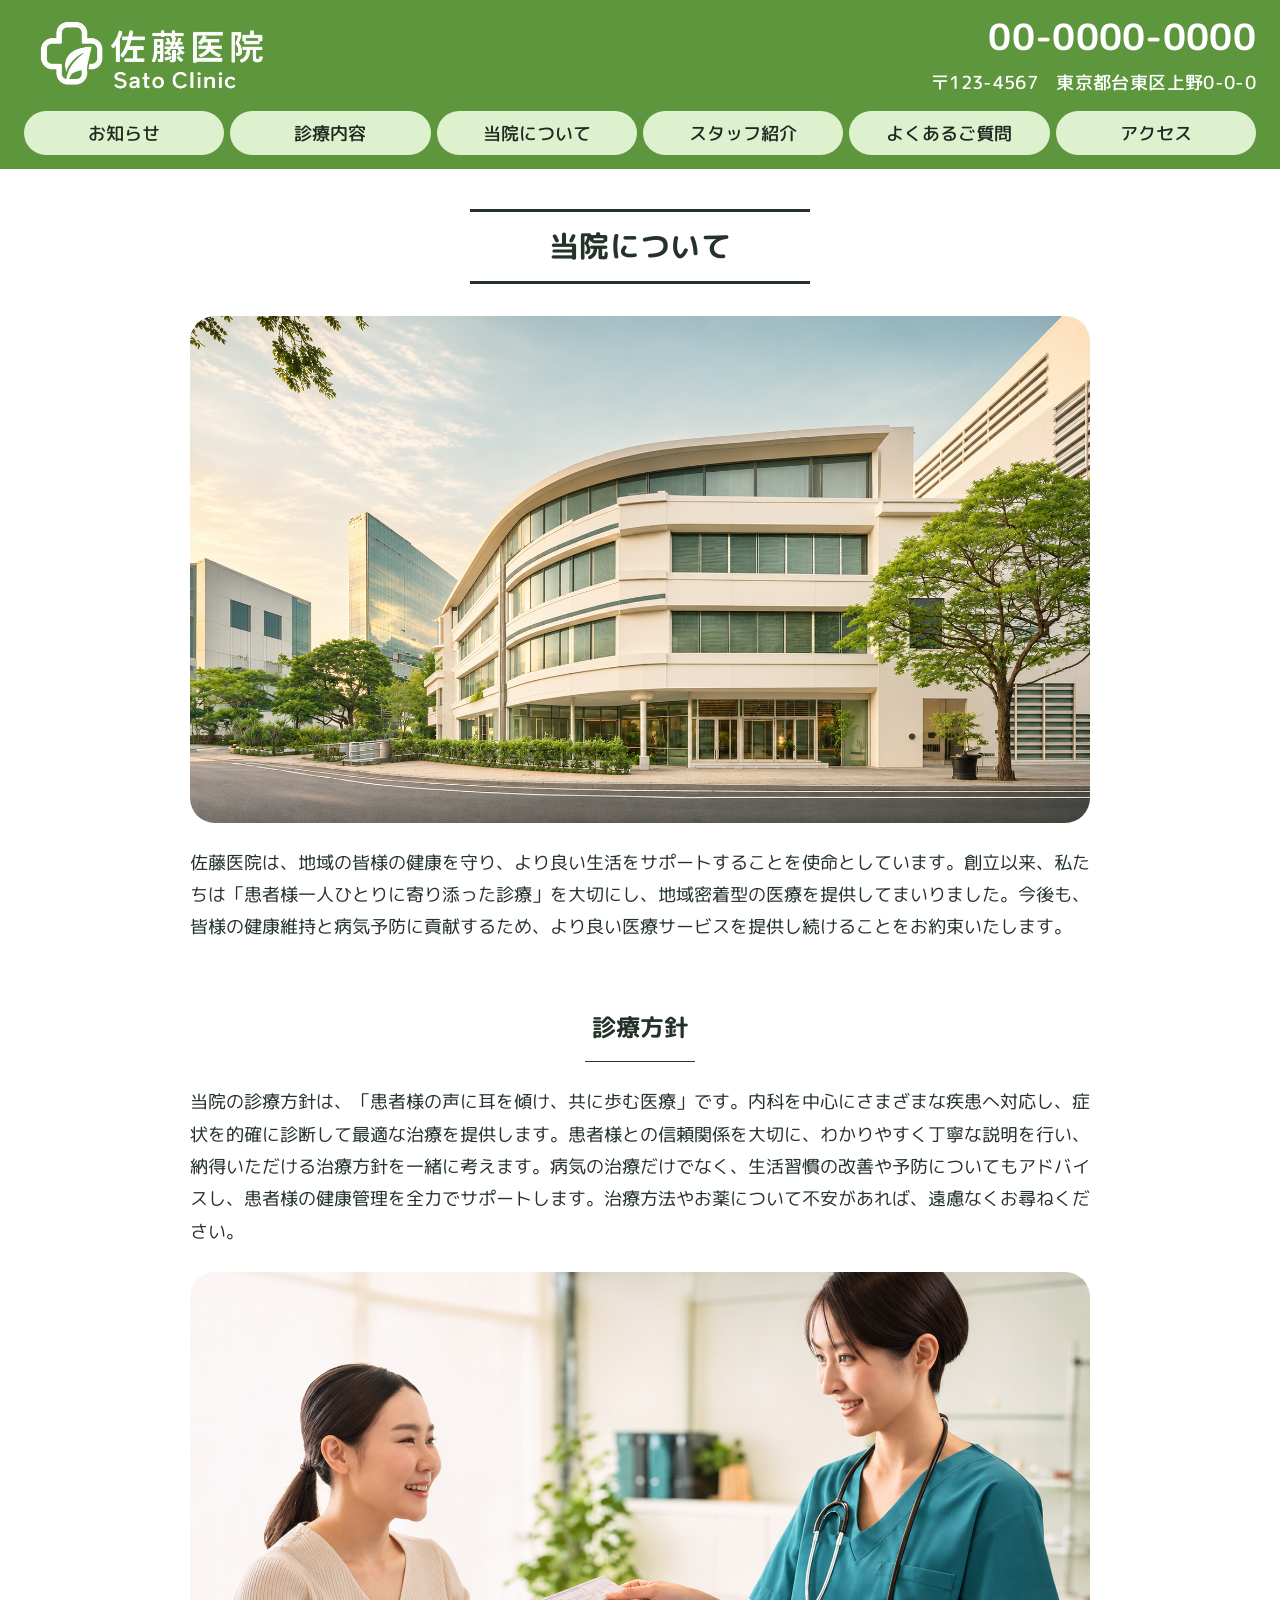
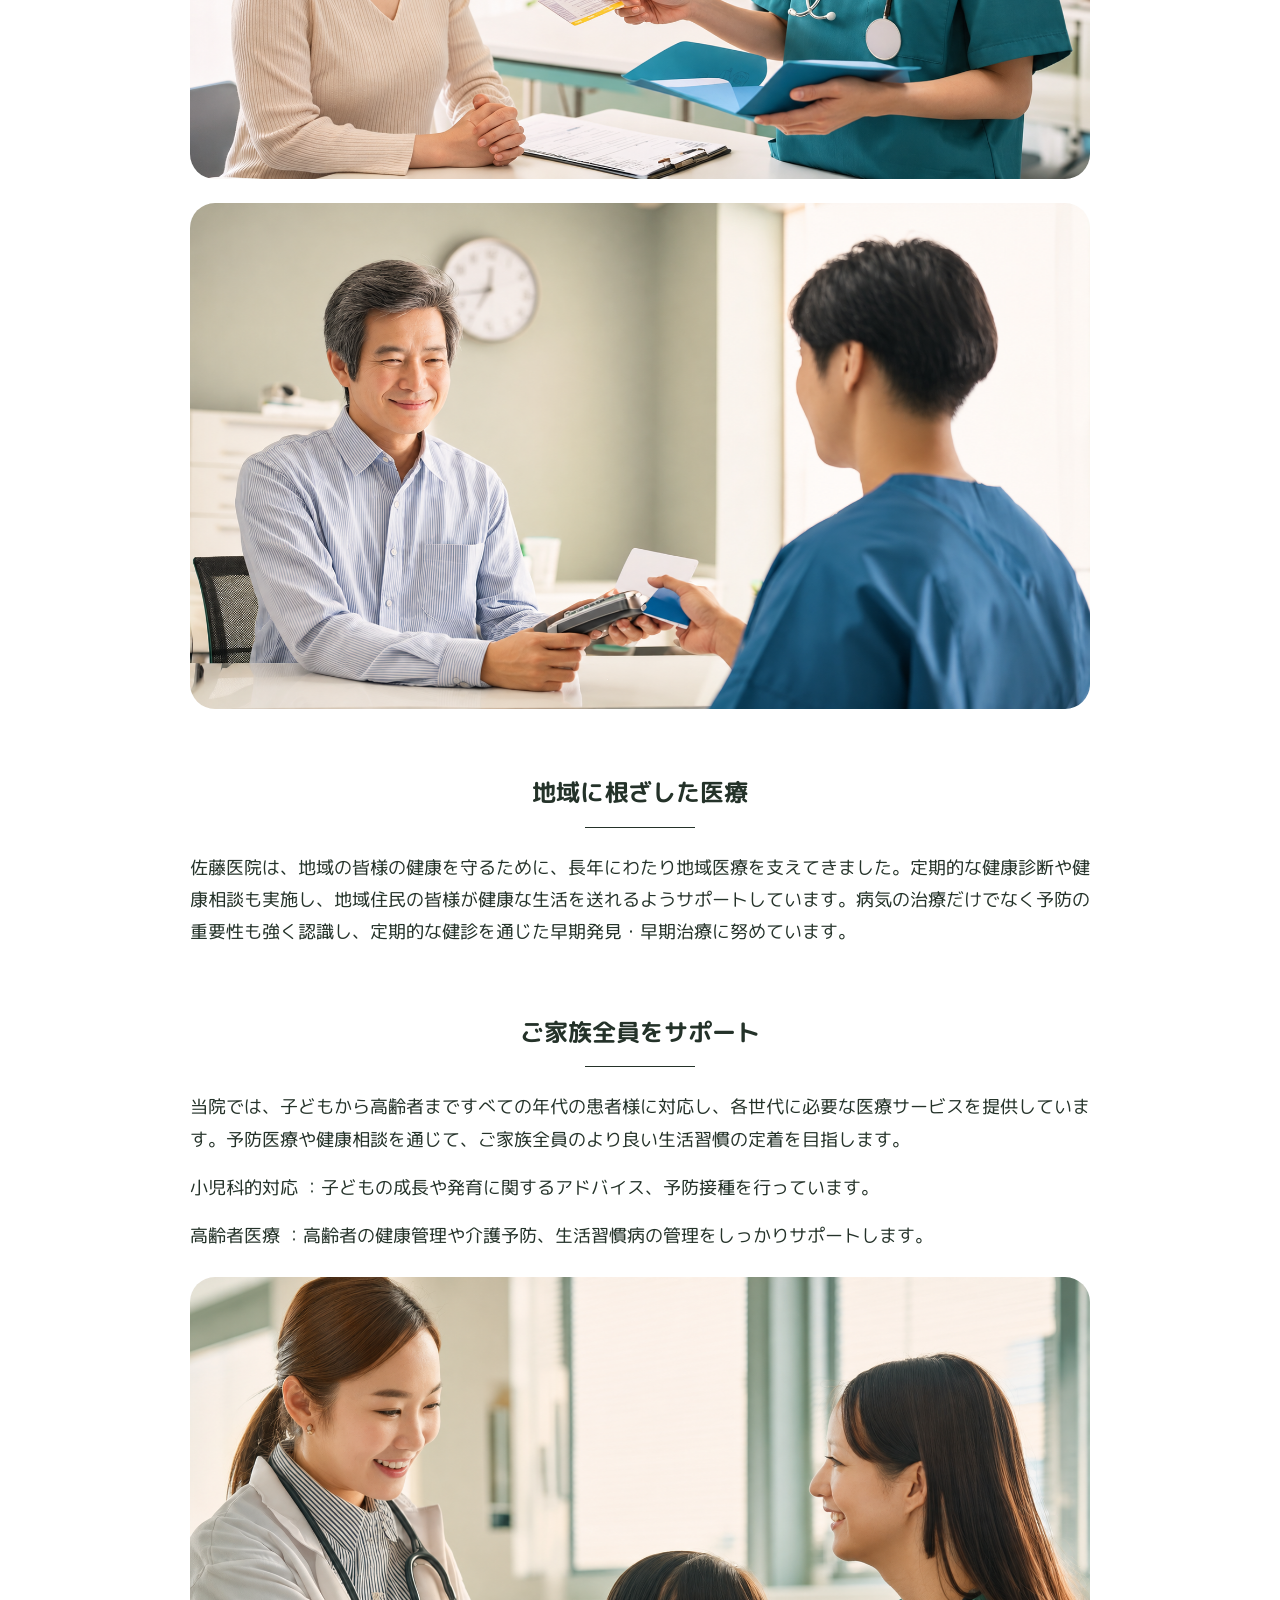
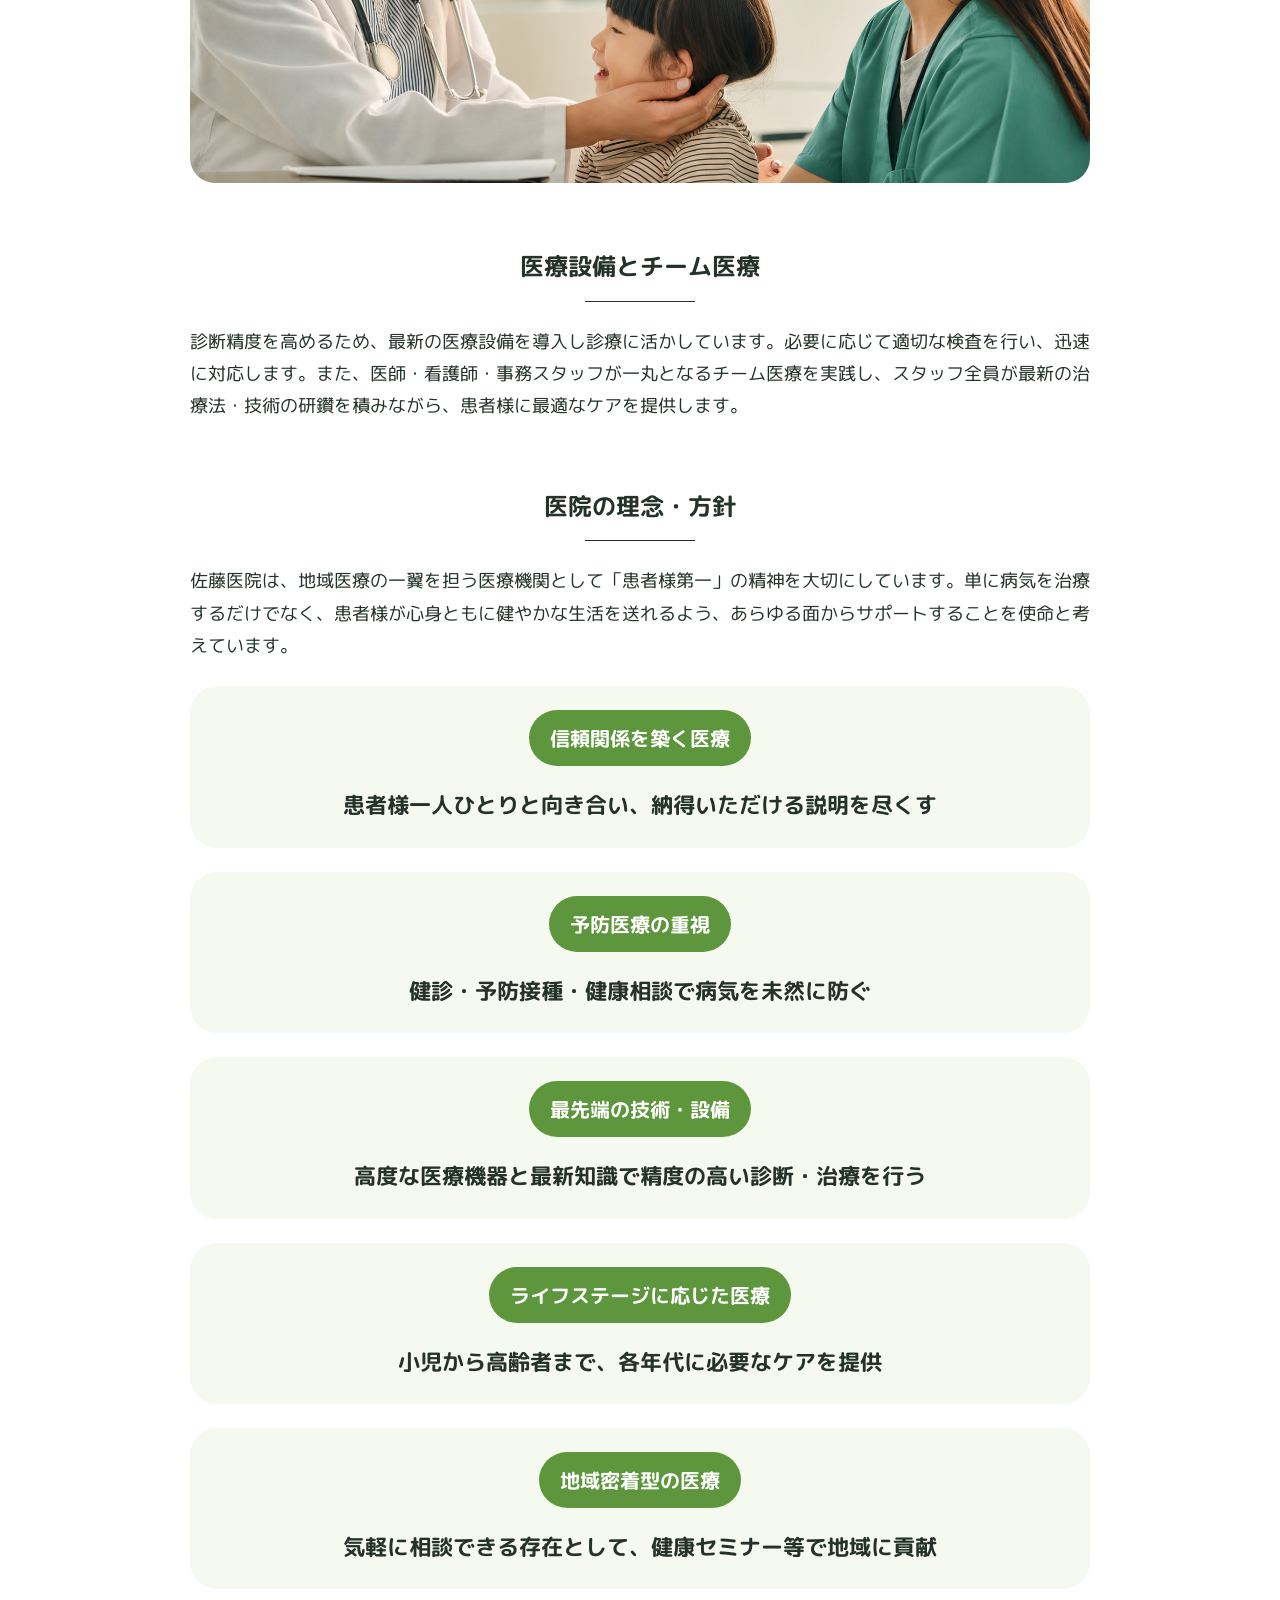
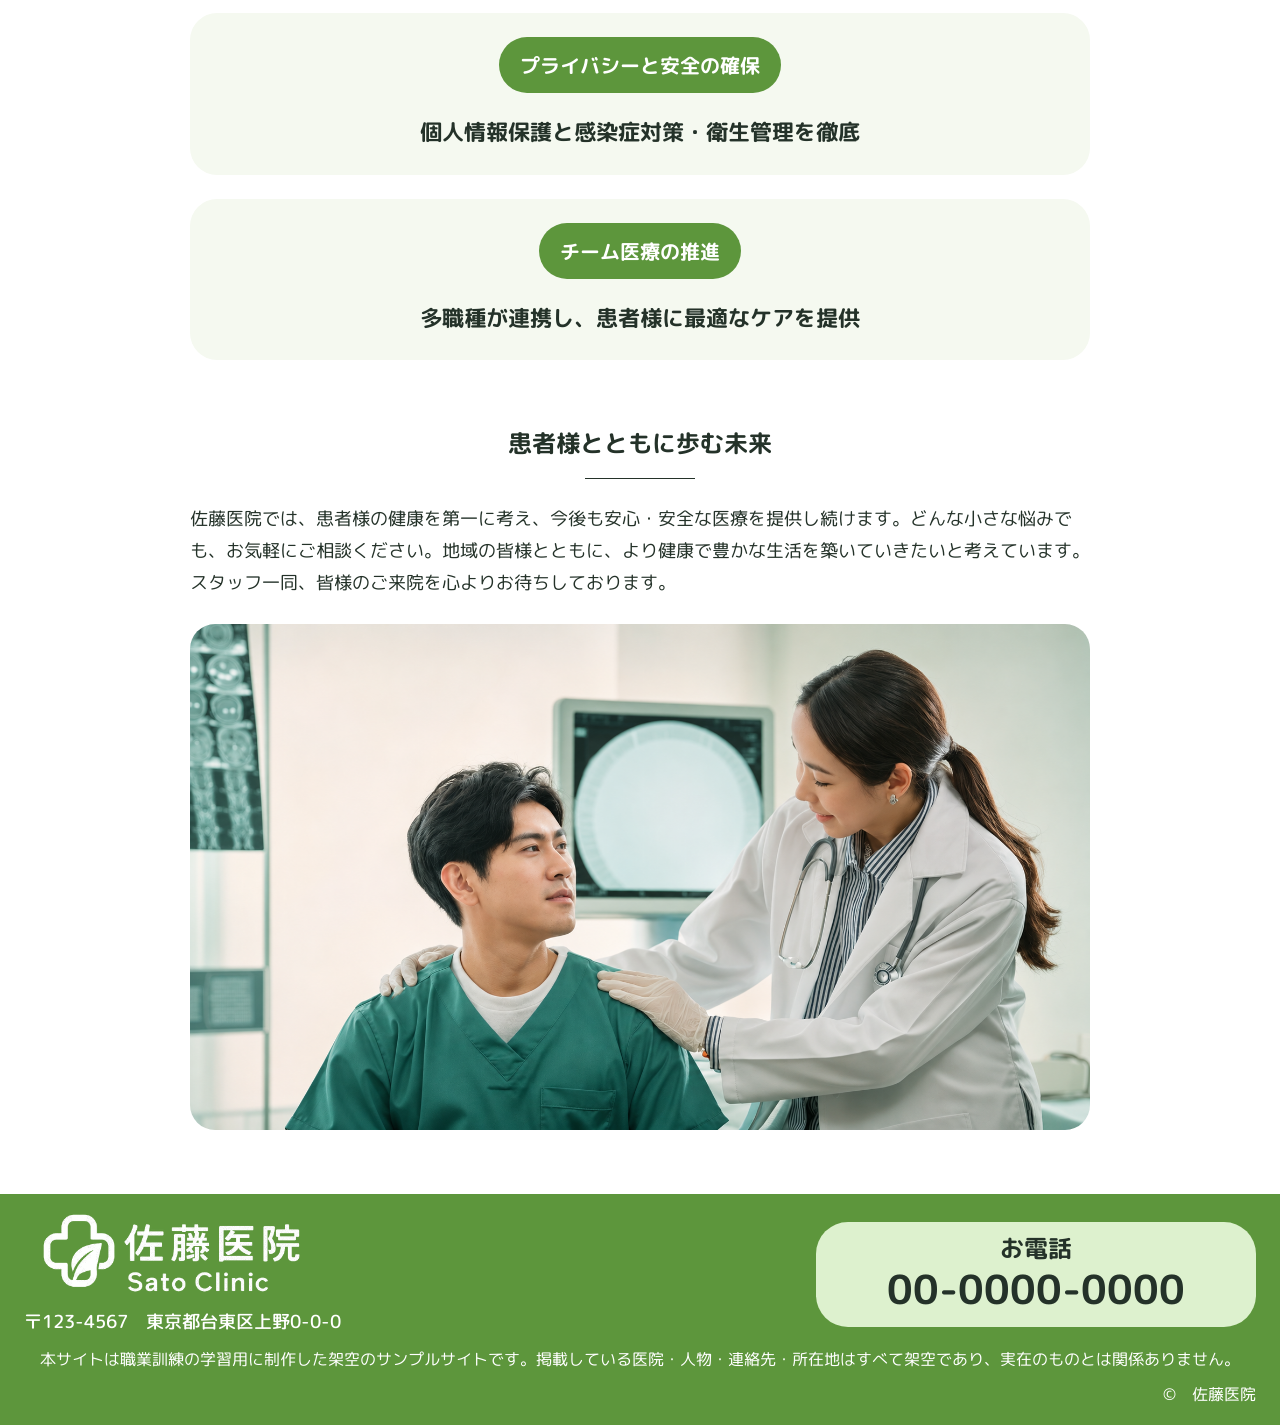
==== about.html @ 6d0575d9 "スマホ版、ヘッダーの見え方を修正。" ====
<!doctype html>
<html lang="ja">
  <head>
    <meta name="robots" content="noindex, nofollow">
    <meta charset="utf-8">
    <meta name="viewport" content="width=device-width, initial-scale=1">
    <title>当院について | 佐藤医院</title>
    <meta name="description" content="佐藤医院のご案内。地域に根ざした医療をお届けします。">
    <link rel="preconnect" href="https://fonts.googleapis.com">
    <link rel="preconnect" href="https://fonts.gstatic.com" crossorigin>
    <link
      href="https://fonts.googleapis.com/css2?family=M+PLUS+Rounded+1c:wght@400;500;700&display=swap"
      rel="stylesheet"
    >
    <link rel="stylesheet" href="./css/style.css">
    <!-- 変更: PC用レイアウトを共通装飾の後に読み込み、将来の画面幅別指定を追加しやすくする。 -->
    <link rel="stylesheet" href="./css/desktop.css">
  </head>
  <body>
    <div class="site-frame">
      <header class="site-header">
        <!-- 変更: ロゴと連絡先ブロックは常に横並び。電話番号と住所はブロック内で上下に配置する。 -->
        <div class="header-info">
          <a href="index.html" aria-label="佐藤医院 トップページ"><img src="./assets/logo.png" alt="" class="header-logo" alt="佐藤医院 Sato Clinic"></a>
          <!-- 変更: 連絡先を一塊に保ち、スマホでは電話番号・郵便番号・住所を3行にして高さを整える。 -->
          <div class="header-contact">
            <div class="header-phone">00-0000-0000</div>
            <!-- 変更: 郵便番号と住所を分け、スマホだけ改行する。PCでは従来の全角スペースで横に並べる。 -->
            <!-- 変更: スマホではこの2行の左端をそろえ、上の電話番号は右揃えを維持する。 -->
            <div class="header-address"><span class="header-postal">〒123-4567</span><span class="header-address-separator">　</span><span class="header-street">東京都台東区上野0-0-0</span></div>
          </div>
        </div>
        <!-- 変更: ナビは共通CSSで横一列の6列に配置し、スマートフォンでは読みやすい2列に切り替える。 -->
        <nav class="site-nav" aria-label="メインナビゲーション">
          <a href="news.html">お知らせ</a>
          <a href="services.html">診療内容</a>
          <a href="about.html">当院について</a>
          <a href="staff.html">スタッフ紹介</a>
          <a href="faq.html">よくあるご質問</a>
          <a href="index.html#access">アクセス</a>
        </nav>
      </header>
      <main class="page-main about-main">
        <h1 class="sr-only">佐藤医院 当院について</h1>
        <h2 class="block title-rule about-title" >当院について</h2>
        <img
          class="block cover-image about-exterior"
          src="./assets/clinic-exterior.png"
          alt="佐藤医院の外観"
        >
        </img>
        <div class="block copy about-intro" >
          <p>佐藤医院は、地域の皆様の健康を守り、より良い生活をサポートすることを使命としています。創立以来、私たちは「患者様一人ひとりに寄り添った診療」を大切にし、地域密着型の医療を提供してまいりました。今後も、皆様の健康維持と病気予防に貢献するため、より良い医療サービスを提供し続けることをお約束いたします。</p>
        </div>
        <h3 class="block sub-title about-policy-title" >診療方針</h3>
        <div class="block copy about-policy-copy" >
          <p>当院の診療方針は、「患者様の声に耳を傾け、共に歩む医療」です。内科を中心にさまざまな疾患へ対応し、症状を的確に診断して最適な治療を提供します。患者様との信頼関係を大切に、わかりやすく丁寧な説明を行い、納得いただける治療方針を一緒に考えます。病気の治療だけでなく、生活習慣の改善や予防についてもアドバイスし、患者様の健康管理を全力でサポートします。治療方法やお薬について不安があれば、遠慮なくお尋ねください。</p>
        </div>
        <img
          class="block cover-image about-consultation-photo"
          src="./assets/family-consultation.png"
          alt="患者様に寄り添うスタッフ"
        >
        </img>
        <img
          class="block cover-image about-examination-photo"
          src="./assets/consultation.png"
          alt="診察風景"
        >
        </img>
        <h3 class="block sub-title about-community-title" >地域に根ざした医療</h3>
        <div class="block copy about-community-copy" >
          <p>佐藤医院は、地域の皆様の健康を守るために、長年にわたり地域医療を支えてきました。定期的な健康診断や健康相談も実施し、地域住民の皆様が健康な生活を送れるようサポートしています。病気の治療だけでなく予防の重要性も強く認識し、定期的な健診を通じた早期発見・早期治療に努めています。</p>
        </div>
        <h3 class="block sub-title about-family-title" >ご家族全員をサポート</h3>
        <div class="block copy about-family-copy" >
          <p>当院では、子どもから高齢者まですべての年代の患者様に対応し、各世代に必要な医療サービスを提供しています。予防医療や健康相談を通じて、ご家族全員のより良い生活習慣の定着を目指します。</p>
          <p>小児科的対応 ：子どもの成長や発育に関するアドバイス、予防接種を行っています。</p>
          <p>高齢者医療 ：高齢者の健康管理や介護予防、生活習慣病の管理をしっかりサポートします。</p>
        </div>
        <img
          class="block cover-image about-family-photo"
          src="./assets/family-care.png"
          alt="親子の診察風景"
        >
        </img>
        <h3 class="block sub-title about-equipment-title" >医療設備とチーム医療</h3>
        <div class="block copy about-equipment-copy" >
          <p>診断精度を高めるため、最新の医療設備を導入し診療に活かしています。必要に応じて適切な検査を行い、迅速に対応します。また、医師・看護師・事務スタッフが一丸となるチーム医療を実践し、スタッフ全員が最新の治療法・技術の研鑽を積みながら、患者様に最適なケアを提供します。</p>
        </div>
        <h3 class="block sub-title about-philosophy-title" >医院の理念・方針</h3>
        <div class="block copy about-philosophy-copy" >
          <p>佐藤医院は、地域医療の一翼を担う医療機関として「患者様第一」の精神を大切にしています。単に病気を治療するだけでなく、患者様が心身ともに健やかな生活を送れるよう、あらゆる面からサポートすることを使命と考えています。</p>
        </div>
        <article class="block about-policy about-policy-1" >
          <strong>信頼関係を築く医療</strong>
          <p>患者様一人ひとりと向き合い、納得いただける説明を尽くす</p>
        </article>
        <article class="block about-policy about-policy-2" >
          <strong>予防医療の重視</strong>
          <p>健診・予防接種・健康相談で病気を未然に防ぐ</p>
        </article>
        <article class="block about-policy about-policy-3" >
          <strong>最先端の技術・設備</strong>
          <p>高度な医療機器と最新知識で精度の高い診断・治療を行う</p>
        </article>
        <article class="block about-policy about-policy-4" >
          <strong>ライフステージに応じた医療</strong>
          <p>小児から高齢者まで、各年代に必要なケアを提供</p>
        </article>
        <article class="block about-policy about-policy-5" >
          <strong>地域密着型の医療</strong>
          <p>気軽に相談できる存在として、健康セミナー等で地域に貢献</p>
        </article>
        <article class="block about-policy about-policy-6" >
          <strong>プライバシーと安全の確保</strong>
          <p>個人情報保護と感染症対策・衛生管理を徹底</p>
        </article>
        <article class="block about-policy about-policy-7" >
          <strong>チーム医療の推進</strong>
          <p>多職種が連携し、患者様に最適なケアを提供</p>
        </article>
        <h3 class="block sub-title about-future-title" >患者様とともに歩む未来</h3>
        <div class="block copy about-future-copy" >
          <p>佐藤医院では、患者様の健康を第一に考え、今後も安心・安全な医療を提供し続けます。どんな小さな悩みでも、お気軽にご相談ください。地域の皆様とともに、より健康で豊かな生活を築いていきたいと考えています。スタッフ一同、皆様のご来院を心よりお待ちしております。</p>
        </div>
        <img
          class="block cover-image about-team-photo"
          src="./assets/medical-team.png"
          alt="患者様とスタッフ"
        >
        </img>
      </main>
      <footer class="site-footer">
        <!-- 変更: ロゴと住所を縦にまとめた一塊と電話番号を、全画面幅で横一列に配置する。 -->
        <div class="footer-contact">
          <div class="footer-identity">
            <a href="index.html"><img src="./assets/logo.png" class="footer-logo" alt="佐藤医院 Sato Clinic"></a>
            <div class="footer-address">〒123-4567　東京都台東区上野0-0-0</div>
          </div>
          <a class="footer-tel" href="tel:0000000000" aria-label="電話番号 00-0000-0000"><span>お電話</span><strong>00-0000-0000</strong></a>
        </div>
        <p class="training-disclaimer">本サイトは職業訓練の学習用に制作した架空のサンプルサイトです。掲載している医院・人物・連絡先・所在地はすべて架空であり、実在のものとは関係ありません。</p>
        <small class="copyright">©　佐藤医院</small>
      </footer>
    </div>
    <!-- 変更: 全ページ共通で、画面内に入った表示ブロックを一度だけフェードインさせる。 -->
    <script src="./js/scroll-reveal.js"></script>
  </body>
</html>
---- css/style.css ----
/* 変更: 共通の装飾・文字・部品のスタイル。PCの座標と固定寸法はdesktop.cssに分離。
   スマートフォン版は両CSSの後にメディアクエリを追加し、通常のカスケードで上書きする。 */
/* Typography: Figma uses M PLUS Rounded 1c (Regular 400 / Medium 500)
   and a separate family, Rounded Mplus 1c Bold, for bold text.
   The local face takes precedence when the EXACT Figma font is installed.
   Google Fonts M PLUS Rounded 1c 700 remains the portable fallback.
   Font files are not distributed with this project. */
@font-face {
  font-family: "Figma Rounded Mplus Bold";
  src: local("Rounded Mplus 1c Bold"),
       local("Rounded M+ 1c bold"),
       local("RoundedMplus1c-Bold");
  font-style: normal;
  font-weight: 700;
  font-display: swap;
}

/* 変更: PC基準幅を集約。スマートフォン版ではdesktop.cssの最小幅制限も解除する。 */
:root {
  --desktop-width: 1440px;
  --content-width: 900px;
  --font-body: "M PLUS Rounded 1c", "Hiragino Maru Gothic ProN", "Yu Gothic", Meiryo, sans-serif;
  --font-bold: "Figma Rounded Mplus Bold", "M PLUS Rounded 1c", "Hiragino Maru Gothic ProN", "Yu Gothic", Meiryo, sans-serif;
}

strong, b {
  font-family: var(--font-bold);
  font-weight: 700
}

:root {
  --green: #5d963c;
  --light: #ddf1ce;
  --soft: #f5f9f0;
  --ink: #243229;
  --sub: #2b3a2f;
  --cream: #fff6dc
}

* {
  box-sizing: border-box
}

html {
  scroll-behavior: smooth
}

body {
  margin: 0;
  background: #fff;
  color: var(--ink);
  font-family: var(--font-body);
  font-weight: 400;
  font-synthesis: none;
  -webkit-font-smoothing: antialiased;
}

a {
  text-decoration: none;
  color: inherit
}

a:focus-visible {
  outline: 4px solid #d0aa43;
  outline-offset: 3px
}

.site-frame {
  margin: 0 auto;
  background: white;
  width: 100%;
  max-width: var(--desktop-width);
}

.site-header {
  /* 変更: 全ページ共通でスクロール中もヘッダーを画面上部に表示する。
     stickyで本文の配置を保ち、z-indexで本文より手前に表示する。 */
  position: sticky;
  top: 0;
  z-index: 100;
  background: var(--green);
  color: white;
}

/* 変更: ロゴと連絡先の2ブロックを常に横一列に保つ。
   画面幅が不足する場合はこの領域を横スクロールし、縦並びへの切り替えを防ぐ。 */
.header-info {
  display: flex;
  flex-wrap: nowrap;
  align-items: center;
  justify-content: space-between;
  gap: 16px;
  width: 100%;
  overflow-x: auto;
}

.header-info > * {
  flex-shrink: 0;
}

/* 変更: 電話番号と住所は一塊として上下に配置し、各テキストは改行しない。 */
.header-contact {
  display: flex;
  flex-direction: column;
  align-items: flex-end;
  /* 変更: 電話番号と住所の間隔を縮め、固定ヘッダーの高さを抑える。 */
  gap: 8px;
}

.header-contact > * {
  white-space: nowrap;
  overflow-wrap: normal;
}

.header-logo {
  display: block;
  object-fit: contain;
}

.header-phone {
  color: #fff;
  /* 変更: ロゴの縮小に合わせ、電話番号を読みやすい範囲で小さくする。 */
  font-size: 36px;
  font-weight: 700;
  font-family: var(--font-bold);
  line-height: 1;
  letter-spacing: .3px;
}

.header-address {
  font-size: 18px;
  font-weight: 500;
  letter-spacing: .35px;
  white-space: nowrap;
}

.site-nav {
  display: flex;
  gap: 14px;
}

.site-nav a {
  background: var(--light);
  color: #1e2922;
  border-radius: 100px;
  display: flex;
  align-items: center;
  justify-content: center;
  font-size: 24px;
  font-weight: 500;
  white-space: nowrap;
  transition: filter .15s;
}

.site-nav a:hover,.more-link:hover {
  filter: brightness(.95)
}

.page-main {
  position: relative;
  background: #fff;
  overflow: hidden;
  width: 100%;
}

.block {
  box-sizing: border-box;
}

.title-rule {
  border-top: 3px solid var(--ink);
  border-bottom: 3px solid var(--ink);
  display: flex;
  justify-content: center;
  align-items: center;
  text-align: center;
  font-size: 32px;
  font-weight: 700;
  font-family: var(--font-bold);
  letter-spacing: .3px;
  margin: 0;
}

.copy {
  font-size: 18px;
  line-height: 1.5;
  margin: 0;
  color: var(--ink);
  font-weight: 400;
  overflow-wrap: anywhere
}

.copy p {
  margin: 0 0 11px
}

.copy p:last-child {
  margin-bottom: 0
}

.small-copy {
  font-size: 17px;
  line-height: 1.5;
  margin: 0
}

.sub-title {
  display: flex;
  align-items: center;
  justify-content: center;
  text-align: center;
  font-size: 24px;
  font-weight: 700;
  font-family: var(--font-bold);
  margin: 0;
}

.sub-title:after {
  position: absolute;
  content: '';
  height: 1px;
  background: var(--ink);
  width: 110px;
  bottom: 0;
  left: 50%;
  transform: translateX(-50%)
}

.cover-image {
  object-fit: cover;
  display: block;
  border-radius: 25px
}

.hero-image {
  object-fit: cover;
  display: block;
  border-radius: 26px
}

.panel {
  background: var(--light);
  border-radius: 30px
}

.panel-soft {
  background: var(--soft);
  border-radius: 30px
}

.icon-tile {
  height: 100px;
  width: 100px;
  background: var(--green);
  border-radius: 25px;
  display: flex;
  align-items: center;
  justify-content: center;
  flex: 0 0 100px
}

.icon-tile img {
  width: 100%;
  height: 100%;
  object-fit: contain
}

.more-link {
  width: 246px;
  height: 58px;
  border-radius: 55px;
  background: var(--cream);
  border: 1.5px solid #71816f;
  display: flex;
  align-items: center;
  justify-content: center;
  font-size: 24px;
  font-weight: 700;
  font-family: var(--font-bold)
}

.home-tile {
  padding: 55px 40px;
  display: flex;
  align-items: center;
  gap: 30px;
  color: var(--ink)
}

.home-tile h3 {
  margin: 0;
  font-size: 24px;
  font-weight: 700;
  font-family: var(--font-bold);
  line-height: 1.5
}

.news-row {
  display: flex;
  align-items: center;
  padding: 0 40px;
  font-size: 24px;
  font-weight: 700;
  font-family: var(--font-bold);
}

.news-row:nth-of-type(even) {
  background: var(--light)
}

/* 変更: タイトルを左、更新日を右へ配置し、タイトルは折り返し可能にする。 */
.news-row {
  justify-content: space-between;
  gap: 12px 24px;
}

.news-row-title {
  min-width: 0;
  overflow-wrap: anywhere;
}

/* 変更: 更新日はタイトルより小さく、読みやすい18pxと濃い文字色を使う。 */
.news-updated {
  color: var(--sub);
  font-family: var(--font-body);
  font-size: 18px;
  font-weight: 400;
  line-height: 1.6;
  overflow-wrap: anywhere;
}

.news-row > .news-updated {
  flex-shrink: 0;
}

.news-row:nth-of-type(odd) {
  background: var(--soft)
}

.notice-card {
  background: var(--light);
  border-radius: 30px;
  padding: 30px 40px
}

/* 変更: 記事詳細だけタイトルと更新日を左右に配置し、既存の区切り線・下余白を見出し枠へ移す。 */
.notice-heading {
  display: flex;
  align-items: center;
  justify-content: space-between;
  gap: 8px 24px;
  padding-bottom: 12px;
  border-bottom: 2px solid #314035;
}

.notice-heading > .news-updated {
  flex-shrink: 0;
  text-align: right;
}

.notice-card h3 {
  /* 変更: タイトルの区切り線を親へ移し、長いタイトルも枠内で折り返す。 */
  min-width: 0;
  overflow-wrap: anywhere;
  font-size: 24px;
  font-weight: 500;
  margin: 0;
  line-height: 1.45
}

/* 変更: スマートフォンの記事詳細は上下配置にし、日付とタイトルの重なりを防ぐ。 */
@media (max-width: 768px) {
  .notice-heading {
    flex-direction: column;
    align-items: flex-start;
  }

  .notice-heading > .news-updated {
    max-width: 100%;
    text-align: left;
  }
}

.notice-card p {
  font-size: 18px;
  line-height: 27px;
  margin: 18px 0 0
}

.service-card {
  border-radius: 30px;
  background: var(--light);
  padding: 42px 50px;
}

.service-card .service-head {
  display: flex;
  align-items: center;
  gap: 50px
}

.service-card h3 {
  font-size: 28px;
  font-weight: 700;
  font-family: var(--font-bold);
  margin: 0;
  line-height: 1.35
}

.service-card p {
  font-size: 18px;
  line-height: 27px;
  margin: 36px 0 0
}

.qa-group {
  background: var(--light);
  border-radius: 27px;
  display: flex;
  align-items: center;
  padding: 26px 35px;
  gap: 42px;
}

.qa-group h3 {
  font-size: 28px;
  font-weight: 700;
  font-family: var(--font-bold);
  margin: 0;
  line-height: 1.4
}

.qa-card {
  padding: 25px 39px;
  background: var(--soft);
  border-radius: 26px
}

.qa-card .q {
  font-size: 21px;
  line-height: 1.5;
  font-weight: 500;
  border-bottom: 1px solid #536353;
  margin: 0;
  padding-bottom: 13px;
  display: flex;
  gap: 24px
}

.qa-card .a {
  font-size: 18px;
  line-height: 1.5;
  margin: 12px 0 0;
  display: flex;
  gap: 24px
}

.qa-card .mark {
  font-size: 22px;
  font-weight: 700;
  font-family: var(--font-bold);
  min-width: 30px
}

.qa-card .qa-text {
  flex: 1
}

.about-policy {
  border-radius: 27px;
  background: var(--soft);
  text-align: center;
  display: flex;
  flex-direction: column;
  align-items: center;
  justify-content: flex-start;
  padding-top: 35px;
}

.about-policy strong {
  border-radius: 60px;
  background: var(--green);
  font-size: 21px;
  color: #fff;
  padding: 10px 21px;
  min-width: 228px
}

.about-policy p {
  font-size: 24px;
  line-height: 1.4;
  font-weight: 700;
  font-family: var(--font-bold);
  margin: 25px 20px 0
}

.staff-photo {
  object-fit: cover;
  border-radius: 26px;
  display: block
}

.staff-role {
  font-size: 22px;
  font-weight: 500;
  margin: 0;
  line-height: 1.45
}

.staff-name {
  font-size: 28px;
  font-weight: 700;
  font-family: var(--font-bold);
  margin: 0;
  line-height: 1.45
}

.staff-words {
  font-size: 21px;
  line-height: 1.55;
  margin: 0
}

.staff-meta {
  font-size: 17px;
  line-height: 1.7;
  margin: 0
}

.staff-meta h4 {
  font-size: 21px;
  font-weight: 700;
  font-family: var(--font-bold);
  margin: 0 0 6px
}

.hours-table {
  border-collapse: separate;
  border-spacing: 3px 4px;
  table-layout: fixed;
  font-size: 24px;
  color: #25352b;
}

.hours-table th,.hours-table td {
  text-align: center;
  vertical-align: middle;
  padding: 0;
  height: 73px;
  background: #f1f6ea;
  font-weight: 500
}

.hours-table thead th {
  height: 64px;
  background: var(--green);
  color: white
}

.hours-table th:first-child,.hours-table td:first-child {
  width: 310px;
  text-align: center
}

.hours-table td:nth-child(2n) {
  background: var(--light)
}

.hours-table td:first-child {
  background: #f1f6ea;
  white-space: nowrap
}

.hours-table th:first-child {
  border-top-left-radius: 26px
}

.hours-table th:last-child {
  border-top-right-radius: 26px
}

.hours-table tr:last-child td:first-child {
  border-bottom-left-radius: 26px
}

.hours-table tr:last-child td:last-child {
  border-bottom-right-radius: 26px
}

.hours-notes {
  font-size: 16px;
  line-height: 1.55;
  margin: 0;
  text-align: left
}

.hours-notes .break {
  display: block;
  height: 14px
}

.access-panel {
  background: var(--light);
  border-radius: 30px;
  padding: 25px 30px
}

.access-label {
  display: inline-flex;
  align-items: center;
  justify-content: center;
  border-radius: 100px;
  padding: 0 40px;
  height: 56px;
  background: var(--green);
  color: white;
  font-size: 24px;
  font-weight: 700;
  font-family: var(--font-bold);
  min-width: 172px
}

.access-intro {
  font-size: 24px;
  line-height: 1.55;
  margin: 30px 40px 0;
  font-weight: 500
}

.access-map {
  display: block;
  /* 変更：画像からiframeに置き換えても余分な枠線が付かず、親要素の幅に収まるようにする。
     既存の角丸・余白と、desktop.cssで指定する位置・サイズは引き継ぐ。 */
  border: 0;
  max-width: 100%;
  object-fit: cover;
  border-radius: 30px;
  margin: 30px auto 0;
}

.access-caption {
  font-size: 18px;
  line-height: 27px;
  margin: 26px 40px 0
}

.access-list {
  margin: 26px 50px 0;
  padding-left: 25px;
  font-size: 25px;
  line-height: 1.7;
  font-weight: 700;
  font-family: var(--font-bold)
}

.contact-body {
  display: flex;
  align-items: center;
  gap: 16px;
  margin-top: 45px
}

.contact-body img {
  width: 300px;
  height: 168px;
  object-fit: cover;
  border-radius: 23px
}

.contact-lines {
  font-size: 24px;
  font-weight: 700;
  font-family: var(--font-bold);
  line-height: 1.6;
  display: grid;
  gap: 16px 25px;
  align-items: center;
}

.contact-lines .field {
  border-bottom: 2px solid var(--ink);
  text-align: center;
  padding-bottom: 8px
}

.site-footer {
  position: relative;
  background: var(--green);
  color: white;
}

.footer-logo {
  object-fit: contain;
}

.footer-address {
  /* 変更: 住所を23→18px・行間1.5にし、ロゴ下の高さを抑える。 */
  font-size: 18px;
  line-height: 1.5;
  font-weight: 500;
  letter-spacing: .2px;
}

.footer-tel {
  border-radius: 32px;
  background: var(--light);
  color: var(--ink);
  display: flex;
  flex-direction: column;
  align-items: center;
  justify-content: center;
}

.footer-tel span {
  /* 変更: 電話ボタンの高さ縮小に合わせ、見出しを30→24pxにする。 */
  font-size: 24px;
  font-weight: 700;
  font-family: var(--font-bold);
  line-height: 1.2
}

.footer-tel strong {
  /* 変更: 電話番号を48→40pxにし、小さくしたボタンに収める。 */
  font-size: 40px;
  line-height: 1.3;
  font-weight: 700;
  font-family: var(--font-bold)
}

.copyright {
  font-size: 16px;
}

.sr-only {
  position: absolute;
  left: -10000px;
  width: 1px;
  height: 1px;
  overflow: hidden
}

.end-faq-note {
  font-size: 18px;
  line-height: 27px;
  margin: 16px 0 0 53px
}

.location-card .access-intro {
  margin: 0;
  font-size: 24px;
  line-height: 36px;
}

.location-card .access-intro p {
  margin: 0 0 20px
}

.location-card .access-map {
  margin: 0;
  object-fit: cover;
  object-position: top;
  border-radius: 30px;
}

.location-card .access-caption {
  margin: 0;
  font-size: 18px;
  line-height: 27px;
}

/* Notice identifying the training project as fictional; limited to the footer. */

.training-disclaimer {
  margin: 0;
  font-size: 16px;
  line-height: 1.55;
  font-weight: 400;
  color: #fff;
}

/* 変更: HTML内の装飾指定を名前付きクラスに移動。画像や文章は変更していない。 */
.home-hero-title {
  font-size: 44px;
  color: var(--green);
  margin: 0;
  font-weight: 700;
  font-family: var(--font-bold);
}

.home-director-role {
  text-align: center;
  font-size: 23px;
  font-weight: 700;
  font-family: var(--font-bold);
}

.home-director-name {
  text-align: center;
  font-size: 32px;
  font-weight: 700;
  font-family: var(--font-bold);
}

.home-staff-card-body {
  padding: 23px 25px;
}

.home-staff-card-image {
  border-radius: 25px;
  object-fit: cover;
  display: block;
}

.home-staff-card-role {
  text-align: center;
  font-size: 23px;
  font-weight: 500;
  margin: 18px 0 12px;
}

.home-staff-card-name {
  text-align: center;
  font-size: 29px;
  margin: 0;
}

.home-email {
  font-size: 21px;
}

/* 変更: 全6ページ共通。JSで監視を開始したブロックを下20pxから0.6秒で表示する。
   JS無効・IntersectionObserver非対応時はクラスが付かず、通常表示を維持する。 */
.page-main .scroll-reveal {
  opacity: 0;
  transform: translateY(20px);
  transition: opacity 0.6s ease, transform 0.6s ease;
}

.page-main .scroll-reveal.is-visible {
  opacity: 1;
  transform: none;
}

/* 変更: 動きを減らす設定ではスライド・フェードとスムーズスクロールを無効化する。 */
@media (prefers-reduced-motion: reduce) {
  html {
    scroll-behavior: auto;
  }

  .page-main .scroll-reveal {
    opacity: 1;
    transform: none;
    transition: none;
  }
}
---- css/desktop.css ----
/* 1440px以上は従来のPC用寸法・配置を維持。
   ファイル末尾のメディアクエリで固定配置を解除し、768px以下をスマートフォン用に調整する。 */

/* 変更: 共通部品からPC依存の寸法・座標だけを分離。装飾はstyle.cssで管理する。 */
body {
  min-width: var(--desktop-width);
}

.site-header {
  /* 変更: 高さ300pxの固定を解除し、内容と小さめの余白で薄いヘッダーにする。 */
  height: auto;
  display: flex;
  flex-direction: column;
  gap: 16px;
  padding: 16px 30px;
}

/* 変更: 外側に余白を集約し、ロゴと連絡先の横並び領域の上下余白をなくす。 */
.header-info {
  padding: 0;
}

.header-logo {
  /* 変更: 縦横比を保ってロゴを縮め、情報行の高さを132pxから90pxに抑える。 */
  width: 300px;
  height: 90px;
}

.site-nav {
  /* 変更: ナビを通常フローに戻し、情報行の直下に44pxの高さで配置する。 */
  position: static;
  height: 44px;
  /* 変更: 6ボタンを均等幅の横一列にし、ヘッダーの幅を使って配置する。 */
  display: grid;
  grid-template-columns: repeat(6, minmax(0, 1fr));
  width: 100%;
}

.site-nav a {
  flex: 1;
  min-width: 0;
  height: 44px;
  font-size: 20px;
  /* 変更: 狭い幅で文字が折り返しても、ボタン内の中央揃えを維持する。 */
  text-align: center;
}

.site-nav a:last-child {
  min-width: 0;
}

.block {
  position: absolute;
}

.title-rule {
  height: 70px;
  width: 300px;
}

.sub-title {
  height: 40px;
}

.news-row {
  height: 70px;
}

.service-card {
  height: 310px;
  width: var(--content-width);
}

.qa-group {
  height: 158px;
}

.about-policy {
  width: var(--content-width);
  height: 187px;
}

.hours-table {
  width: var(--content-width);
}

.access-map {
  width: 820px;
  height: 690px;
}

.contact-lines {
  grid-template-columns: 200px 300px;
}

.site-footer {
  /* 変更: 高さ360pxの固定を解除し、内容に追従させる。上下20px・段間12pxで薄くする。 */
  height: auto;
  display: flex;
  flex-direction: column;
  padding: 20px 50px;
  gap: 12px;
}

/* 変更: ロゴ・住所の一塊と電話番号は、折り返さない横並びにする。 */
.footer-contact {
  /* 変更: 絶対配置を通常フローへ戻し、注意書きと重ならず高さが縮むようにする。 */
  width: 100%;
  display: flex;
  flex-wrap: nowrap;
  align-items: center;
  justify-content: space-between;
  gap: 24px;
}

.footer-identity {
  display: flex;
  flex-direction: column;
  /* 変更: ロゴの基準幅443→340pxで連絡先ブロックの高さを抑える。 */
  flex: 0 1 340px;
  min-width: 0;
}

.footer-logo {
  display: block;
  width: 100%;
  height: auto;
}

.footer-address {
  /* 変更: ロゴ下の余白11→6pxに縮め、住所は縦配置を維持する。 */
  margin: 6px 0 0 14px;
  white-space: nowrap;
}

.footer-tel {
  /* 変更: 電話ボタンを幅480→380px・高さ141→104pxに縮める。 */
  flex: 0 0 380px;
  height: 104px;
  white-space: nowrap;
}

.copyright {
  /* 変更: コピーライトも通常フローに戻し、下部の固定余白をなくす。 */
  align-self: flex-end;
}

.location-card .access-label {
  position: absolute;
  left: 30px;
  top: 25px;
}

.location-card .access-intro {
  position: absolute;
  left: 80px;
  top: 104px;
}

.location-card .access-map {
  position: absolute;
  left: 40px;
  top: 315px;
  width: 820px;
  height: 450px;
}

.location-card .access-caption {
  position: absolute;
  left: 75px;
  top: 794px;
}

.training-disclaimer {
  /* 変更: 注意書きを連絡先の直下へ配置し、文字拡大時もフッターの高さを追従させる。 */
  width: 100%;
}

/* about: PCの座標を維持。HTMLのインライン指定を撤去し、CSSから上書き可能にした。 */
.about-main {
  height: 5206px;
}

.about-title {
  left: 570px;
  top: 57px;
  width: 300px;
  height: 70px;
}

.about-exterior {
  left: 270px;
  top: 164px;
  width: var(--content-width);
  height: 507px;
}

.about-intro {
  left: 270px;
  top: 701px;
  width: var(--content-width);
  height: 144px;
}

.about-policy-title {
  left: 270px;
  top: 897px;
  width: var(--content-width);
  height: 40px;
}

.about-policy-copy {
  left: 270px;
  top: 972px;
  width: var(--content-width);
  height: 175px;
}

.about-consultation-photo {
  left: 270px;
  top: 1166px;
  width: 440px;
  height: 248px;
}

.about-examination-photo {
  left: 730px;
  top: 1166px;
  width: 440px;
  height: 248px;
}

.about-community-title {
  left: 270px;
  top: 1475px;
  width: var(--content-width);
  height: 40px;
}

.about-community-copy {
  left: 280px;
  top: 1550px;
  width: var(--content-width);
  height: 112px;
}

.about-family-title {
  left: 270px;
  top: 1694px;
  width: var(--content-width);
  height: 40px;
}

.about-family-copy {
  left: 280px;
  top: 1769px;
  width: var(--content-width);
  height: 166px;
}

.about-family-photo {
  left: 330px;
  top: 1936px;
  width: 800px;
  height: 450px;
}

.about-equipment-title {
  left: 270px;
  top: 2447px;
  width: var(--content-width);
  height: 40px;
}

.about-equipment-copy {
  left: 280px;
  top: 2522px;
  width: var(--content-width);
  height: 110px;
}

.about-philosophy-title {
  left: 270px;
  top: 2693px;
  width: var(--content-width);
  height: 40px;
}

.about-philosophy-copy {
  left: 270px;
  top: 2768px;
  width: var(--content-width);
  height: 90px;
}

.about-policy-1 {
  left: 270px;
  top: 2891px;
  width: var(--content-width);
  height: 187px;
}

.about-policy-2 {
  left: 270px;
  top: 3108px;
  width: var(--content-width);
  height: 187px;
}

.about-policy-3 {
  left: 270px;
  top: 3325px;
  width: var(--content-width);
  height: 187px;
}

.about-policy-4 {
  left: 270px;
  top: 3542px;
  width: var(--content-width);
  height: 187px;
}

.about-policy-5 {
  left: 270px;
  top: 3759px;
  width: var(--content-width);
  height: 187px;
}

.about-policy-6 {
  left: 270px;
  top: 3976px;
  width: var(--content-width);
  height: 187px;
}

.about-policy-7 {
  left: 270px;
  top: 4193px;
  width: var(--content-width);
  height: 187px;
}

.about-future-title {
  left: 270px;
  top: 4441px;
  width: var(--content-width);
  height: 40px;
}

.about-future-copy {
  left: 270px;
  top: 4516px;
  width: var(--content-width);
  height: 112px;
}

.about-team-photo {
  left: 320px;
  top: 4656px;
  width: 800px;
  height: 450px;
}

/* faq: PCの座標を維持。HTMLのインライン指定を撤去し、CSSから上書き可能にした。 */
.faq-main {
  height: 3783px;
}

.faq-title {
  left: 570px;
  top: 57px;
  width: 300px;
  height: 70px;
}

.faq-intro {
  left: 378px;
  top: 165px;
  width: 800px;
  height: 65px;
}

.faq-consultation-heading {
  left: 395px;
  top: 298px;
  width: 650px;
  height: 158px;
}

.faq-consultation-1 {
  left: 270px;
  top: 496px;
  width: var(--content-width);
  height: 215px;
}

.faq-consultation-2 {
  left: 270px;
  top: 741px;
  width: var(--content-width);
  height: 188px;
}

.faq-consultation-3 {
  left: 270px;
  top: 959px;
  width: var(--content-width);
  height: 188px;
}

.faq-vaccination-heading {
  left: 395px;
  top: 1207px;
  width: 650px;
  height: 158px;
}

.faq-vaccination-1 {
  left: 270px;
  top: 1405px;
  width: var(--content-width);
  height: 188px;
}

.faq-vaccination-2 {
  left: 270px;
  top: 1623px;
  width: var(--content-width);
  height: 215px;
}

.faq-vaccination-3 {
  left: 270px;
  top: 1868px;
  width: var(--content-width);
  height: 188px;
}

.faq-payments-heading {
  left: 395px;
  top: 2116px;
  width: 650px;
  height: 158px;
}

.faq-payments-1 {
  left: 270px;
  top: 2314px;
  width: var(--content-width);
  height: 188px;
}

.faq-payments-2 {
  left: 270px;
  top: 2532px;
  width: var(--content-width);
  height: 188px;
}

.faq-other-heading {
  left: 395px;
  top: 2780px;
  width: 650px;
  height: 158px;
}

.faq-other-1 {
  left: 270px;
  top: 2978px;
  width: var(--content-width);
  height: 188px;
}

.faq-other-2 {
  left: 270px;
  top: 3196px;
  width: var(--content-width);
  height: 215px;
}

.faq-other-3 {
  left: 270px;
  top: 3441px;
  width: var(--content-width);
  height: 242px;
}

/* 変更: トップページのセクション間に40pxずつ余白を追加。
   各セクション内の配置を保つため、後続のtopには追加分を累積する。
   8か所の余白追加（合計320px）に合わせ、mainの高さも拡張する。 */
.home-main {
  height: 9538px;
}

.home-hero {
  left: 60px;
  top: 60px;
  width: 1320px;
  height: 756px;
}

.home-hero-image {
  width: 1320px;
  height: 756px;
}

.home-hero-title {
  position: absolute;
  left: 70px;
  top: 65px;
}

.home-hours-title {
  left: 570px;
  top: 907px;
  width: 300px;
  height: 70px;
}

.home-hours-table {
  left: 270px;
  top: 1020px;
  width: var(--content-width);
  height: 226px;
}

.home-hours-notes {
  left: 440px;
  top: 1262px;
  width: 700px;
  height: 130px;
}

.home-news-title {
  left: 570px;
  top: 1499px;
  width: 300px;
  height: 70px;
}

.home-news-1 {
  left: 266px;
  top: 1612px;
  width: var(--content-width);
  height: 70px;
}

.home-news-2 {
  left: 266px;
  top: 1692px;
  width: var(--content-width);
  height: 70px;
}

.home-news-3 {
  left: 266px;
  top: 1772px;
  width: var(--content-width);
  height: 70px;
}

.home-news-4 {
  left: 266px;
  top: 1852px;
  width: var(--content-width);
  height: 70px;
}

.home-news-5 {
  left: 266px;
  top: 1932px;
  width: var(--content-width);
  height: 70px;
}

.home-news-more {
  left: 920px;
  top: 2042px;
  width: 246px;
  height: 58px;
}

/* 変更: カードをまとめる枠自体は表示せず、1440px以上の既存の2列配置と
   スマートフォンの1列表示をそのまま保つ。 */
.home-services-cards,
.home-staff-cards {
  display: contents;
}

.home-services-title {
  left: 570px;
  top: 2231px;
  width: 300px;
  height: 70px;
}

.home-services-intro {
  left: 320px;
  top: 2339px;
  width: 820px;
  height: 65px;
}

.home-service-1 {
  left: 271px;
  top: 2428px;
  width: 435px;
  height: 239px;
}

.home-service-2 {
  left: 726px;
  top: 2428px;
  width: 435px;
  height: 239px;
}

.home-service-3 {
  left: 271px;
  top: 2687px;
  width: 435px;
  height: 239px;
}

.home-service-4 {
  left: 726px;
  top: 2687px;
  width: 435px;
  height: 239px;
}

.home-services-more {
  left: 915px;
  top: 2976px;
  width: 246px;
  height: 58px;
}

.home-about-title {
  left: 570px;
  top: 3155px;
  width: 300px;
  height: 70px;
}

.home-exterior {
  left: 296px;
  top: 3268px;
  width: 848px;
  height: 477px;
}

.home-about-copy {
  left: 270px;
  top: 3783px;
  width: var(--content-width);
  height: 139px;
}

.home-about-more {
  left: 924px;
  top: 3970px;
  width: 246px;
  height: 58px;
}

.home-greeting-title {
  left: 570px;
  top: 4159px;
  width: 300px;
  height: 70px;
}

.home-director-photo {
  left: 268px;
  top: 4272px;
  width: 435px;
  height: 574px;
}

.home-director-caption {
  left: 268px;
  top: 4857px;
  width: 435px;
  height: 95px;
}

.home-greeting-copy {
  left: 753px;
  top: 4278px;
  width: 430px;
  height: 615px;
}

.home-staff-title {
  left: 570px;
  top: 5051px;
  width: 300px;
  height: 70px;
}

.home-staff-intro {
  left: 266px;
  top: 5153px;
  width: var(--content-width);
  height: 78px;
}

.home-doctor-card {
  left: 269px;
  top: 5275px;
  width: 435px;
  height: 418px;
}

.home-staff-card-image {
  width: 385px;
  height: 248px;
}

.home-nurse-card {
  left: 734px;
  top: 5275px;
  width: 435px;
  height: 418px;
}

.home-lab-card {
  left: 269px;
  top: 5724px;
  width: 435px;
  height: 418px;
}

.home-admin-card {
  left: 734px;
  top: 5724px;
  width: 435px;
  height: 418px;
}

.home-staff-more {
  left: 925px;
  top: 6192px;
  width: 246px;
  height: 58px;
}

.home-faq-title {
  left: 570px;
  top: 6381px;
  width: 300px;
  height: 70px;
}

/* 変更: まとめる要素自体は枠を作らず、既存のPC配置とスマートフォンの縦並びを保つ。 */
.home-faq-categories {
  display: contents;
}

.home-faq-consultation {
  left: 270px;
  top: 6494px;
  width: 435px;
  height: 239px;
}

.home-faq-vaccination {
  left: 735px;
  top: 6494px;
  width: 435px;
  height: 239px;
}

.home-faq-payments {
  left: 270px;
  top: 6763px;
  width: 435px;
  height: 239px;
}

.home-faq-other {
  left: 735px;
  top: 6763px;
  width: 435px;
  height: 239px;
}

.home-faq-more {
  left: 924px;
  top: 7052px;
  width: 246px;
  height: 58px;
}

.home-access-title {
  left: 570px;
  top: 7241px;
  width: 300px;
  height: 70px;
}

.home-location {
  left: 270px;
  top: 7354px;
  width: var(--content-width);
  height: 869px;
}

.home-subjects {
  left: 270px;
  top: 8253px;
  width: var(--content-width);
  height: 392px;
}

.home-contact {
  left: 270px;
  top: 8675px;
  width: var(--content-width);
  height: 355px;
}

.home-access-hours-table {
  left: 270px;
  top: 9090px;
  width: var(--content-width);
  height: 226px;
}

.home-access-hours-notes {
  left: 440px;
  top: 9332px;
  width: 700px;
  height: 130px;
}

/* staff: PCの座標を維持。HTMLのインライン指定を撤去し、CSSから上書き可能にした。 */
.staff-main {
  height: 3015px;
}

.staff-title {
  left: 570px;
  top: 57px;
  width: 300px;
  height: 70px;
}

.staff-intro {
  left: 268px;
  top: 155px;
  width: var(--content-width);
  height: 110px;
}

.staff-director-photo {
  left: 268px;
  top: 325px;
  width: var(--content-width);
  height: 507px;
}

.staff-director-name {
  left: 268px;
  top: 852px;
  width: 180px;
  height: 85px;
}

.staff-director-words {
  left: 520px;
  top: 858px;
  width: 660px;
  height: 90px;
}

.staff-director-career {
  left: 268px;
  top: 977px;
  width: var(--content-width);
  height: 50px;
}

.staff-director-specialty {
  left: 268px;
  top: 1025px;
  width: var(--content-width);
  height: 60px;
}

.staff-nurse-name {
  left: 268px;
  top: 1165px;
  width: var(--content-width);
  height: 55px;
}

.staff-nurse-photo {
  left: 268px;
  top: 1239px;
  width: 420px;
  height: 454px;
}

.staff-nurse-words {
  left: 708px;
  top: 1276px;
  width: 435px;
  height: 145px;
}

.staff-nurse-career {
  left: 708px;
  top: 1466px;
  width: 435px;
  height: 83px;
}

.staff-nurse-specialty {
  left: 708px;
  top: 1570px;
  width: 445px;
  height: 100px;
}

.staff-lab-name {
  left: 268px;
  top: 1776px;
  width: var(--content-width);
  height: 55px;
}

.staff-lab-photo {
  left: 268px;
  top: 1850px;
  width: 420px;
  height: 454px;
}

.staff-lab-words {
  left: 708px;
  top: 1887px;
  width: 435px;
  height: 145px;
}

.staff-lab-career {
  left: 708px;
  top: 2077px;
  width: 435px;
  height: 83px;
}

.staff-lab-specialty {
  left: 708px;
  top: 2181px;
  width: 445px;
  height: 100px;
}

.staff-admin-name {
  left: 268px;
  top: 2387px;
  width: var(--content-width);
  height: 55px;
}

.staff-admin-photo {
  left: 268px;
  top: 2461px;
  width: 420px;
  height: 454px;
}

.staff-admin-words {
  left: 708px;
  top: 2498px;
  width: 435px;
  height: 145px;
}

.staff-admin-career {
  left: 708px;
  top: 2688px;
  width: 435px;
  height: 83px;
}

.staff-admin-specialty {
  left: 708px;
  top: 2792px;
  width: 445px;
  height: 100px;
}

/* 変更: お知らせは通常フローの縦並びへ移行。PCの先頭位置・カード寸法・間隔を維持。
   mainの固定高さは撤去し、記事の増減に合わせてフッターも移動する。
   変更: 更新日追加分に合わせて高さを可変にし、本文のはみ出しを防ぐ。 */
.news-main {
  display: flex;
  flex-direction: column;
  align-items: center;
  gap: 30px;
  padding: 57px 0 100px;
}

.news-title {
  flex-shrink: 0;
  margin-bottom: 7px;
}

.news-main > .notice-card {
  flex-shrink: 0;
  width: var(--content-width);
  /* 変更: 元の高さを下限にし、更新日と本文の量に応じて伸ばす。 */
  min-height: 203px;
  height: auto;
}

/* 変更: 診療内容も通常フローへ移行。個別カードのtopとmainの固定高さを撤去。
   2pxの左寄せは元のPC座標（left:268px）に合わせるための補正。
   スマートフォン版ではカードのheight、left、本文の固定高さを解除する。 */
.services-main {
  display: flex;
  flex-direction: column;
  align-items: center;
  padding: 57px 0 100px;
}

.services-title {
  flex-shrink: 0;
  margin-bottom: 28px;
}

.services-intro {
  flex-shrink: 0;
  width: var(--content-width);
  height: 70px;
  margin-bottom: 53px;
}

.services-main > .service-card {
  position: relative;
  left: -2px;
  flex-shrink: 0;
  margin-bottom: 20px;
}

.services-main > .service-card:last-child {
  margin-bottom: 0;
}

/* 固定幅PC版が収まらない画面では通常フローへ移行。
   高さは内容に追従させ、文字の拡大時にも次の要素と重ならないようにする。
   overflow-x:hiddenで隠さず、各要素そのものを利用可能幅に収める。 */
@media (max-width: 1439px) {
  body {
    min-width: 0;
    font-size: 18px;
    line-height: 1.8;
  }

  .site-frame {
    max-width: 100%;
  }

  .site-header, .site-footer {
    height: auto;
    padding: 28px 24px;
    display: flex;
    flex-direction: column;
    align-items: center;
    gap: 16px;
    text-align: center;
  }

  /* 変更: フッターの余白は維持し、固定ヘッダーだけ上下の余白を半分にする。 */
  .site-header {
    padding: 14px 24px;
    gap: 12px;
  }

  /* 変更: 1439px以下のフッターは上下余白28→16px・段間16→8pxに縮める。 */
  .site-footer {
    padding: 16px 24px;
    gap: 8px;
  }

  .site-nav,
  .footer-logo, .footer-address, .footer-tel, .training-disclaimer, .copyright {
    position: static;
    width: auto;
    height: auto;
    max-width: 100%;
  }

  /* 変更: 狭い画面でも連絡先を横並びに保ち、画面幅に応じて縮める。 */
  .footer-contact {
    position: static;
    width: 100%;
    gap: clamp(8px, 2vw, 24px);
    text-align: left;
  }

  .footer-identity {
    flex: 0 0 52%;
  }

  /* 変更: 狭い画面でもロゴと連絡先を横並びにし、サイズと余白を調整する。 */
  .header-info {
    padding: 0;
  }

  .header-contact {
    gap: 6px;
  }

  .header-logo {
    width: clamp(100px, 24vw, 260px);
    height: auto;
  }

  .footer-logo {
    width: 100%;
    /* 変更: 狭い画面のロゴ上限360→300pxで高さを抑える。 */
    max-width: 300px;
  }

  .header-phone {
    font-size: clamp(20px, 3vw, 36px);
    line-height: 1.3;
  }

  .header-address {
    font-size: clamp(12px, 1.5vw, 18px);
    line-height: 1.8;
  }

  .footer-address {
    /* 変更: 住所はロゴの下で改行せず、幅に合わせて文字を縮める。 */
    margin: 6px 0 0;
    font-size: clamp(8px, 1.8vw, 18px);
    letter-spacing: 0;
    line-height: 1.8;
    white-space: nowrap;
  }

  .site-nav {
    display: grid;
    /* 変更: PC・タブレットは6列を維持し、幅制限と間隔を調整して一行に収める。 */
    grid-template-columns: repeat(6, minmax(0, 1fr));
    width: 100%;
    max-width: 100%;
    /* 変更: ナビの行間と上余白を縮め、固定領域を小さくする。 */
    gap: 6px;
    margin-top: 0;
  }

  .site-nav a, .site-nav a:last-child {
    min-width: 0;
    width: 100%;
    height: auto;
    min-height: 44px;
    padding: 6px 4px;
    font-size: 18px;
    line-height: 1.5;
    white-space: normal;
    overflow-wrap: anywhere;
  }

  .page-main {
    display: flex;
    flex-direction: column;
    align-items: stretch;
    gap: 24px;
    width: 100%;
    max-width: 964px;
    height: auto;
    margin: 0 auto;
    padding: 40px 32px 64px;
    overflow: visible;
  }

  .page-main > .block,
  /* 変更: 新しい枠の中でも、各カードに既存の画面幅に合わせた配置を適用する。 */
  .home-services-cards > .block,
  .home-staff-cards > .block,
  /* 変更: ボタンをまとめた後も、狭い画面用の位置・幅・高さの調整を各ボタンに適用する。 */
  .home-faq-categories > .block,
  .page-main > .title-rule,
  .news-main > .notice-card,
  .services-main > .services-intro,
  .services-main > .service-card {
    position: relative;
    inset: auto;
    width: 100%;
    height: auto;
    min-width: 0;
    margin: 0;
  }

  .page-main > .title-rule {
    align-self: center;
    width: min(100%, 340px);
    min-height: 64px;
    padding: 12px 8px;
    font-size: 30px;
    line-height: 1.5;
    margin: 32px 0 8px;
  }

  .page-main > .title-rule:first-of-type {
    margin-top: 0;
  }

  /* 変更: トップページのみ見出し上の余白を32pxから56pxへ拡張。
     最初の「診療時間」にも適用し、ヒーローとの区切りを明確にする。
     セクション内の要素間隔は既存のgapを維持する。 */
  .home-main > .title-rule,
  .home-main > .title-rule:first-of-type {
    margin-top: 56px;
  }

  .page-main > .sub-title {
    padding: 16px 0;
    margin-top: 24px;
    font-size: 24px;
    line-height: 1.6;
  }

  .copy, .small-copy, .notice-card p, .service-card p,
  .staff-words, .staff-meta, .hours-notes, .access-caption,
  .location-card .access-caption, .end-faq-note {
    font-size: 18px;
    line-height: 1.8;
    overflow-wrap: anywhere;
  }

  .copy p {
    margin-bottom: 16px;
  }

  .page-main img {
    max-width: 100%;
    height: auto;
  }

  .home-hero-image, .home-staff-card-image {
    width: 100%;
  }

  .home-hero-title {
    position: static;
    font-size: 32px;
    line-height: 1.6;
    margin-top: 16px;
    text-align: center;
  }

  .home-tile, .qa-group {
    padding: 24px;
    gap: 24px;
    min-height: 120px;
  }

  .home-tile h3, .qa-group h3, .service-card h3 {
    font-size: 24px;
    line-height: 1.6;
    min-width: 0;
    overflow-wrap: anywhere;
  }

  .news-row {
    min-height: 64px;
    padding: 18px 24px;
    font-size: 21px;
    line-height: 1.6;
  }

  .page-main > .more-link {
    align-self: center;
    width: min(100%, 270px);
    min-height: 56px;
    padding: 10px 16px;
    font-size: 22px;
    line-height: 1.5;
  }

  .notice-card, .service-card, .qa-card, .access-panel {
    padding: 28px;
    border-radius: 24px;
  }

  .notice-card h3 {
    font-size: 24px;
    line-height: 1.6;
  }

  .service-card .service-head {
    gap: 24px;
  }

  .service-card p {
    margin-top: 24px;
  }

  .qa-group {
    margin-top: 24px;
  }

  .qa-card .q, .qa-card .a {
    gap: 12px;
    font-size: 18px;
    line-height: 1.8;
  }

  .qa-card .q {
    font-size: 20px;
  }

  .qa-card .qa-text {
    min-width: 0;
    overflow-wrap: anywhere;
  }

  .end-faq-note {
    margin: 20px 0 0;
  }

  .about-policy {
    padding: 24px 16px;
  }

  .about-policy strong {
    min-width: 0;
    max-width: 100%;
    font-size: 20px;
  }

  .about-policy p {
    margin: 20px 0 0;
    font-size: 22px;
    line-height: 1.7;
  }

  .staff-role {
    font-size: 20px;
  }

  .staff-name {
    font-size: 28px;
  }

  .page-main > .staff-nurse-name,
  .page-main > .staff-lab-name,
  .page-main > .staff-admin-name {
    border-top: 1px solid var(--light);
    padding-top: 32px;
    margin-top: 24px;
  }

  .staff-nurse-name strong, .staff-lab-name strong, .staff-admin-name strong {
    display: inline-block;
  }

  .staff-meta p {
    margin: 0;
  }

  .page-main > .home-director-photo {
    align-self: center;
    max-width: 435px;
  }

  .page-main > .staff-nurse-photo,
  .page-main > .staff-lab-photo,
  .page-main > .staff-admin-photo {
    align-self: center;
    max-width: 420px;
  }

  .home-staff-card-body {
    padding: 24px;
    max-width: 480px;
    margin: auto;
  }

  /* テーブルの列構造・全データを維持。時間帯のみ自然に折り返す。 */
  .hours-table {
    border-spacing: 2px 4px;
    font-size: 21px;
  }

  .hours-table th:first-child, .hours-table td:first-child {
    width: 36%;
    padding: 8px 4px;
    white-space: normal;
    overflow-wrap: anywhere;
  }

  .hours-table th, .hours-table td {
    height: 72px;
  }

  .hours-table thead th {
    height: 56px;
  }

  .location-card .access-label, .location-card .access-intro,
  .location-card .access-map, .location-card .access-caption {
    position: static;
    width: 100%;
    height: auto;
    margin: 24px 0 0;
  }

  /* 変更：iframeは画像のように元画像の縦横比を持たないため、狭い画面では
     元のmap.png（921×775px）と同じ比率で高さを決め、従来の表示領域を維持する。 */
  .location-card iframe.access-map {
    aspect-ratio: 921 / 775;
  }

  .location-card .access-label {
    width: auto;
    margin-top: 0;
  }

  .access-label {
    max-width: 100%;
    min-width: 0;
    height: auto;
    min-height: 48px;
    padding: 8px 24px;
    font-size: 22px;
    line-height: 1.5;
  }

  .access-intro, .location-card .access-intro {
    font-size: 20px;
    line-height: 1.8;
  }

  .access-caption {
    margin: 24px 0 0;
  }

  .access-list {
    margin: 24px 0 0;
    padding-left: 1.4em;
    font-size: 21px;
    line-height: 1.8;
  }

  .contact-body {
    flex-direction: column;
    align-items: stretch;
    gap: 24px;
    margin-top: 24px;
  }

  .contact-body img {
    width: 100%;
  }

  .contact-lines {
    grid-template-columns: minmax(0, 1fr) minmax(0, 2fr);
    gap: 16px;
    font-size: 20px;
    overflow-wrap: anywhere;
  }

  .home-email {
    font-size: 18px;
  }

  .footer-tel {
    /* 変更: 電話番号をロゴ・住所の隣に収め、改行を防ぐ。 */
    flex: 0 1 440px;
    min-width: 0;
    /* 変更: ボタンの上下余白と最小高さを縮め、横並びの行を薄くする。 */
    padding: clamp(6px, 1vw, 12px) clamp(4px, 1vw, 12px);
    min-height: clamp(56px, 10vw, 88px);
  }

  .footer-tel span {
    font-size: clamp(12px, 2.5vw, 24px);
  }

  .footer-tel strong {
    font-size: clamp(14px, 3.7vw, 40px);
  }

  .training-disclaimer {
    /* 変更: 注意書きの上下余白をなくし、行間1.8→1.6で縦幅を抑える。 */
    margin: 0;
    font-size: 16px;
    line-height: 1.6;
    text-align: left;
  }

  [id] {
    scroll-margin-top: 24px;
  }
}

/* 変更: PCで縦並びになっていた幅でも、診療内容・スタッフをそれぞれ2列にする。
   768px以下には適用せず、既存のスマートフォン表示を維持する。 */
@media (min-width: 769px) and (max-width: 1439px) {
  .home-services-cards,
  .home-staff-cards {
    display: grid;
    grid-template-columns: repeat(2, minmax(0, 1fr));
    gap: 24px;
    align-items: stretch;
  }

  /* 変更: 高さは内容に合わせて伸ばし、同じ行は高い方にそろえて文字や画像の切れを防ぐ。 */
  .home-services-cards > .home-tile {
    min-height: 200px;
  }
}

/* 変更: 769〜1439pxでもFAQボタンを2列にする。1440px以上の既存の2列配置と、
   768px以下の1列表示は維持し、他のセクションには適用しない。 */
@media (min-width: 769px) and (max-width: 1439px) {
  .home-faq-categories {
    display: grid;
    grid-template-columns: repeat(2, minmax(0, 1fr));
    grid-auto-rows: 1fr;
    gap: 24px;
  }

  /* 変更: 固定位置とサイズを解除して均等な列幅に収め、高さは全ボタンでそろえる。
     長い見出しは既存の文字サイズのまま折り返せるようにする。 */
  .home-faq-categories > .home-tile {
    position: relative;
    inset: auto;
    width: 100%;
    height: auto;
    min-width: 0;
    min-height: 200px;
    margin: 0;
  }
}

/* スマートフォン：375 / 390 / 430pxを含む768px以下。 */
@media (max-width: 768px) {
  .site-header, .site-footer {
    padding: 24px 16px;
    gap: 12px;
  }

  /* 変更: スマートフォンではヘッダーの上下余白と行間をさらに縮める。 */
  .site-header {
    padding: 10px 16px;
    gap: 8px;
  }

  /* 変更: スマホだけロゴと連絡先の間に12〜20pxの余白を取り、窮屈さを減らす。 */
  .header-info {
    gap: clamp(12px, 3vw, 20px);
  }

  /* 変更: ロゴは幅200px（高さ約60px）を基準にし、3行の連絡先と高さをそろえる。
     狭い画面ではロゴ側だけ縮め、連絡先との重なりを防ぐ。 */
  .header-info > a {
    flex: 0 1 200px;
    /* 変更: ロゴが基準幅より小さくなれるようにし、連絡先との重なりを防ぐ。 */
    min-width: 0;
  }

  .header-info .header-logo {
    /* 変更: 画像の縦横比を保ち、リンクの幅に合わせてロゴだけ表示サイズを調整する。 */
    width: 100%;
    height: auto;
  }

  /* 変更: 連絡先の各段を同じ幅にそろえ、電話番号と郵便番号の間を2pxから6pxに広げる。
     文字サイズとロゴの基準幅は維持し、高さの厳密な一致より読みやすさを優先する。 */
  .header-contact {
    flex: 0 0 auto;
    align-items: stretch;
    gap: 6px;
  }

  .header-phone {
    line-height: 1.1;
    /* 変更: 段の幅をそろえても、電話番号は右端にそろえる。 */
    text-align: right;
  }

  .header-address {
    /* 変更: 郵便番号と住所の左端をそろえ、行間を広げて読みやすくする。 */
    text-align: left;
    line-height: 1.5;
  }

  /* 変更: スマホだけ郵便番号を2行目、住所を3行目にし、情報ブロックの横幅を抑える。 */
  .header-postal,
  .header-street {
    display: block;
  }

  .header-address-separator {
    display: none;
  }

  /* 変更: スマートフォンのフッターは上下余白24→12px・段間12→8pxに縮める。 */
  .site-footer {
    padding: 12px 16px;
    gap: 8px;
  }

  /* 変更: フッターは上記の可変サイズを使い、スマートフォンも横並びを維持する。 */

  .site-nav {
    /* 変更: スマートフォンでは文字サイズを保ち、読みやすさのため2列に切り替える。 */
    grid-template-columns: repeat(2, minmax(0, 1fr));
    gap: 6px;
  }

  .site-nav a, .site-nav a:last-child {
    font-size: 18px;
    min-height: 44px;
  }

  .page-main {
    padding: 32px 16px 48px;
    gap: 20px;
  }

  .page-main > .title-rule {
    max-width: 300px;
    font-size: 26px;
    min-height: 60px;
  }

  .home-hero-title {
    font-size: 26px;
  }

  .home-tile, .qa-group {
    gap: 16px;
    padding: 20px 16px;
  }

  .icon-tile {
    width: 64px;
    height: 64px;
    flex-basis: 64px;
    border-radius: 18px;
  }

  .home-tile h3, .qa-group h3, .service-card h3 {
    font-size: 22px;
  }

  .notice-card, .service-card, .qa-card, .access-panel {
    padding: 24px 16px;
    border-radius: 20px;
  }

  .notice-card h3 {
    font-size: 22px;
  }

  .service-card .service-head {
    gap: 16px;
  }

  .news-row {
    padding: 16px;
    font-size: 20px;
    border-radius: 20px;
    /* 変更: スマートフォンは日付を次の行へ置き、タイトルとの重なりを防ぐ。 */
    flex-direction: column;
    align-items: flex-start;
    gap: 8px;
  }

  /* 変更: 文字拡大や狭い画面でも日付を枠内で折り返せるようにする。 */
  .news-row > .news-updated {
    max-width: 100%;
  }

  .hours-table {
    font-size: 16px;
    line-height: 1.7;
    border-spacing: 1px 3px;
  }

  .hours-table th:first-child, .hours-table td:first-child {
    padding: 10px 2px;
  }

  .hours-table th:first-child {
    border-top-left-radius: 16px;
  }

  .hours-table th:last-child {
    border-top-right-radius: 16px;
  }

  .hours-table tr:last-child td:first-child {
    border-bottom-left-radius: 16px;
  }

  .hours-table tr:last-child td:last-child {
    border-bottom-right-radius: 16px;
  }

  .contact-lines {
    grid-template-columns: minmax(0, 1fr);
    gap: 8px;
    font-size: 20px;
  }

  .contact-lines .field {
    margin-top: 12px;
    text-align: left;
  }

  .home-email {
    font-size: 18px;
  }
}
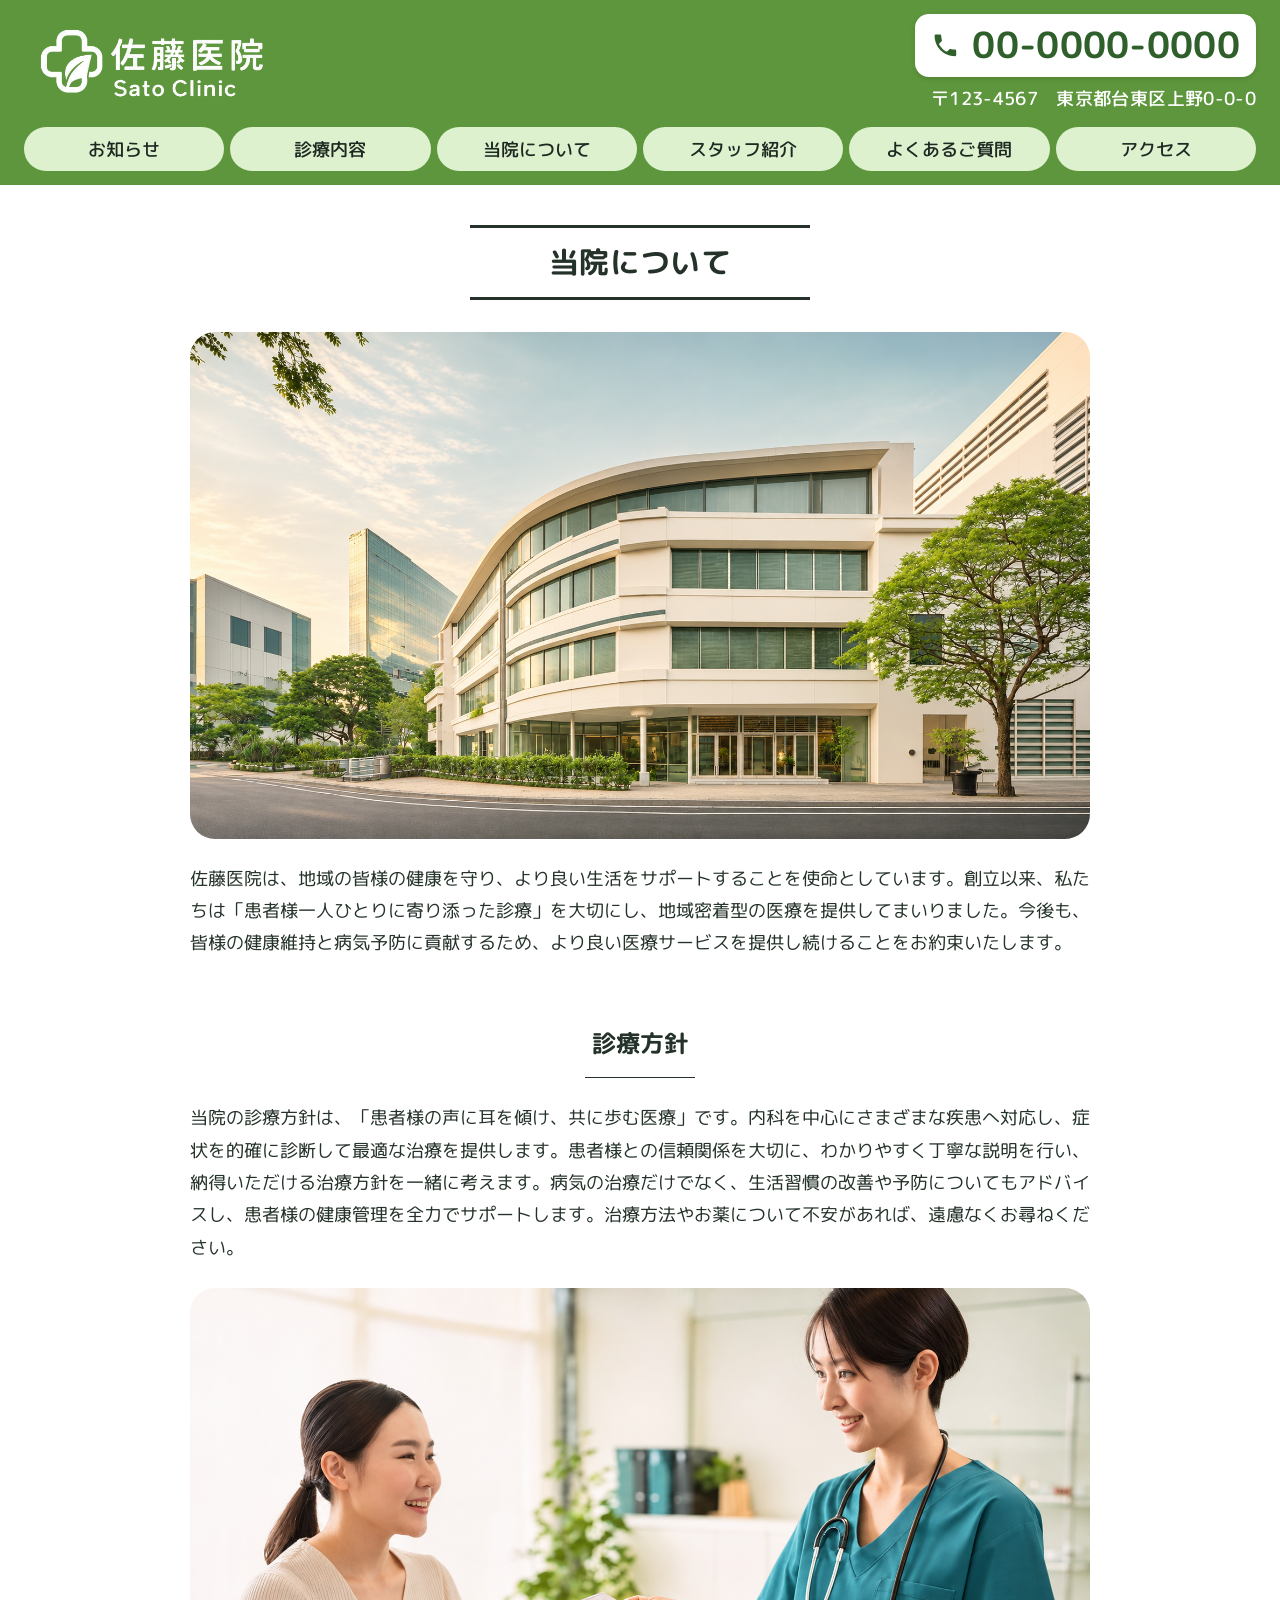
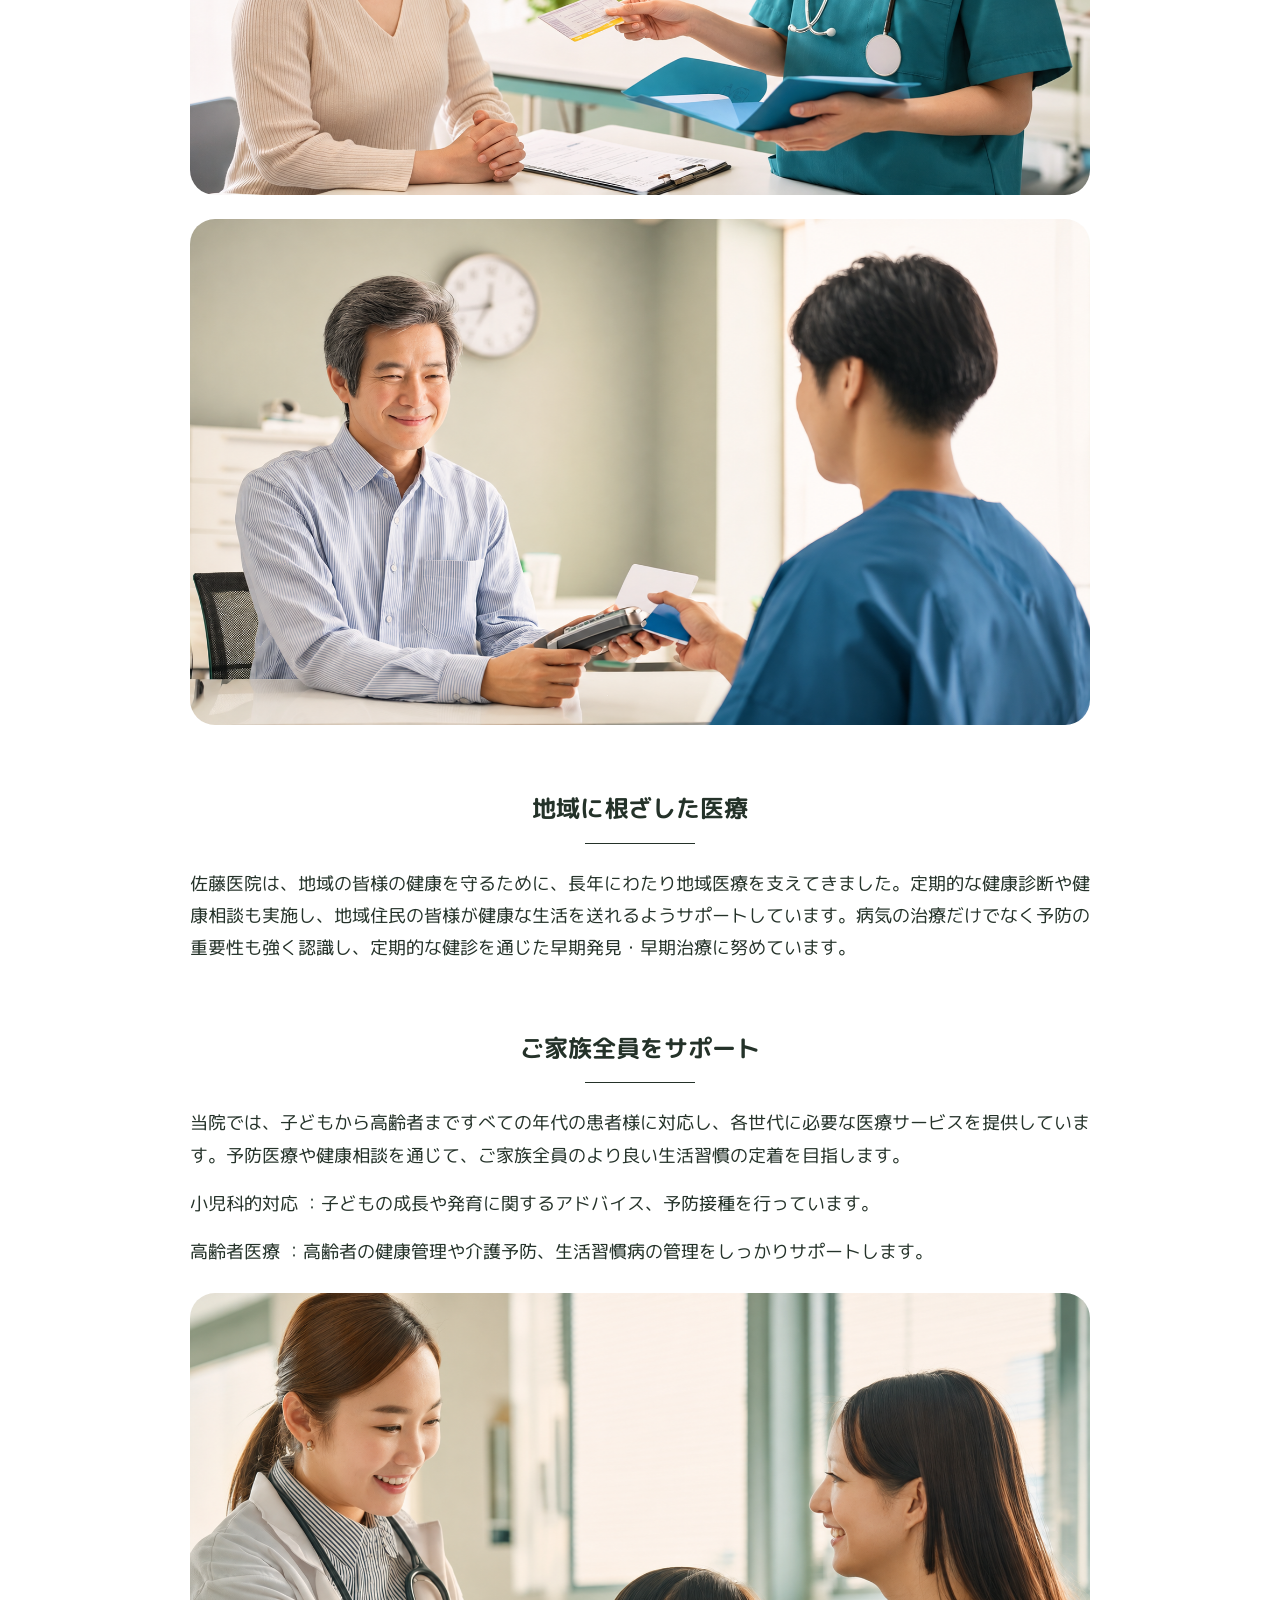
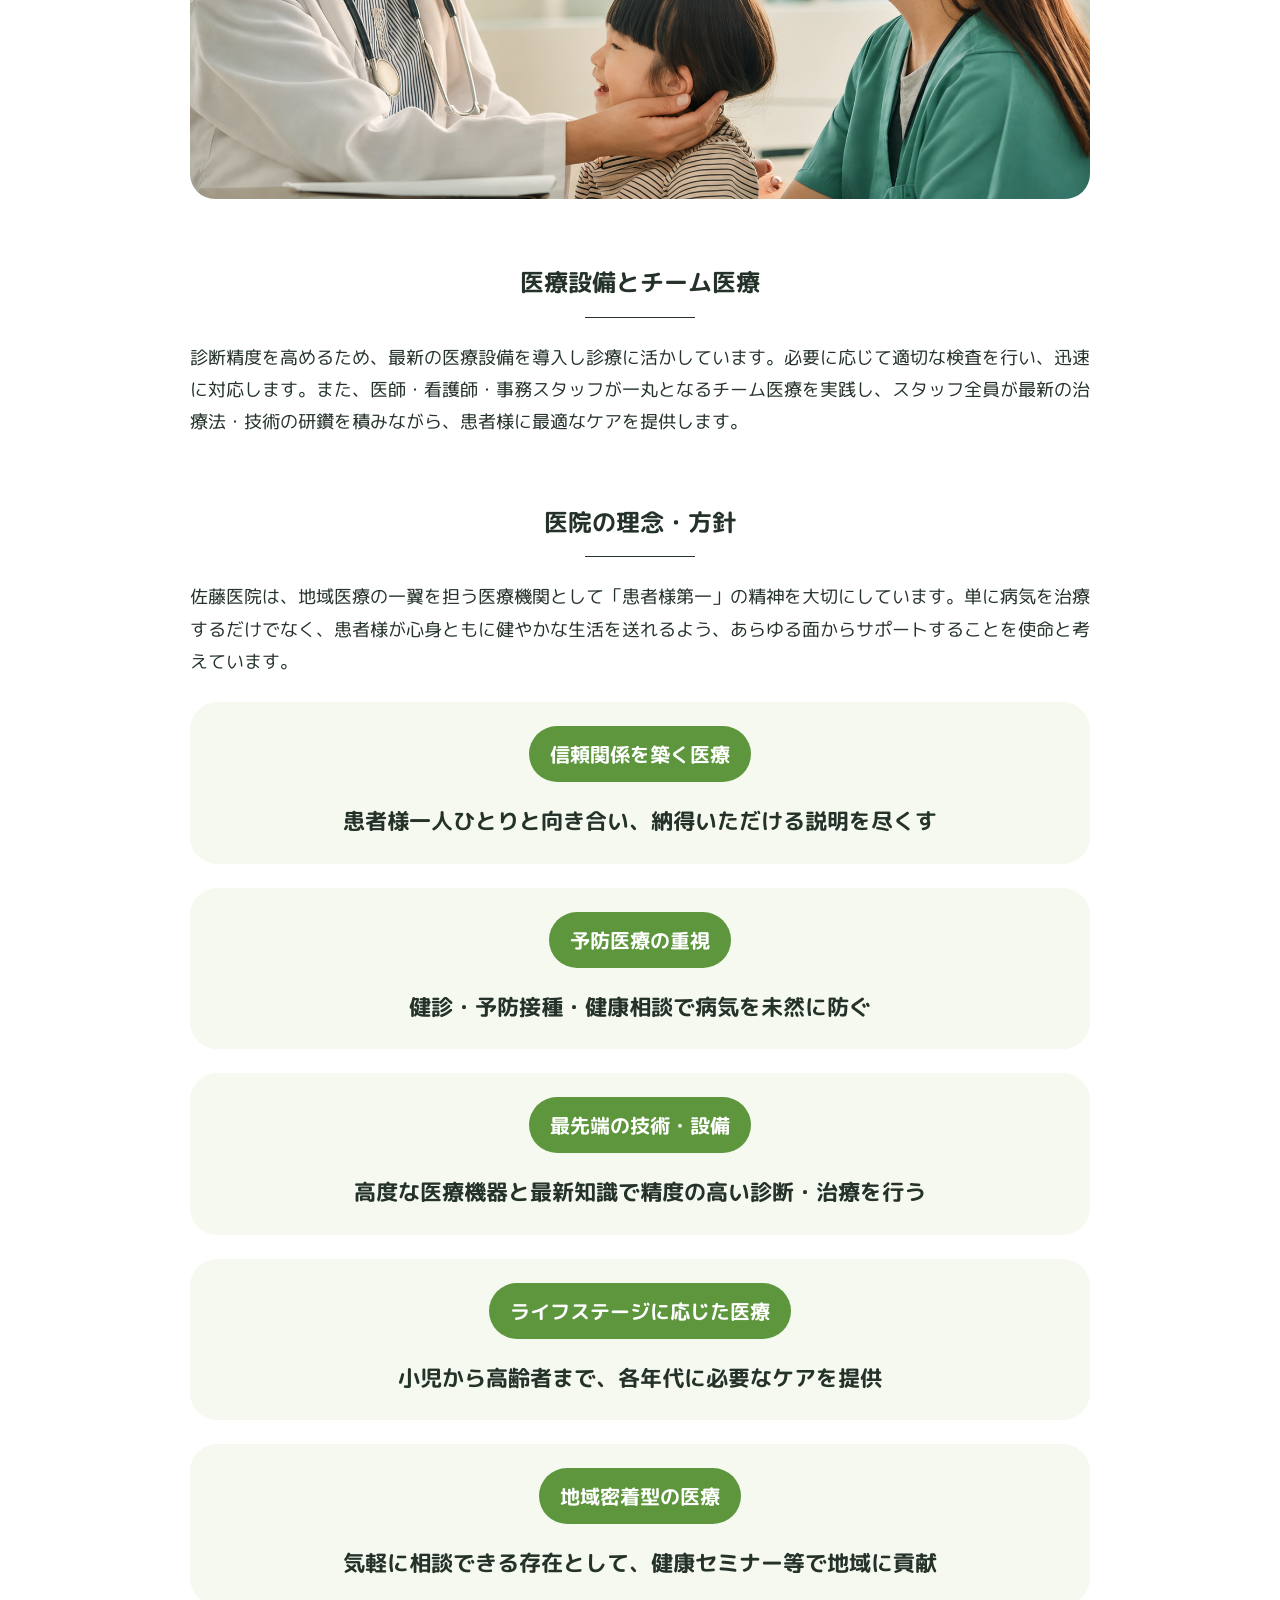
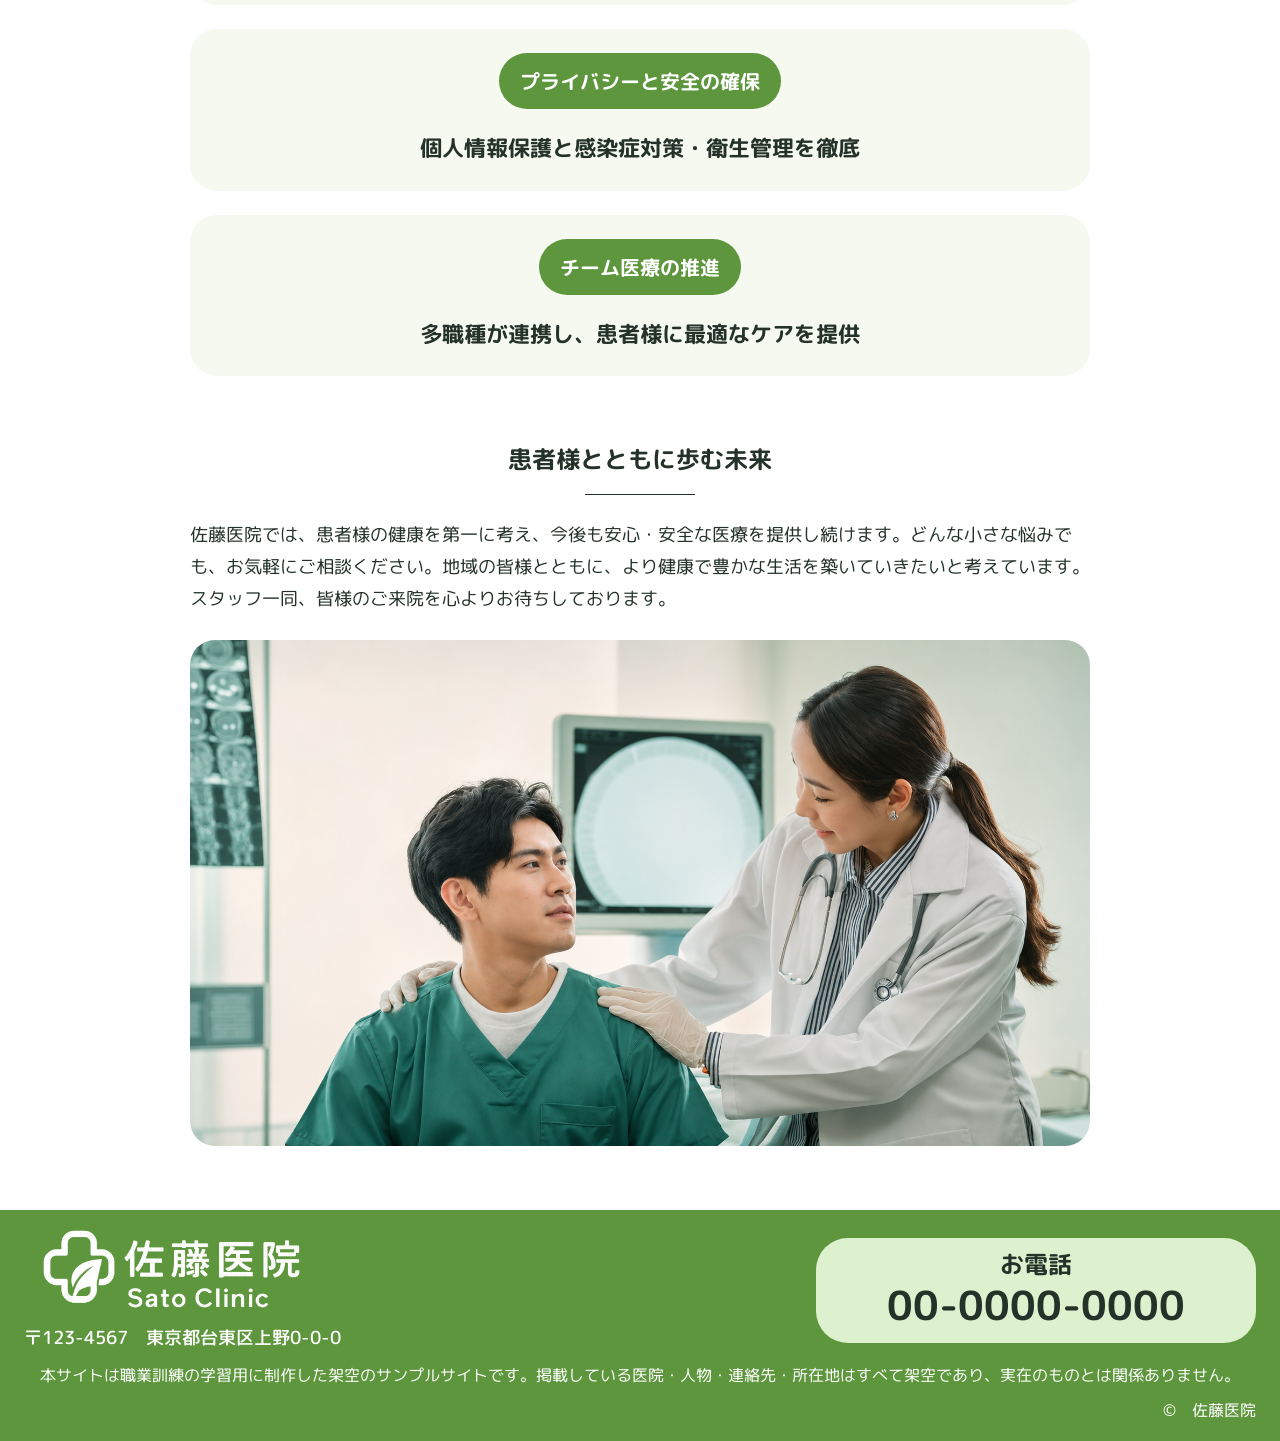
==== commit 9c143268: "ヘッダー、電話番号のデザインを変更。" ====
--- a/about.html
+++ b/about.html
@@ -19,18 +19,24 @@
   <body>
     <div class="site-frame">
       <header class="site-header">
-        <!-- 変更: ロゴと連絡先ブロックは常に横並び。電話番号と住所はブロック内で上下に配置する。 -->
+        <!-- 変更: ロゴと連絡先は横並びを基本に、収まらない幅では折り返して重なりを防ぐ。 -->
         <div class="header-info">
           <a href="index.html" aria-label="佐藤医院 トップページ"><img src="./assets/logo.png" alt="" class="header-logo" alt="佐藤医院 Sato Clinic"></a>
           <!-- 変更: 連絡先を一塊に保ち、スマホでは電話番号・郵便番号・住所を3行にして高さを整える。 -->
           <div class="header-contact">
-            <div class="header-phone">00-0000-0000</div>
+            <!-- 変更: 白い角丸の電話ボタン全体から電話をかけられるようにする。 -->
+            <a class="header-phone" href="tel:0000000000" aria-label="電話をかける 00-0000-0000">
+              <svg class="header-phone-icon" xmlns="http://www.w3.org/2000/svg" viewBox="0 0 24 24" fill="currentColor" aria-hidden="true" focusable="false">
+                <path d="M6.62 10.79a15.05 15.05 0 0 0 6.59 6.59l2.2-2.2a1 1 0 0 1 1.02-.24c1.12.37 2.33.57 3.57.57a1 1 0 0 1 1 1V20a1 1 0 0 1-1 1C10.61 21 3 13.39 3 4a1 1 0 0 1 1-1h3.5a1 1 0 0 1 1 1c0 1.25.2 2.45.57 3.57a1 1 0 0 1-.25 1.02l-2.2 2.2Z"/>
+              </svg>
+              <span>00-0000-0000</span>
+            </a>
             <!-- 変更: 郵便番号と住所を分け、スマホだけ改行する。PCでは従来の全角スペースで横に並べる。 -->
             <!-- 変更: スマホではこの2行の左端をそろえ、上の電話番号は右揃えを維持する。 -->
             <div class="header-address"><span class="header-postal">〒123-4567</span><span class="header-address-separator">　</span><span class="header-street">東京都台東区上野0-0-0</span></div>
           </div>
         </div>
-        <!-- 変更: ナビは共通CSSで横一列の6列に配置し、スマートフォンでは読みやすい2列に切り替える。 -->
+        <!-- 変更: ナビはPCで6列、1100px以下で2列、360px未満で1列にし、文字サイズを維持する。 -->
         <nav class="site-nav" aria-label="メインナビゲーション">
           <a href="news.html">お知らせ</a>
           <a href="services.html">診療内容</a>
--- a/css/style.css
+++ b/css/style.css
@@ -82,34 +82,36 @@
   color: white;
 }
 
-/* 変更: ロゴと連絡先の2ブロックを常に横一列に保つ。
-   画面幅が不足する場合はこの領域を横スクロールし、縦並びへの切り替えを防ぐ。 */
+/* 変更: ロゴと連絡先は横並びを基本にし、収まらない場合は折り返す。
+   横スクロールに頼らず、文字の拡大時にも情報を画面内に表示する。 */
 .header-info {
   display: flex;
-  flex-wrap: nowrap;
+  flex-wrap: wrap;
   align-items: center;
   justify-content: space-between;
   gap: 16px;
   width: 100%;
-  overflow-x: auto;
 }
 
 .header-info > * {
   flex-shrink: 0;
 }
 
-/* 変更: 電話番号と住所は一塊として上下に配置し、各テキストは改行しない。 */
+/* 変更: 電話番号と住所は一塊として上下に配置し、幅不足時だけ枠内で改行する。 */
 .header-contact {
   display: flex;
   flex-direction: column;
   align-items: flex-end;
   /* 変更: 電話番号と住所の間隔を縮め、固定ヘッダーの高さを抑える。 */
   gap: 8px;
+  /* 変更: 狭い画面では住所を枠内で改行できるよう、連絡先の幅に上限を設ける。 */
+  max-width: 100%;
+  min-width: 0;
 }
 
 .header-contact > * {
-  white-space: nowrap;
-  overflow-wrap: normal;
+  white-space: normal;
+  overflow-wrap: anywhere;
 }
 
 .header-logo {
@@ -117,9 +119,20 @@
   object-fit: contain;
 }
 
+/* 変更: 白地と濃い緑の電話ボタン。番号の折り返しを防ぎ、既存の可変文字サイズに追従する。 */
 .header-phone {
-  color: #fff;
-  /* 変更: ロゴの縮小に合わせ、電話番号を読みやすい範囲で小さくする。 */
+  display: inline-flex;
+  align-items: center;
+  justify-content: center;
+  gap: .35em;
+  min-height: 44px;
+  padding: 8px 16px;
+  border-radius: 14px;
+  background: #fff;
+  color: #2f602b;
+  box-shadow: 0 2px 5px rgb(0 0 0 / 12%);
+  white-space: nowrap;
+  overflow-wrap: normal;
   font-size: 36px;
   font-weight: 700;
   font-family: var(--font-bold);
@@ -127,11 +140,23 @@
   letter-spacing: .3px;
 }
 
+/* 変更: 受話器は番号と同じ色で、文字サイズに合わせて伸縮する。 */
+.header-phone-icon {
+  width: .8em;
+  height: .8em;
+  flex-shrink: 0;
+}
+
+.header-phone:focus-visible {
+  outline-color: #2f602b;
+}
+
 .header-address {
   font-size: 18px;
   font-weight: 500;
   letter-spacing: .35px;
-  white-space: nowrap;
+  /* 変更: 住所が長い場合は文字を縮めず、自然な改行で重なりを防ぐ。 */
+  white-space: normal;
 }
 
 .site-nav {
@@ -321,6 +346,12 @@
 
 /* 変更: 更新日はタイトルより小さく、読みやすい18pxと濃い文字色を使う。 */
 .news-updated {
+  /* 変更: 日付全体が1行で収まる幅を基本にし、カードの内側の幅を上限にする。
+     幅が足りない場合だけ既存の折り返しを使い、文字サイズやカードの見た目を保つ。 */
+  width: max-content;
+  max-width: 100%;
+  min-width: 0;
+  white-space: normal;
   color: var(--sub);
   font-family: var(--font-body);
   font-size: 18px;
--- a/css/desktop.css
+++ b/css/desktop.css
@@ -582,8 +582,8 @@
   height: 58px;
 }
 
-/* 変更: カードをまとめる枠自体は表示せず、1440px以上の既存の2列配置と
-   スマートフォンの1列表示をそのまま保つ。 */
+/* 変更: 1440px以上は枠を作らず既存の2列配置を維持する。
+   それ未満の幅では末尾のGrid設定で列数と間隔を管理する。 */
 .home-services-cards,
 .home-staff-cards {
   display: contents;
@@ -1150,7 +1150,7 @@
 
   .site-nav {
     display: grid;
-    /* 変更: PC・タブレットは6列を維持し、幅制限と間隔を調整して一行に収める。 */
+    /* 変更: PCは6列を維持。1100px以下の列数は末尾の専用ルールで切り替える。 */
     grid-template-columns: repeat(6, minmax(0, 1fr));
     width: 100%;
     max-width: 100%;
@@ -1506,43 +1506,43 @@
   }
 }
 
-/* 変更: PCで縦並びになっていた幅でも、診療内容・スタッフをそれぞれ2列にする。
-   768px以下には適用せず、既存のスマートフォン表示を維持する。 */
-@media (min-width: 769px) and (max-width: 1439px) {
+/* 変更: トップページの対象3セクションだけをGridで管理する。
+   狭い画面も枠とgapを持たせ、1列時にカード同士がくっつくのを防ぐ。
+   1440px以上は既存のPC用2列配置をそのまま使う。 */
+@media (max-width: 1439px) {
   .home-services-cards,
-  .home-staff-cards {
-    display: grid;
-    grid-template-columns: repeat(2, minmax(0, 1fr));
-    gap: 24px;
-    align-items: stretch;
-  }
-
-  /* 変更: 高さは内容に合わせて伸ばし、同じ行は高い方にそろえて文字や画像の切れを防ぐ。 */
-  .home-services-cards > .home-tile {
-    min-height: 200px;
-  }
-}
-
-/* 変更: 769〜1439pxでもFAQボタンを2列にする。1440px以上の既存の2列配置と、
-   768px以下の1列表示は維持し、他のセクションには適用しない。 */
-@media (min-width: 769px) and (max-width: 1439px) {
+  .home-staff-cards,
   .home-faq-categories {
     display: grid;
+    grid-template-columns: minmax(0, 1fr);
+    gap: clamp(20px, 2.5vw, 24px);
+    align-items: stretch;
+  }
+}
+
+/* 変更: 700px以上なら文字とアイコンの幅を確保できるため2列にする。
+   minmax(0, 1fr)で均等幅にし、長い文章は改行して同じ行の高さをそろえる。 */
+@media (min-width: 700px) and (max-width: 1439px) {
+  .home-services-cards,
+  .home-staff-cards,
+  .home-faq-categories {
     grid-template-columns: repeat(2, minmax(0, 1fr));
-    grid-auto-rows: 1fr;
-    gap: 24px;
-  }
-
-  /* 変更: 固定位置とサイズを解除して均等な列幅に収め、高さは全ボタンでそろえる。
-     長い見出しは既存の文字サイズのまま折り返せるようにする。 */
+  }
+
+  /* 変更: 余白と間隔だけを縮めて文章の幅を確保し、高さは内容に応じて伸ばす。 */
+  .home-services-cards > .home-tile,
   .home-faq-categories > .home-tile {
-    position: relative;
-    inset: auto;
-    width: 100%;
-    height: auto;
-    min-width: 0;
+    padding: 24px 16px;
+    gap: 16px;
     min-height: 200px;
-    margin: 0;
+  }
+}
+
+/* 変更: 6列ではボタンが窮屈になる中間幅は2列×3行にする。
+   文字サイズは既存の18pxを維持し、幅・余白だけを調整する。 */
+@media (max-width: 1100px) {
+  .site-nav {
+    grid-template-columns: repeat(2, minmax(0, 1fr));
   }
 }
 
@@ -1588,8 +1588,10 @@
 
   .header-phone {
     line-height: 1.1;
-    /* 変更: 段の幅をそろえても、電話番号は右端にそろえる。 */
-    text-align: right;
+    /* 変更: スマホでは余白と角丸を縮め、番号1行とタップ領域を確保する。 */
+    padding: 6px 10px;
+    border-radius: 10px;
+    align-self: flex-end;
   }
 
   .header-address {
@@ -1616,16 +1618,8 @@
 
   /* 変更: フッターは上記の可変サイズを使い、スマートフォンも横並びを維持する。 */
 
-  .site-nav {
-    /* 変更: スマートフォンでは文字サイズを保ち、読みやすさのため2列に切り替える。 */
-    grid-template-columns: repeat(2, minmax(0, 1fr));
-    gap: 6px;
-  }
-
-  .site-nav a, .site-nav a:last-child {
-    font-size: 18px;
-    min-height: 44px;
-  }
+  /* 変更: ナビの文字・高さ・中央揃え・改行は1439px以下の共通指定を使う。
+     2列になり幅が確保できるため、スマートフォン専用の重複指定は不要。 */
 
   .page-main {
     padding: 32px 16px 48px;
@@ -1727,3 +1721,15 @@
     font-size: 18px;
   }
 }
+
+/* 変更: 360px未満では長いボタン名も読みやすいよう1列にする。
+   高くなるヘッダーは通常スクロールに戻し、本文の閲覧領域を確保する。 */
+@media (max-width: 359px) {
+  .site-nav {
+    grid-template-columns: minmax(0, 1fr);
+  }
+
+  .site-header {
+    position: relative;
+  }
+}
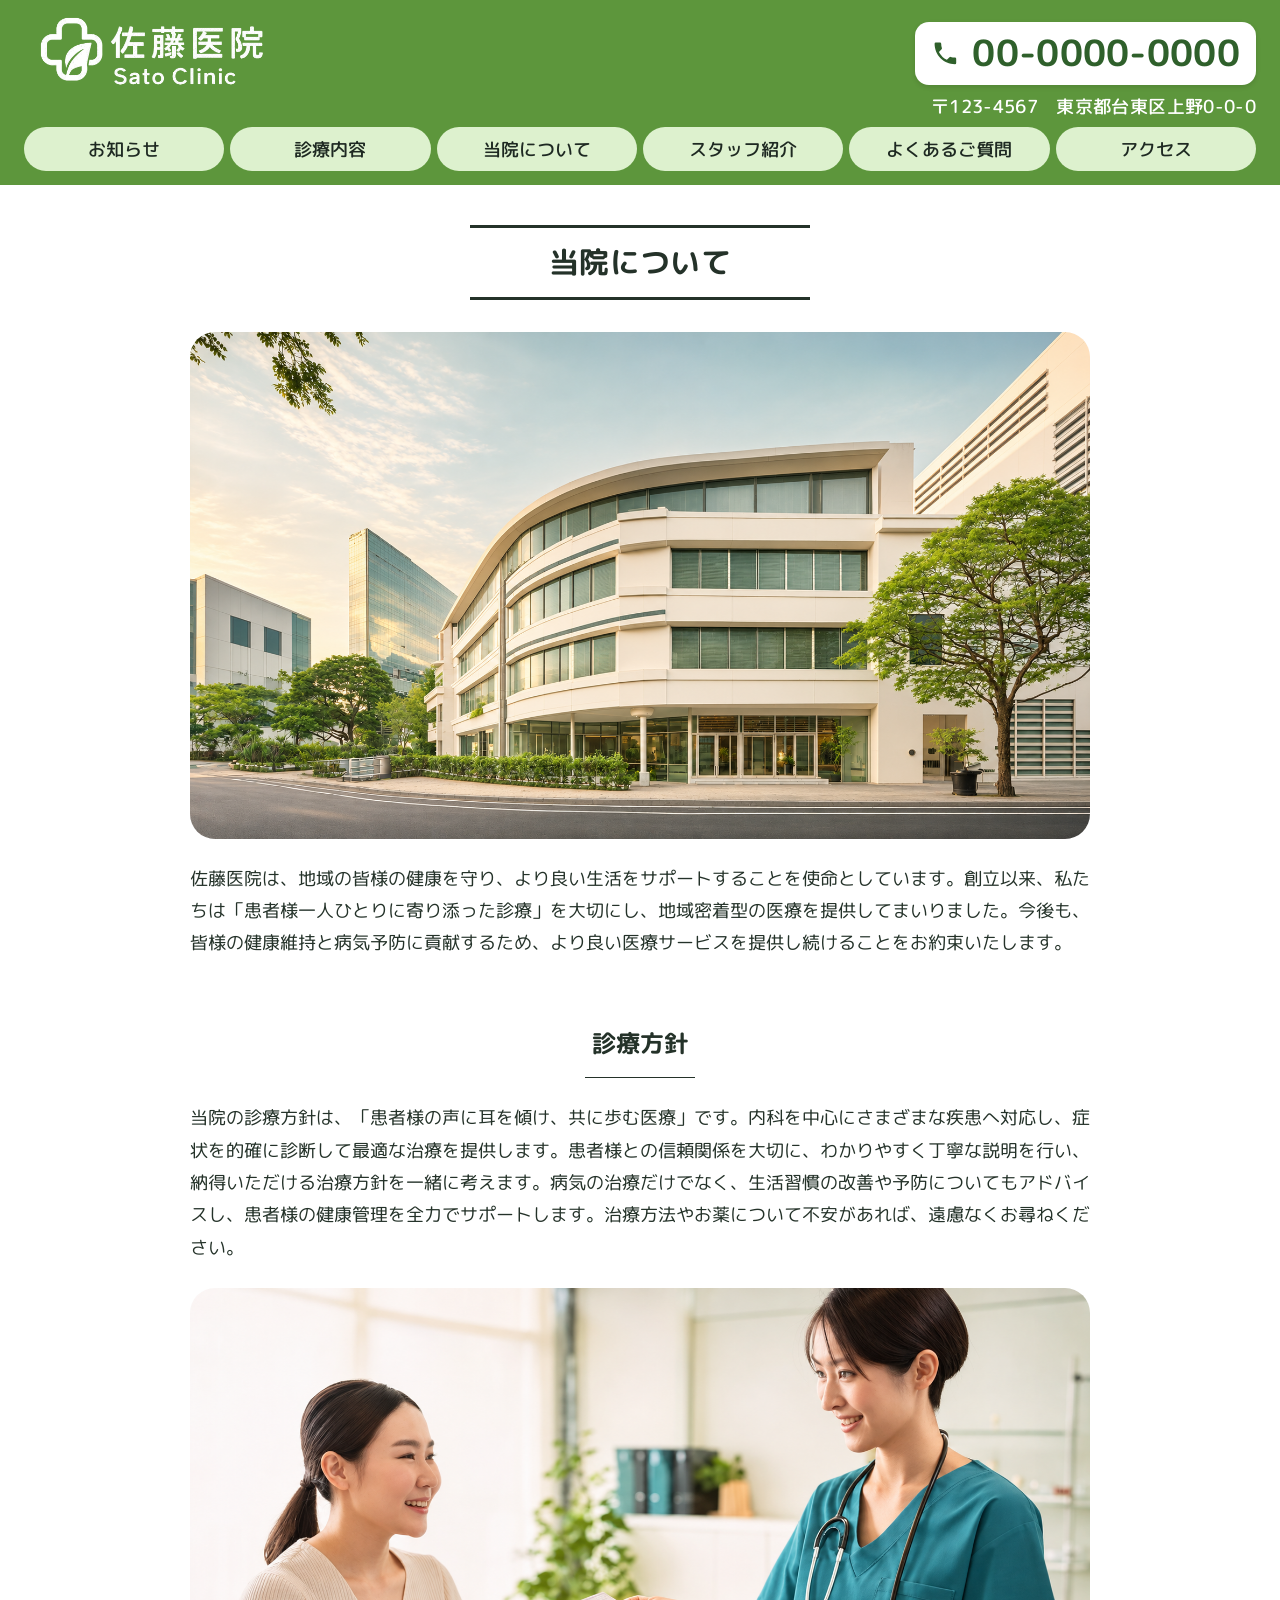
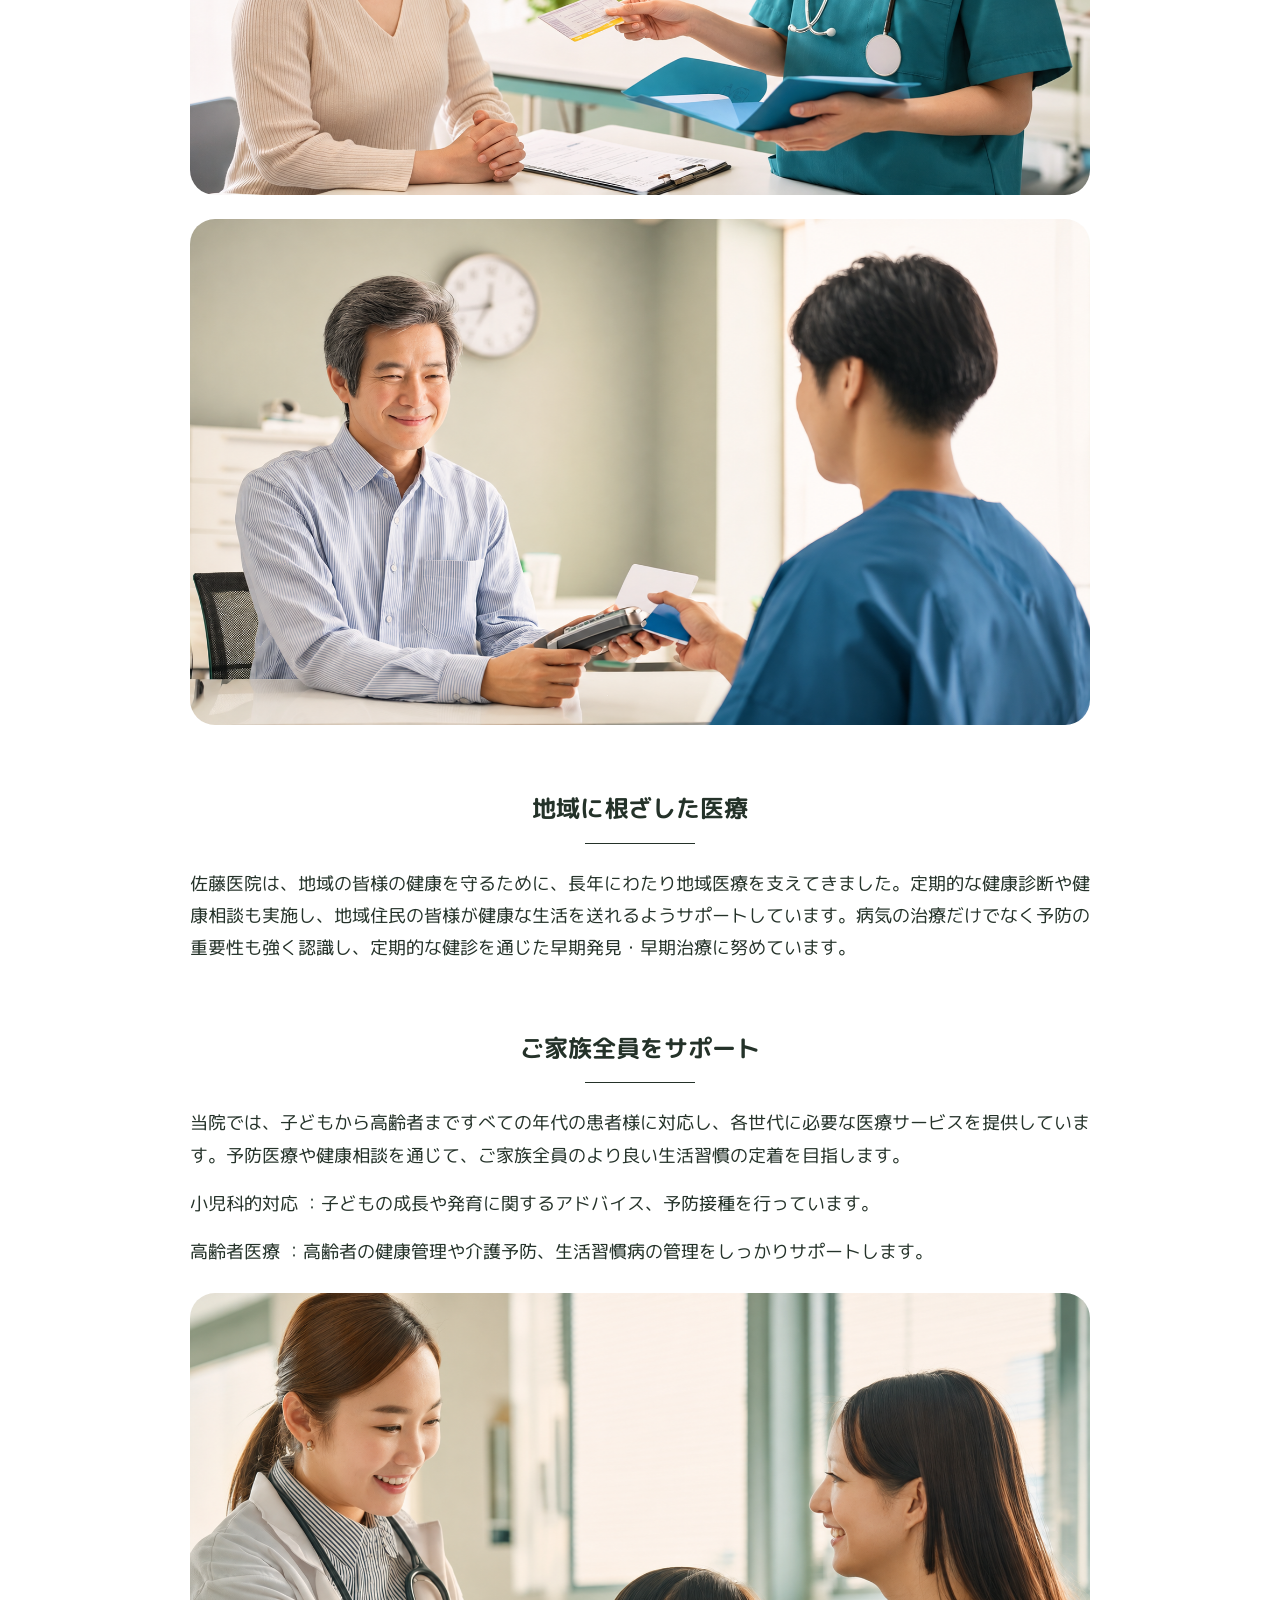
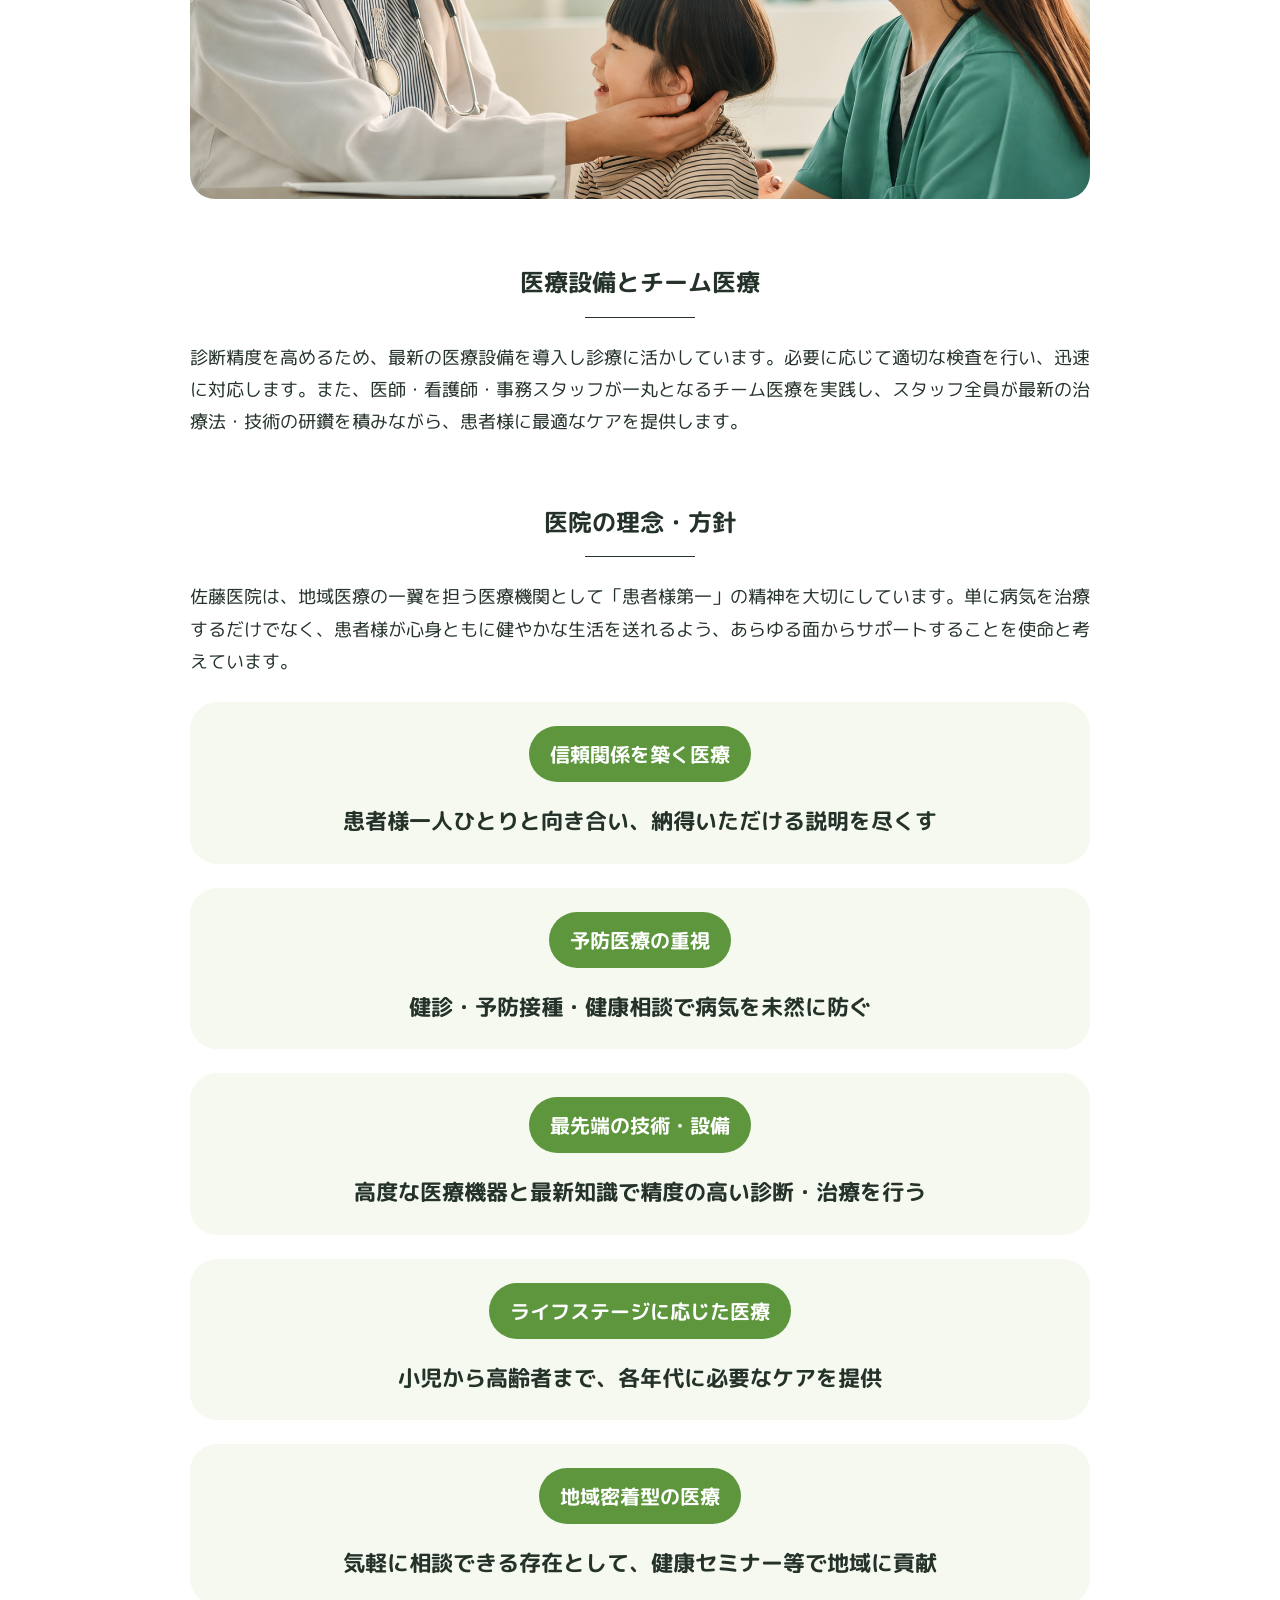
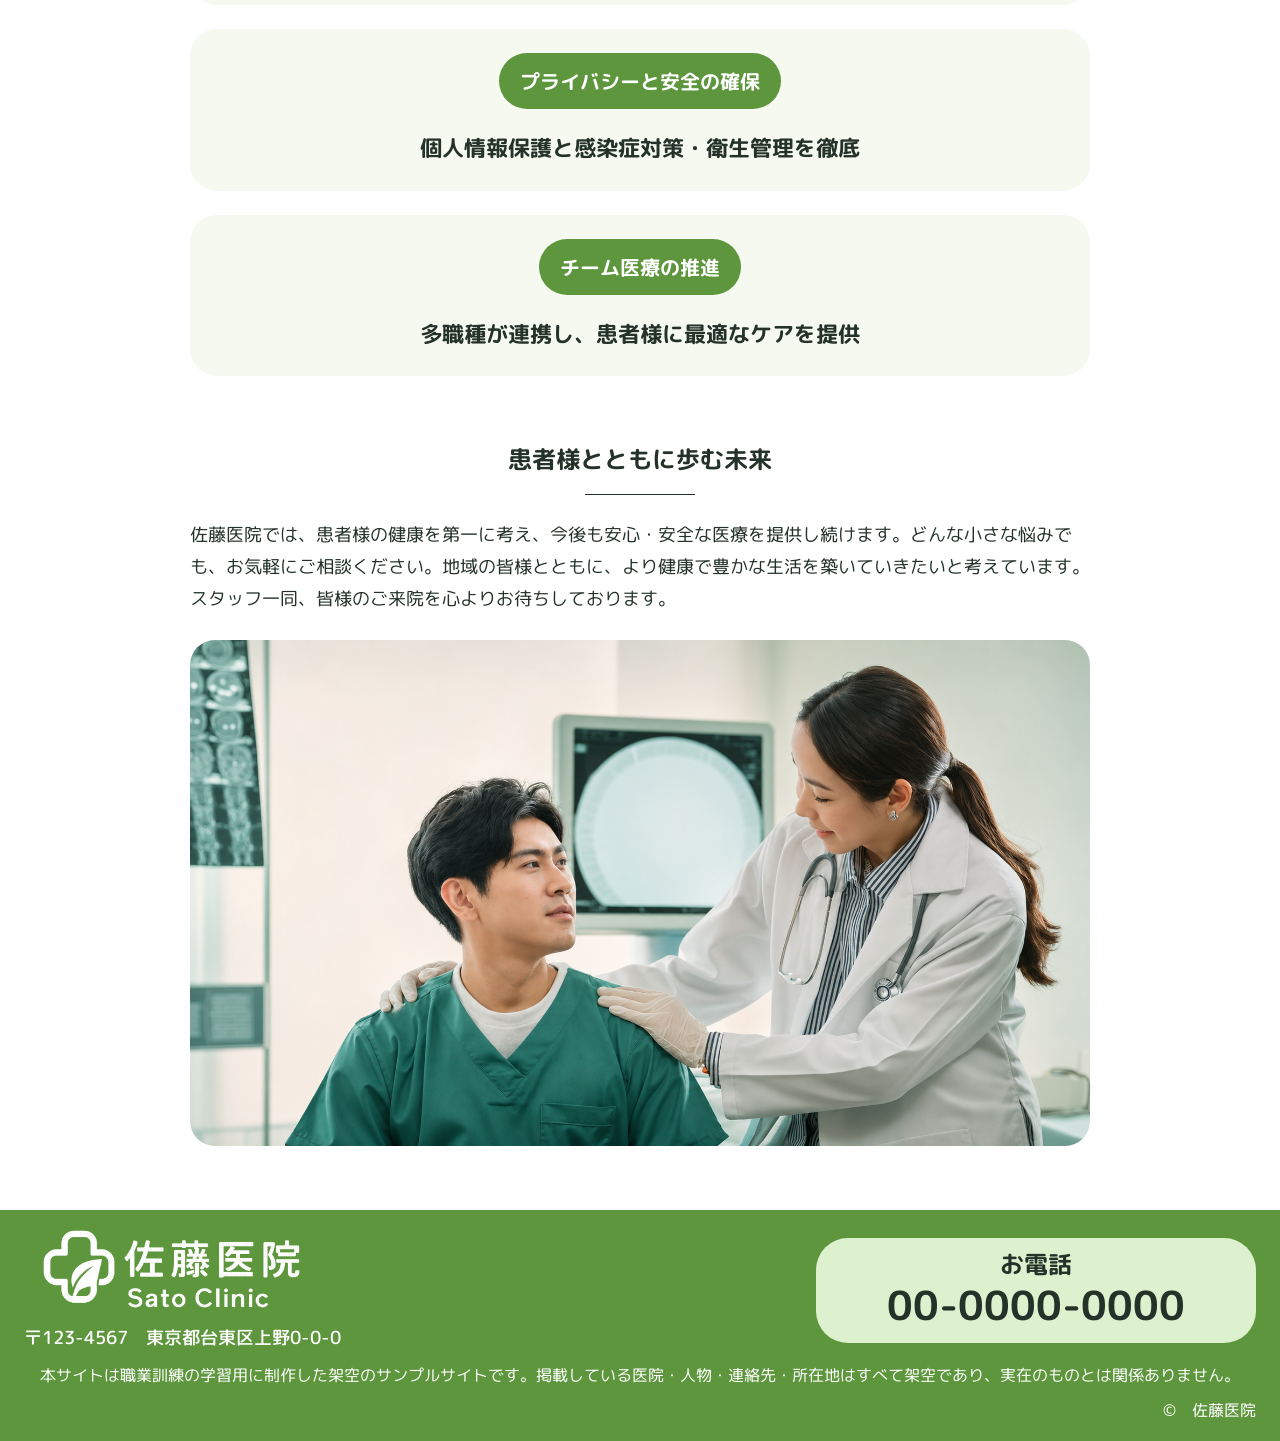
==== commit 5c4a57c4: "ヘッダー電話番号、ポップアップ作成。" ====
--- a/about.html
+++ b/about.html
@@ -152,5 +152,7 @@
     </div>
     <!-- 変更: 全ページ共通で、画面内に入った表示ブロックを一度だけフェードインさせる。 -->
     <script src="./js/scroll-reveal.js"></script>
+    <!-- 変更: 電話ボタンの見た目を保ち、ヘッダーとフッター共通の電話ポップアップを追加する。 -->
+    <script src="./js/phone-dialog.js"></script>
   </body>
 </html>
--- a/css/style.css
+++ b/css/style.css
@@ -87,7 +87,8 @@
 .header-info {
   display: flex;
   flex-wrap: wrap;
-  align-items: center;
+  /* 変更: ロゴと連絡先を上辺でそろえる。電話番号・郵便番号・住所の段間隔とヘッダー上部の余白は維持する。 */
+  align-items: flex-start;
   justify-content: space-between;
   gap: 16px;
   width: 100%;
@@ -102,6 +103,8 @@
   display: flex;
   flex-direction: column;
   align-items: flex-end;
+  /* 変更: ロゴ・ナビの配置と段間隔を保ち、電話ボタンと住所をまとめて8px下げる。 */
+  transform: translateY(8px);
   /* 変更: 電話番号と住所の間隔を縮め、固定ヘッダーの高さを抑える。 */
   gap: 8px;
   /* 変更: 狭い画面では住所を枠内で改行できるよう、連絡先の幅に上限を設ける。 */
@@ -859,6 +862,160 @@
   font-size: 21px;
 }
 
+/* 変更: 電話ポップアップ表示中だけ背景のスクロールを止める。
+   スクロールバー分の余白はJSで計算し、閉じたら元の表示に戻す。 */
+html.phone-dialog-open,
+.phone-dialog-open body {
+  overflow: hidden;
+}
+
+.phone-dialog-open body {
+  padding-right: var(--phone-scrollbar-width, 0px);
+}
+
+/* 変更: dialogは通常のページ配置から独立するため、既存ヘッダー・本文・フッターを動かさない。
+   幅は画面の左右16pxを除いた範囲、高さは画面内に収め、低い画面では内部をスクロールする。 */
+.phone-dialog {
+  width: min(440px, calc(100% - 32px));
+  max-width: calc(100% - 32px);
+  max-height: calc(100vh - 32px);
+  max-height: calc(100dvh - 32px);
+  margin: auto;
+  padding: 0;
+  border: 0;
+  border-radius: 20px;
+  background: #fff;
+  color: var(--ink);
+  box-shadow: 0 12px 40px rgb(0 0 0 / 25%);
+  font-family: var(--font-body);
+  font-size: 16px;
+  line-height: 1.6;
+  overflow: auto;
+  overscroll-behavior: contain;
+}
+
+.phone-dialog::backdrop {
+  background: rgb(0 0 0 / 50%);
+}
+
+.phone-dialog-content {
+  position: relative;
+  padding: 64px 28px 24px;
+  text-align: center;
+}
+
+.phone-dialog-close {
+  position: absolute;
+  top: 10px;
+  right: 10px;
+  display: grid;
+  place-items: center;
+  width: 44px;
+  height: 44px;
+  padding: 0;
+  border: 0;
+  border-radius: 50%;
+  background: var(--soft);
+  color: #2f602b;
+  font: inherit;
+  font-size: 30px;
+  line-height: 1;
+  cursor: pointer;
+}
+
+.phone-dialog h2 {
+  margin: 0;
+  font-family: var(--font-bold);
+  font-size: clamp(16px, 4.5vw, 22px);
+  font-weight: 700;
+  overflow-wrap: anywhere;
+}
+
+.phone-dialog-number {
+  margin: 20px 0 24px;
+  color: #2f602b;
+  font-family: var(--font-bold);
+  font-size: clamp(22px, 7vw, 36px);
+  font-weight: 700;
+  line-height: 1.3;
+  white-space: nowrap;
+  user-select: text;
+}
+
+.phone-dialog-actions {
+  display: flex;
+  flex-direction: column;
+  gap: 16px;
+}
+
+.phone-dialog-action {
+  display: flex;
+  align-items: center;
+  justify-content: center;
+  gap: 10px;
+  min-height: 52px;
+  padding: 12px;
+  border: 2px solid #2f602b;
+  border-radius: 12px;
+  font: inherit;
+  font-weight: 700;
+  line-height: 1.5;
+  cursor: pointer;
+}
+
+.phone-dialog-call {
+  background: #2f602b;
+  color: #fff;
+}
+
+.phone-dialog-copy {
+  background: #fff;
+  color: #2f602b;
+}
+
+.phone-dialog-action svg {
+  flex-shrink: 0;
+  width: 22px;
+  height: 22px;
+}
+
+.phone-dialog :focus-visible {
+  outline: 3px solid #2f602b;
+  outline-offset: 3px;
+}
+
+.phone-dialog-copy:disabled {
+  opacity: .65;
+  cursor: wait;
+}
+
+.phone-dialog-status {
+  min-height: 1.6em;
+  margin: 16px 0 0;
+  font-size: 16px;
+  overflow-wrap: anywhere;
+}
+
+/* 変更: 代替コピー用の入力欄は見えない位置に固定し、表示やスクロールを動かさない。 */
+.phone-dialog-copy-field {
+  position: fixed;
+  top: 0;
+  left: 0;
+  width: 1px;
+  height: 1px;
+  padding: 0;
+  opacity: 0;
+  font-size: 16px;
+  pointer-events: none;
+}
+
+/* 変更: スマホでは内側の余白だけ縮め、16px以上の文字と52px以上の操作ボタンを維持する。 */
+@media (max-width: 480px) {
+  .phone-dialog-content {
+    padding: 60px 16px 20px;
+  }
+}
+
 /* 変更: 全6ページ共通。JSで監視を開始したブロックを下20pxから0.6秒で表示する。
    JS無効・IntersectionObserver非対応時はクラスが付かず、通常表示を維持する。 */
 .page-main .scroll-reveal {
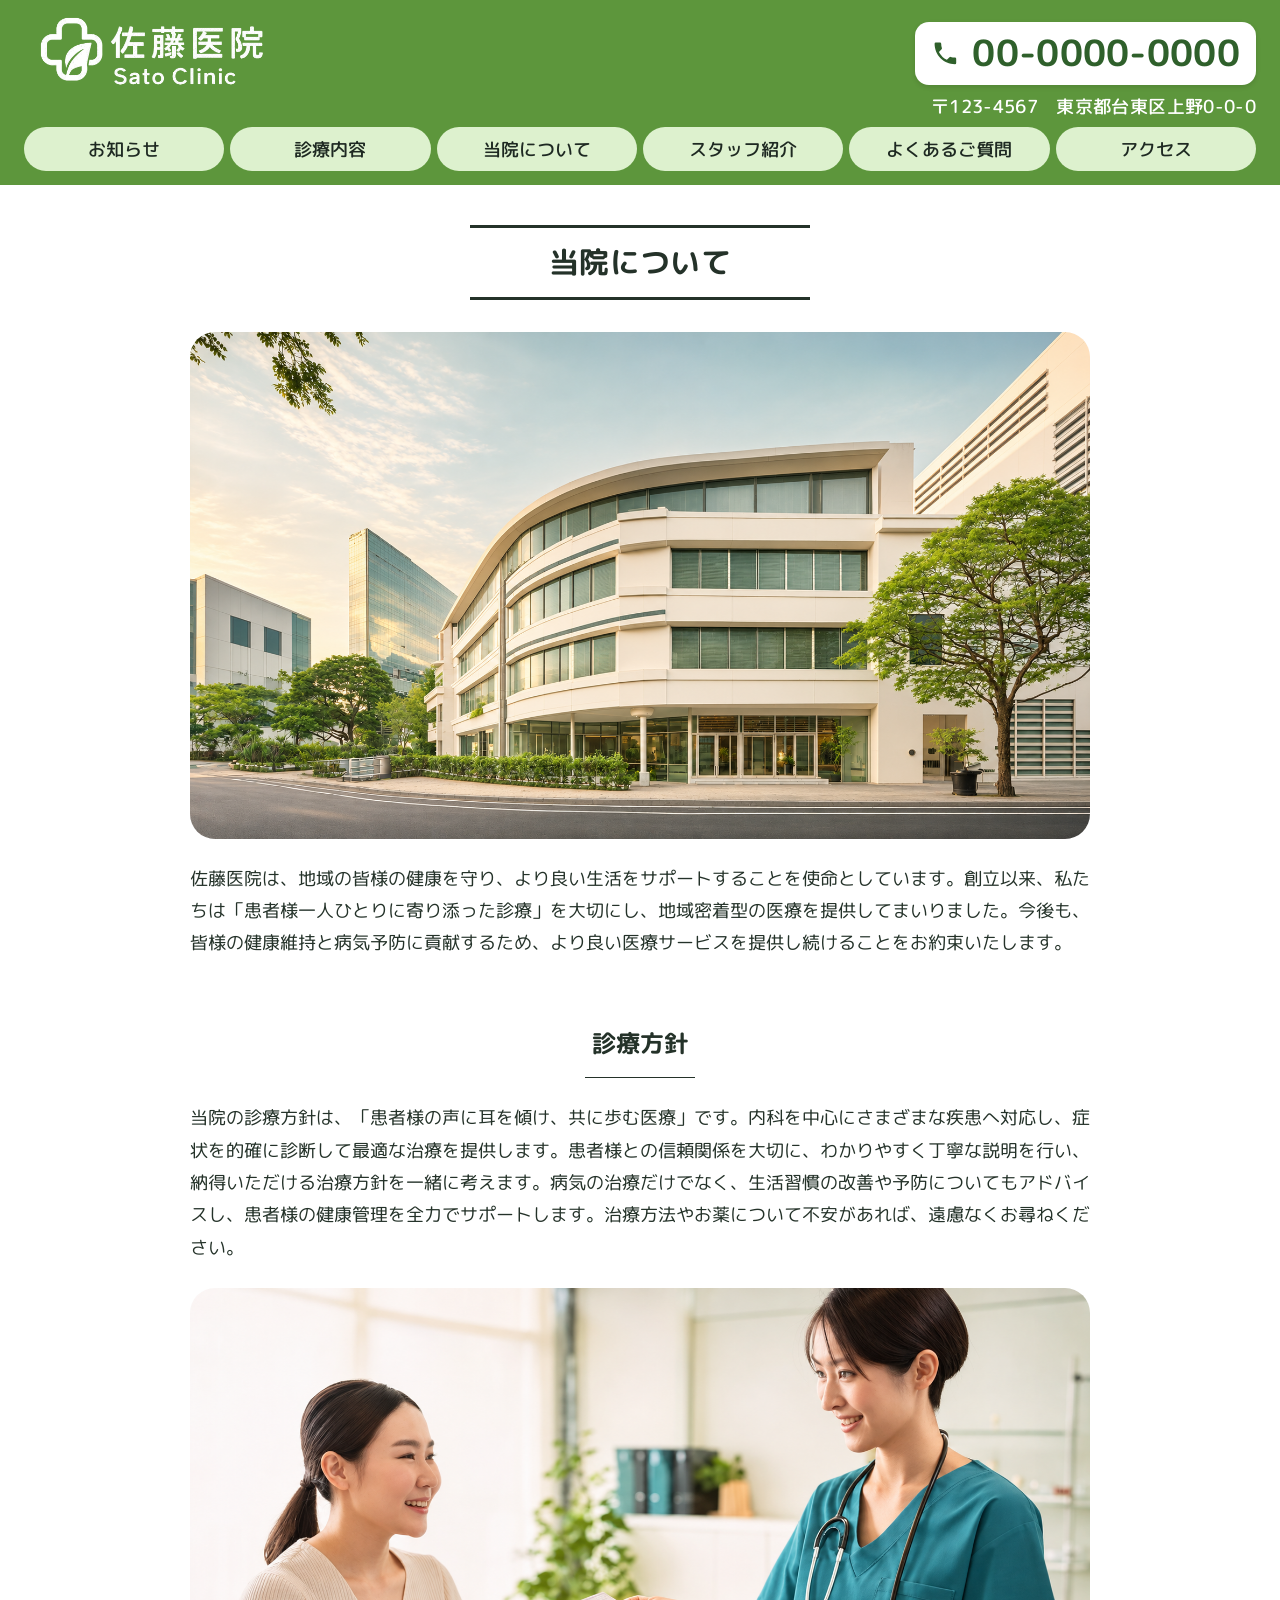
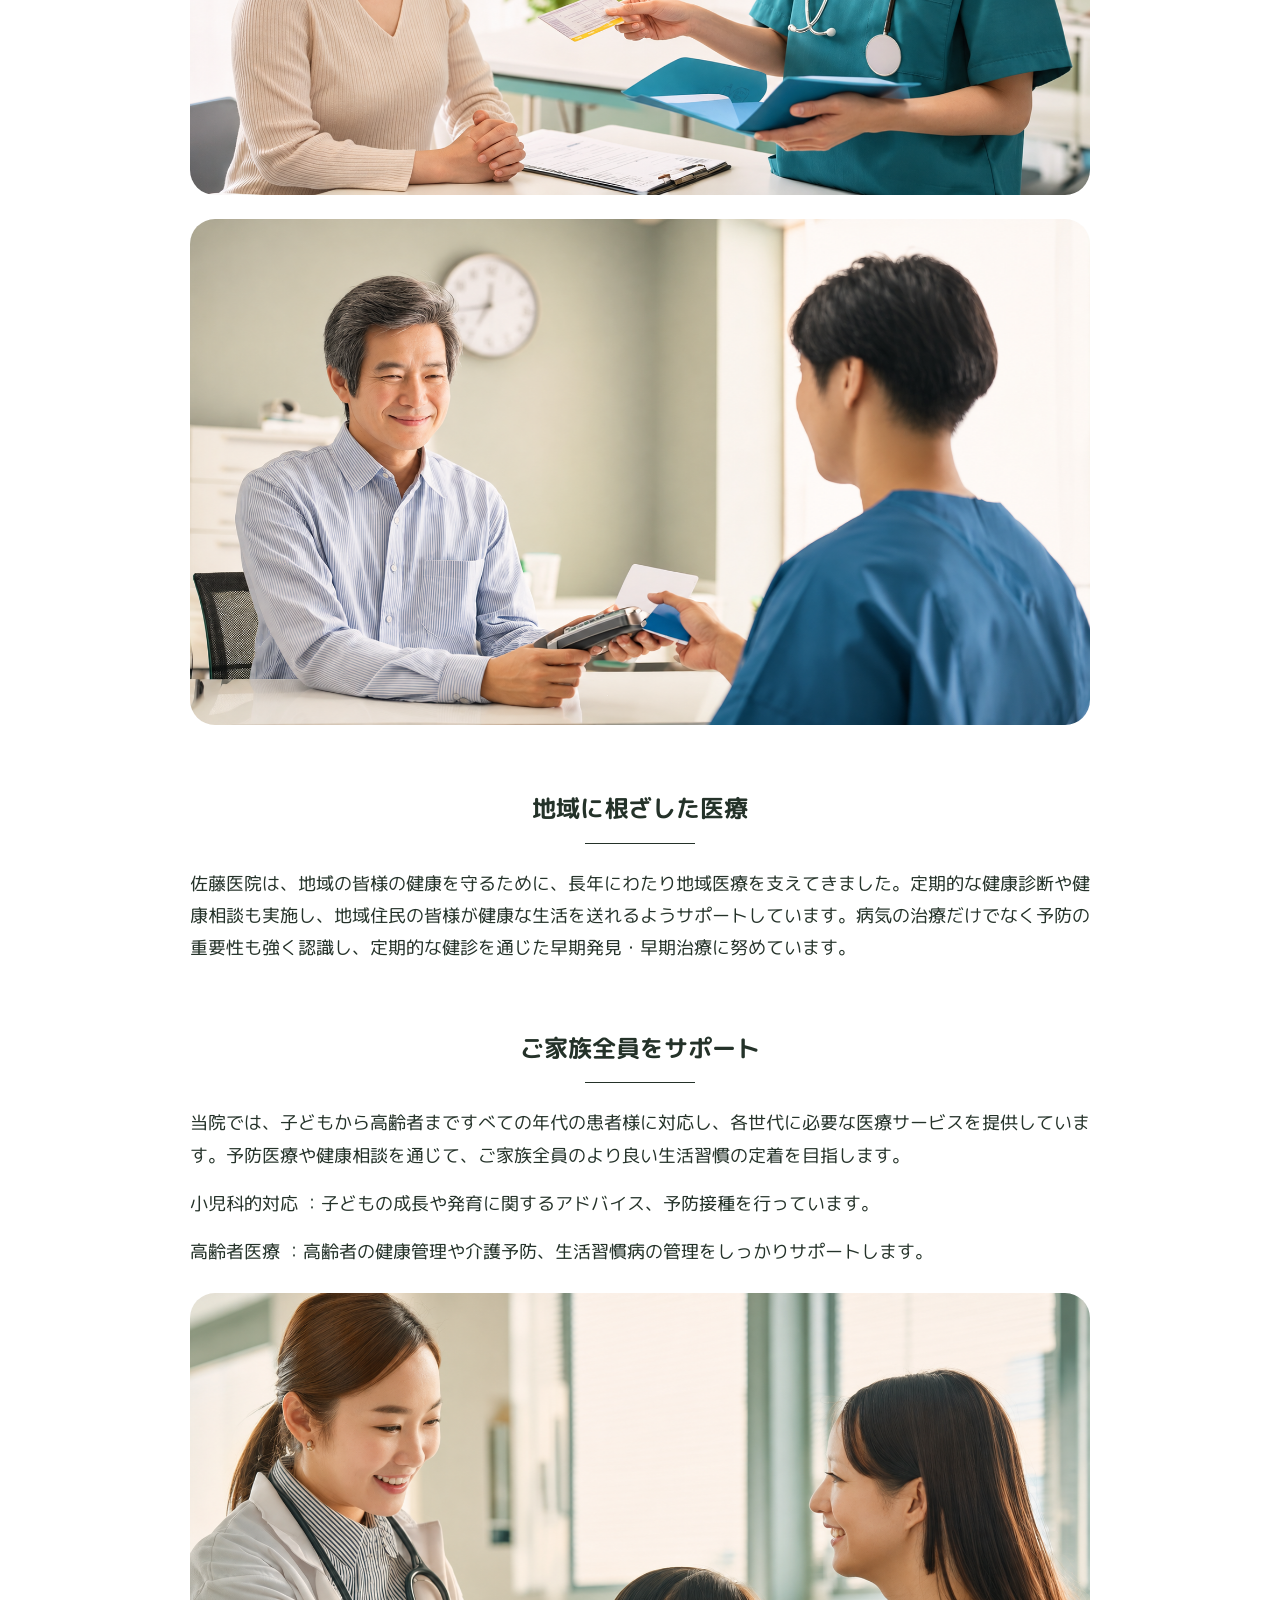
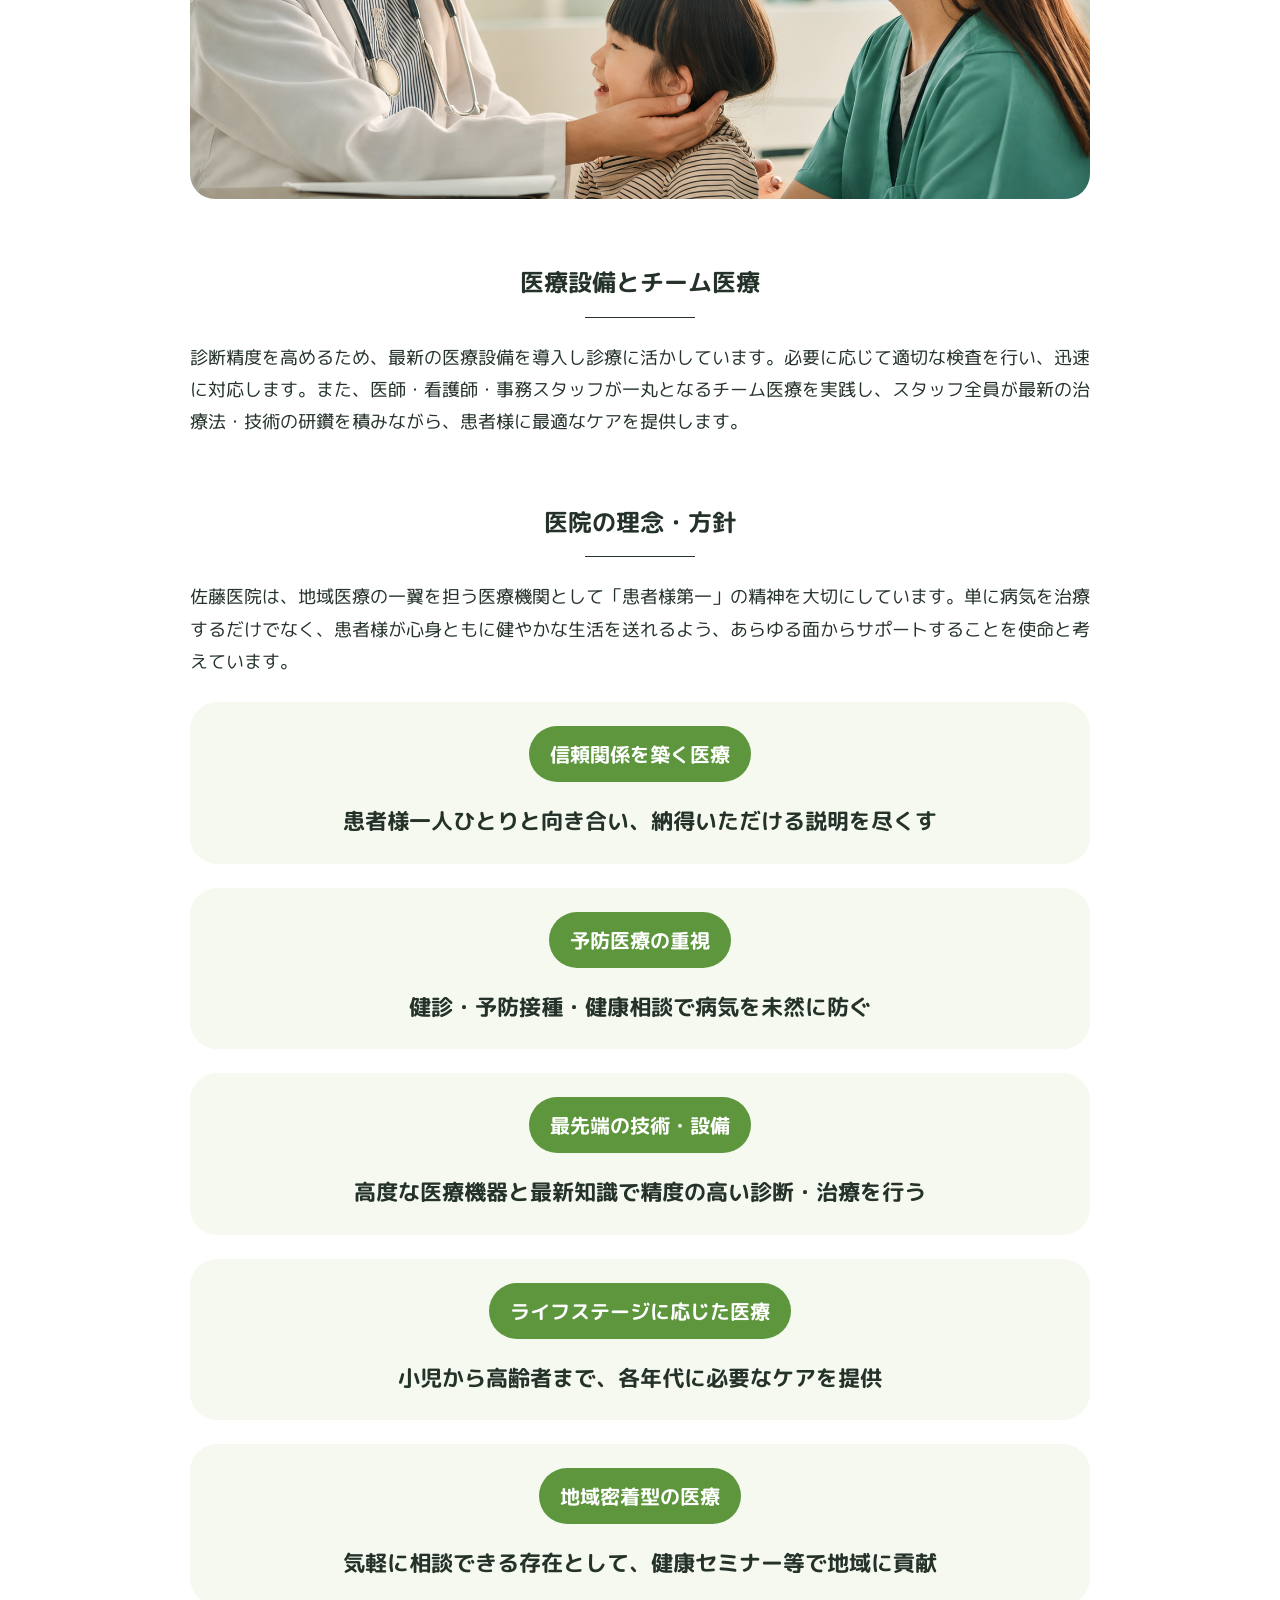
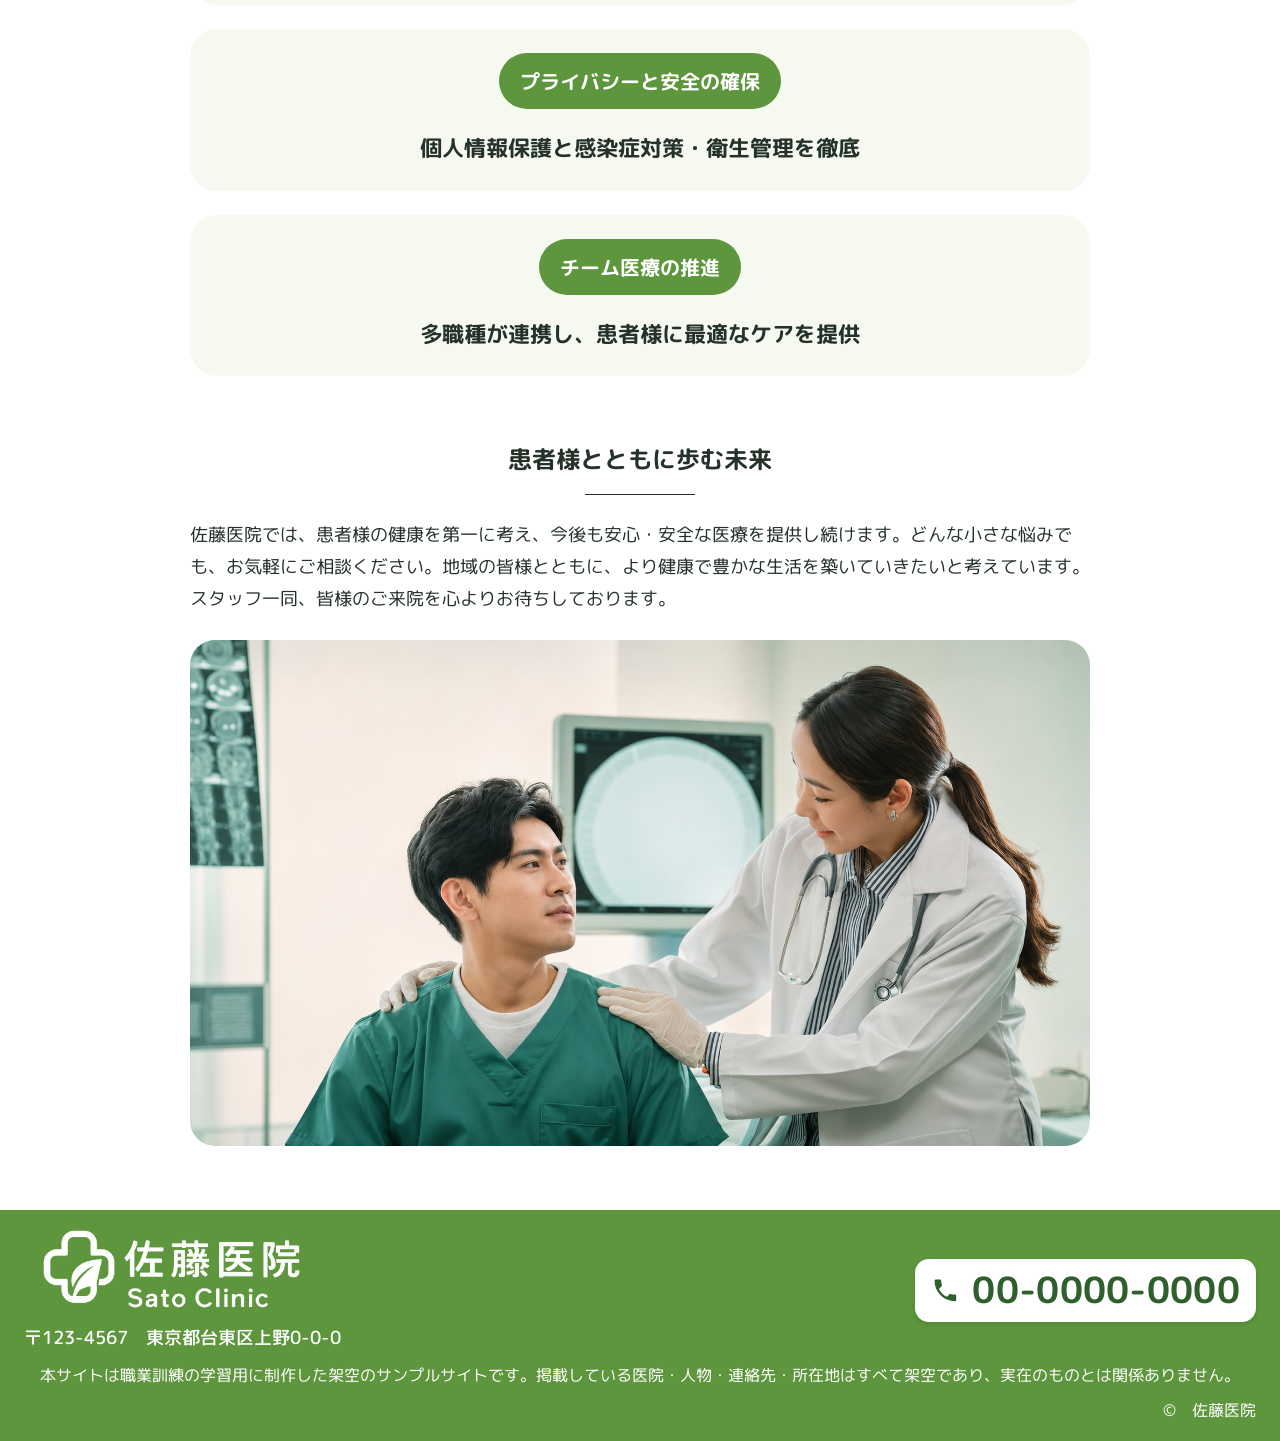
==== commit 87181d5e: "フッターのデザインも変更。" ====
--- a/about.html
+++ b/about.html
@@ -144,7 +144,13 @@
             <a href="index.html"><img src="./assets/logo.png" class="footer-logo" alt="佐藤医院 Sato Clinic"></a>
             <div class="footer-address">〒123-4567　東京都台東区上野0-0-0</div>
           </div>
-          <a class="footer-tel" href="tel:0000000000" aria-label="電話番号 00-0000-0000"><span>お電話</span><strong>00-0000-0000</strong></a>
+          <!-- 変更: 「お電話」を受話器アイコンに変更。既存のクラスとリンクを残し、共通ポップアップを引き続き使う。 -->
+          <a class="footer-tel" href="tel:0000000000" aria-label="電話番号 00-0000-0000">
+            <svg class="footer-phone-icon" xmlns="http://www.w3.org/2000/svg" viewBox="0 0 24 24" fill="currentColor" aria-hidden="true" focusable="false">
+              <path d="M6.62 10.79a15.05 15.05 0 0 0 6.59 6.59l2.2-2.2a1 1 0 0 1 1.02-.24c1.12.37 2.33.57 3.57.57a1 1 0 0 1 1 1V20a1 1 0 0 1-1 1C10.61 21 3 13.39 3 4a1 1 0 0 1 1-1h3.5a1 1 0 0 1 1 1c0 1.25.2 2.45.57 3.57a1 1 0 0 1-.25 1.02l-2.2 2.2Z"/>
+            </svg>
+            <strong>00-0000-0000</strong>
+          </a>
         </div>
         <p class="training-disclaimer">本サイトは職業訓練の学習用に制作した架空のサンプルサイトです。掲載している医院・人物・連絡先・所在地はすべて架空であり、実在のものとは関係ありません。</p>
         <small class="copyright">©　佐藤医院</small>
--- a/css/style.css
+++ b/css/style.css
@@ -122,8 +122,9 @@
   object-fit: contain;
 }
 
-/* 変更: 白地と濃い緑の電話ボタン。番号の折り返しを防ぎ、既存の可変文字サイズに追従する。 */
-.header-phone {
+/* 変更: ヘッダーの見た目はそのまま、フッターでも同じ白地・緑・角丸・影・フォントを共用する。 */
+.header-phone,
+.footer-tel {
   display: inline-flex;
   align-items: center;
   justify-content: center;
@@ -144,13 +145,15 @@
 }
 
 /* 変更: 受話器は番号と同じ色で、文字サイズに合わせて伸縮する。 */
-.header-phone-icon {
+.header-phone-icon,
+.footer-phone-icon {
   width: .8em;
   height: .8em;
   flex-shrink: 0;
 }
 
-.header-phone:focus-visible {
+.header-phone:focus-visible,
+.footer-tel:focus-visible {
   outline-color: #2f602b;
 }
 
@@ -735,30 +738,9 @@
   letter-spacing: .2px;
 }
 
-.footer-tel {
-  border-radius: 32px;
-  background: var(--light);
-  color: var(--ink);
-  display: flex;
-  flex-direction: column;
-  align-items: center;
-  justify-content: center;
-}
-
-.footer-tel span {
-  /* 変更: 電話ボタンの高さ縮小に合わせ、見出しを30→24pxにする。 */
-  font-size: 24px;
-  font-weight: 700;
-  font-family: var(--font-bold);
-  line-height: 1.2
-}
-
 .footer-tel strong {
-  /* 変更: 電話番号を48→40pxにし、小さくしたボタンに収める。 */
-  font-size: 40px;
-  line-height: 1.3;
-  font-weight: 700;
-  font-family: var(--font-bold)
+  /* 変更: 番号も親ボタンの可変文字サイズ・太字フォントにそろえる。 */
+  font: inherit;
 }
 
 .copyright {
--- a/css/desktop.css
+++ b/css/desktop.css
@@ -102,12 +102,13 @@
   gap: 12px;
 }
 
-/* 変更: ロゴ・住所の一塊と電話番号は、折り返さない横並びにする。 */
+/* 変更: ロゴ・住所と電話番号は横並び。収まらない幅ではボタンだけ次の行へ送り、
+   ロゴの大きさと、ヘッダーと共通のボタンサイズを両方維持する。 */
 .footer-contact {
   /* 変更: 絶対配置を通常フローへ戻し、注意書きと重ならず高さが縮むようにする。 */
   width: 100%;
   display: flex;
-  flex-wrap: nowrap;
+  flex-wrap: wrap;
   align-items: center;
   justify-content: space-between;
   gap: 24px;
@@ -134,10 +135,11 @@
 }
 
 .footer-tel {
-  /* 変更: 電話ボタンを幅480→380px・高さ141→104pxに縮める。 */
-  flex: 0 0 380px;
-  height: 104px;
-  white-space: nowrap;
+  /* 変更: 専用の固定幅・高さをなくし、ヘッダーと同じ内容幅で表示する。
+     自動余白で、折り返した場合もフッターの右側にそろえる。 */
+  flex: 0 0 auto;
+  height: auto;
+  margin-inline-start: auto;
 }
 
 .copyright {
@@ -1129,7 +1131,9 @@
     max-width: 300px;
   }
 
-  .header-phone {
+  /* 変更: 画面幅に応じた文字サイズ・行高も、ヘッダーとフッターで共用する。 */
+  .header-phone,
+  .footer-tel {
     font-size: clamp(20px, 3vw, 36px);
     line-height: 1.3;
   }
@@ -1476,23 +1480,6 @@
     font-size: 18px;
   }
 
-  .footer-tel {
-    /* 変更: 電話番号をロゴ・住所の隣に収め、改行を防ぐ。 */
-    flex: 0 1 440px;
-    min-width: 0;
-    /* 変更: ボタンの上下余白と最小高さを縮め、横並びの行を薄くする。 */
-    padding: clamp(6px, 1vw, 12px) clamp(4px, 1vw, 12px);
-    min-height: clamp(56px, 10vw, 88px);
-  }
-
-  .footer-tel span {
-    font-size: clamp(12px, 2.5vw, 24px);
-  }
-
-  .footer-tel strong {
-    font-size: clamp(14px, 3.7vw, 40px);
-  }
-
   .training-disclaimer {
     /* 変更: 注意書きの上下余白をなくし、行間1.8→1.6で縦幅を抑える。 */
     margin: 0;
@@ -1586,11 +1573,16 @@
     gap: 6px;
   }
 
-  .header-phone {
+  /* 変更: スマホの余白・行高・角丸もヘッダーの値をそのまま共用する。 */
+  .header-phone,
+  .footer-tel {
     line-height: 1.1;
     /* 変更: スマホでは余白と角丸を縮め、番号1行とタップ領域を確保する。 */
     padding: 6px 10px;
     border-radius: 10px;
+  }
+
+  .header-phone {
     align-self: flex-end;
   }
 
@@ -1616,7 +1608,7 @@
     gap: 8px;
   }
 
-  /* 変更: フッターは上記の可変サイズを使い、スマートフォンも横並びを維持する。 */
+  /* 変更: フッターのボタンはヘッダーと同じサイズを保ち、収まらない画面幅だけ次の行へ折り返す。 */
 
   /* 変更: ナビの文字・高さ・中央揃え・改行は1439px以下の共通指定を使う。
      2列になり幅が確保できるため、スマートフォン専用の重複指定は不要。 */
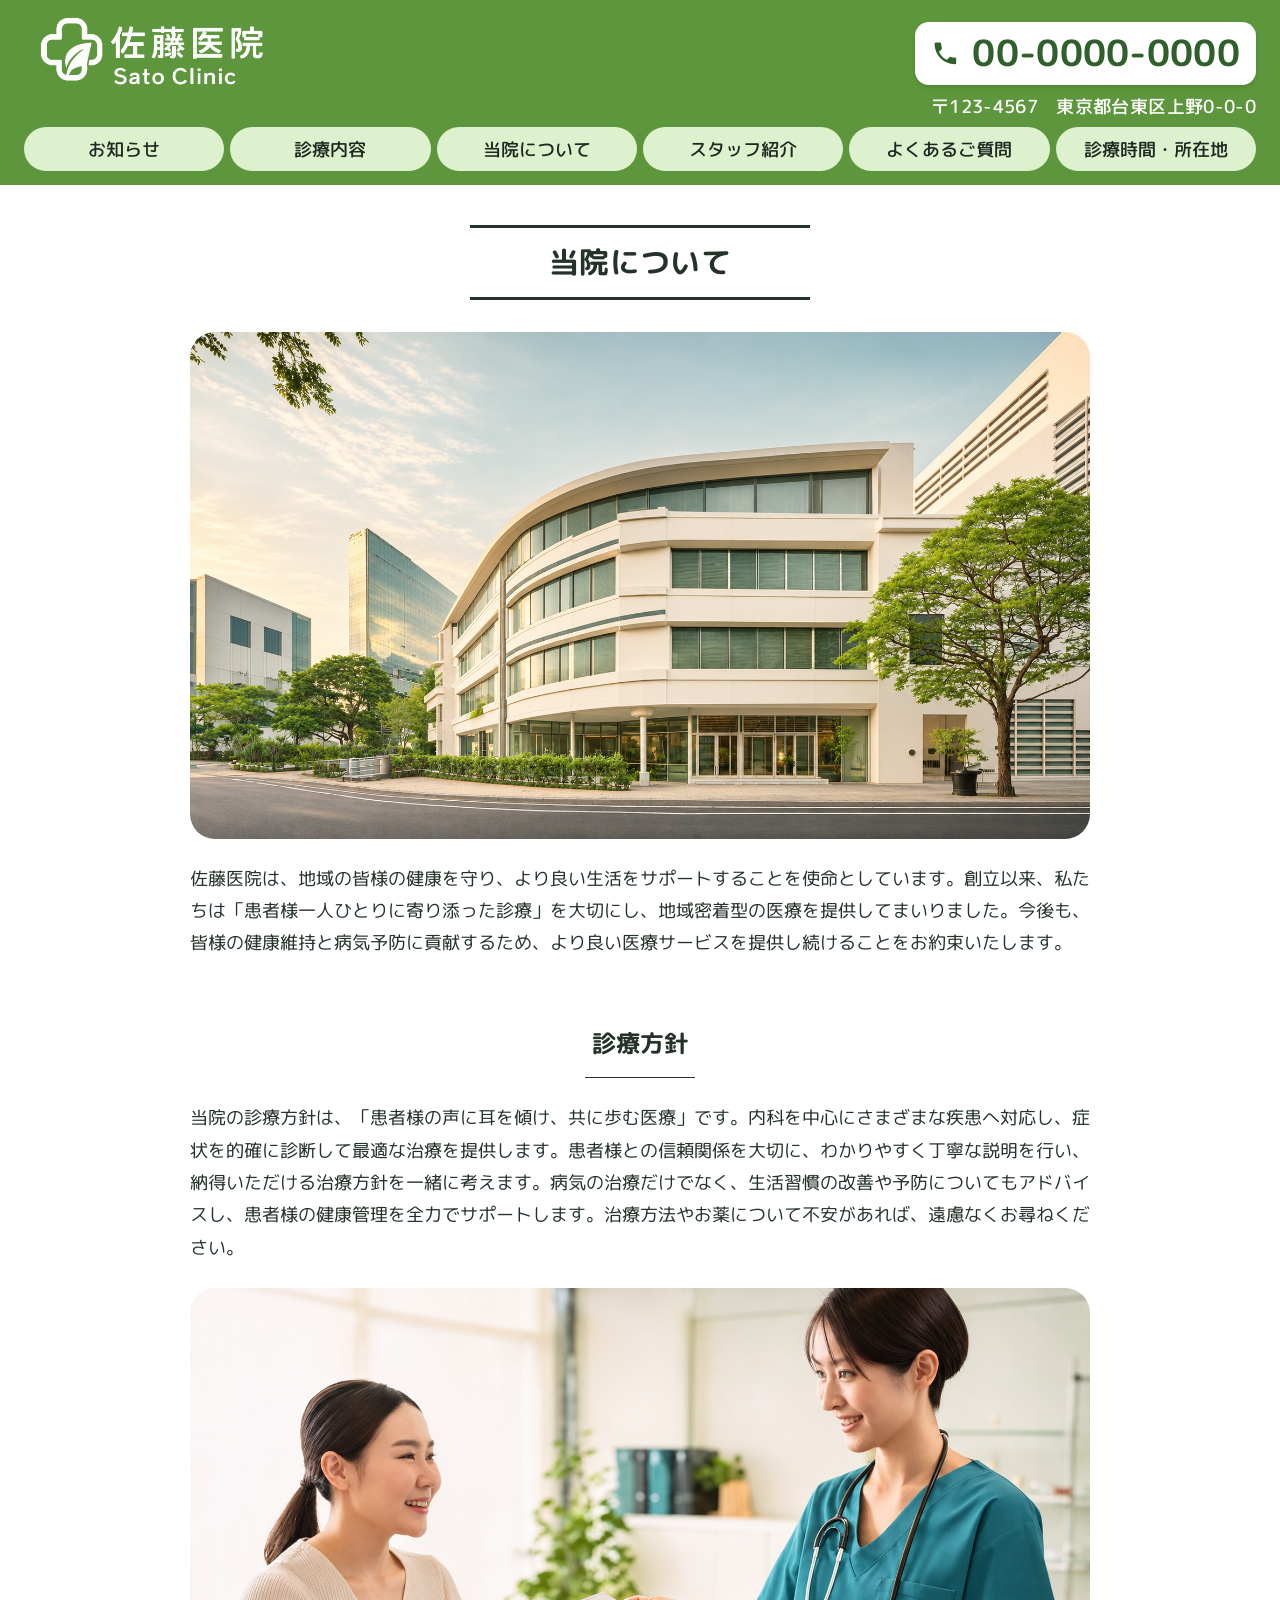
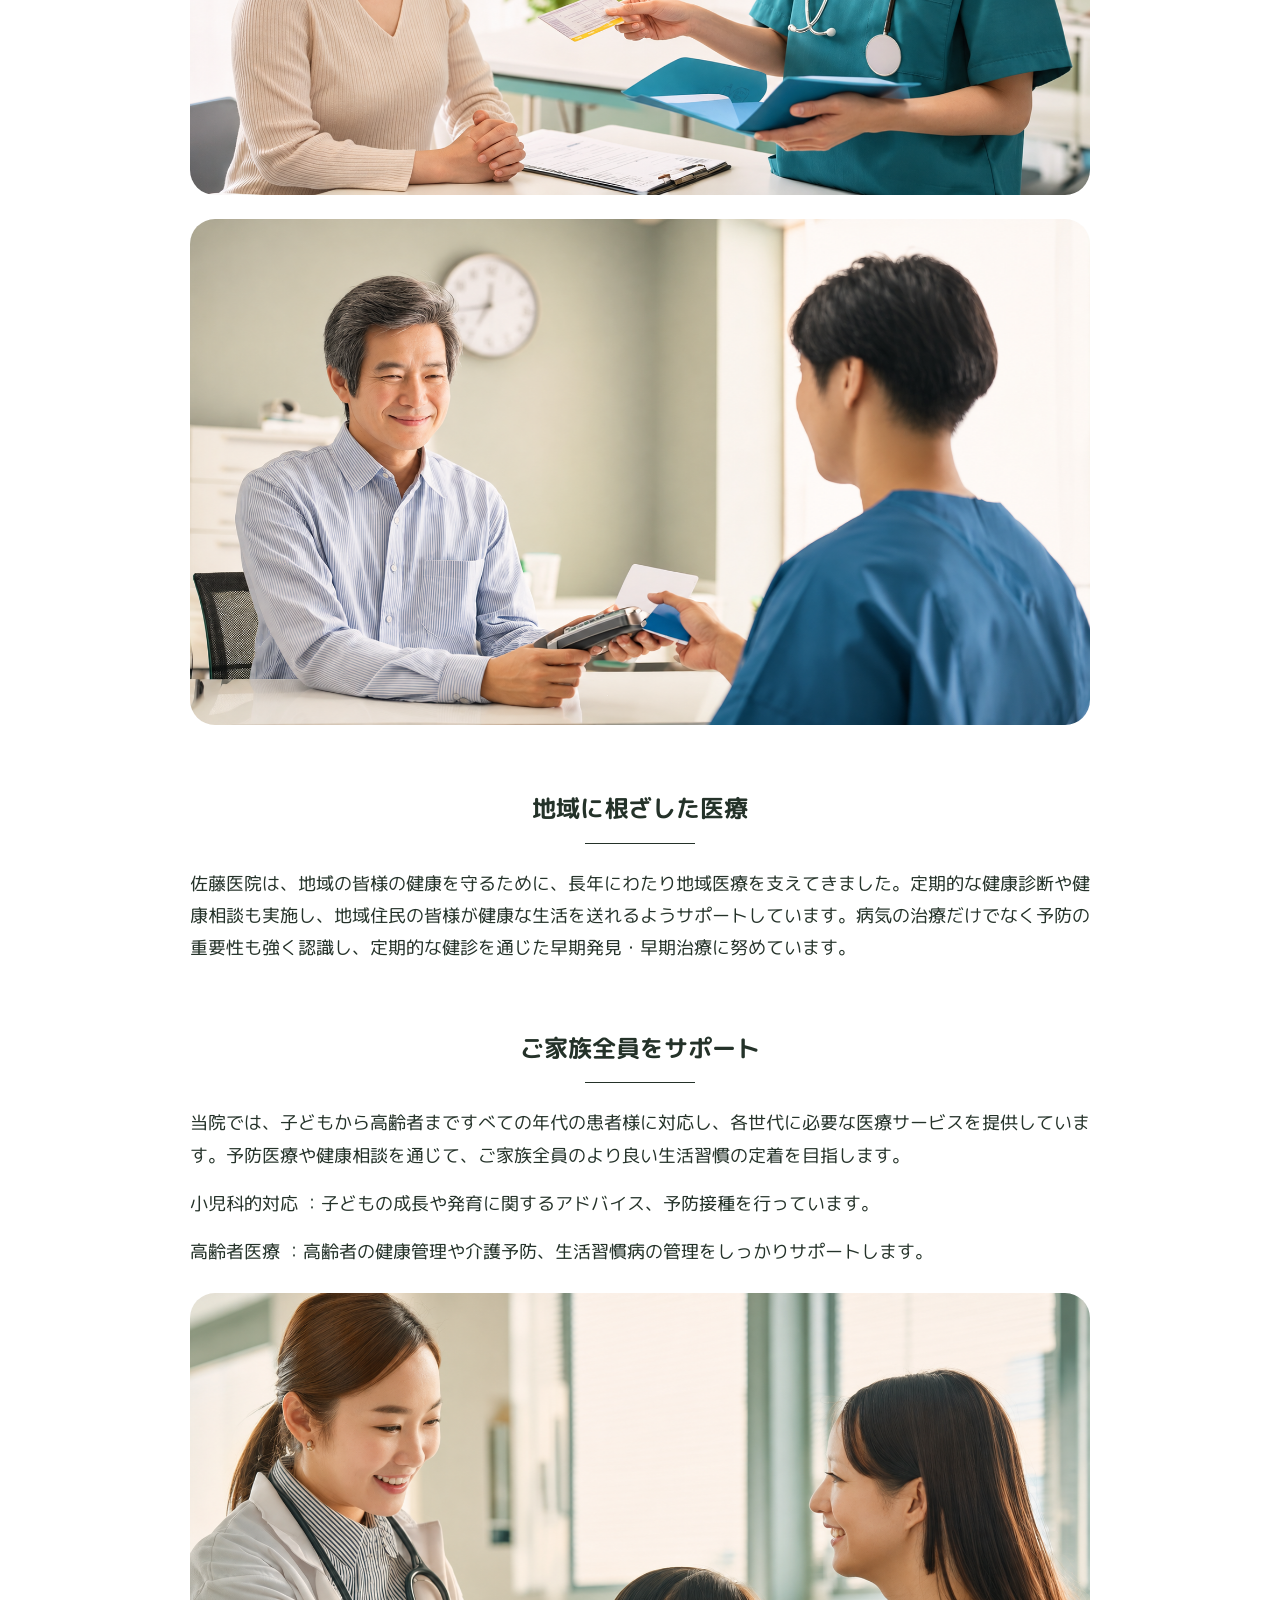
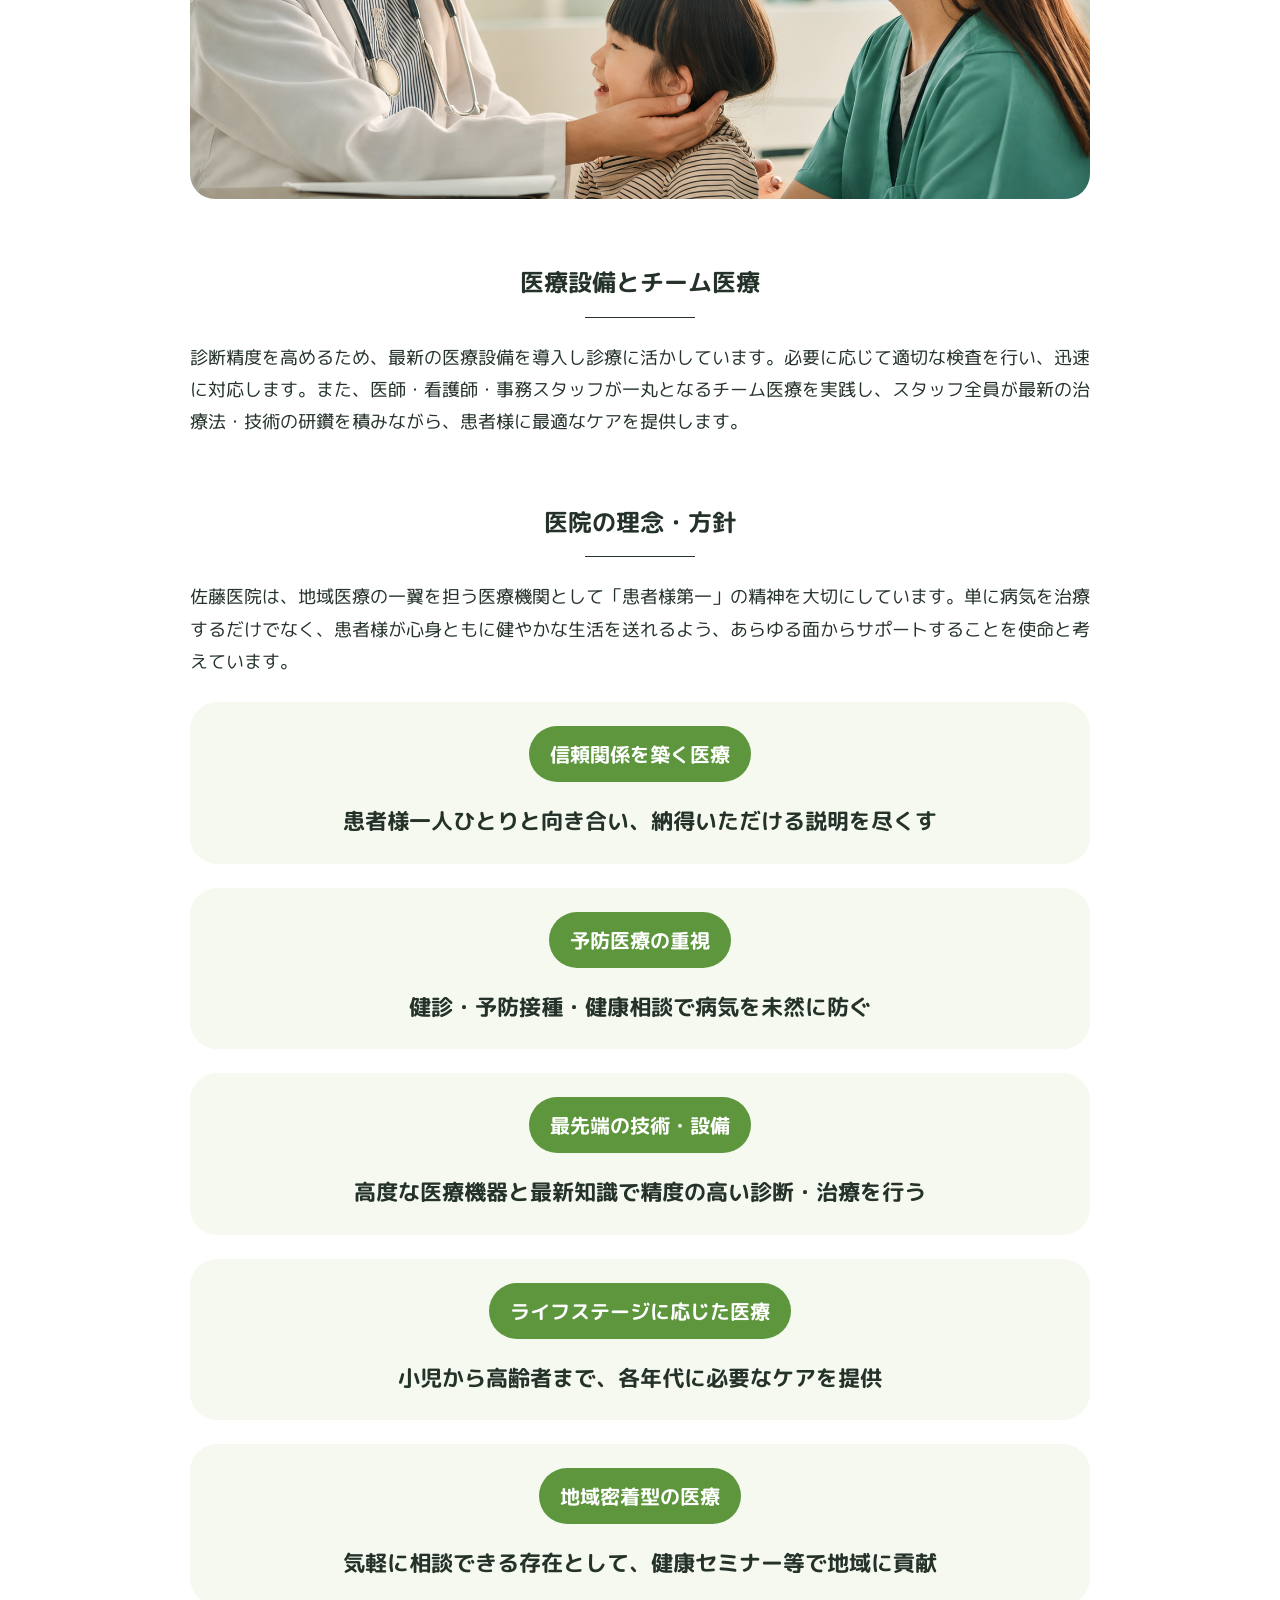
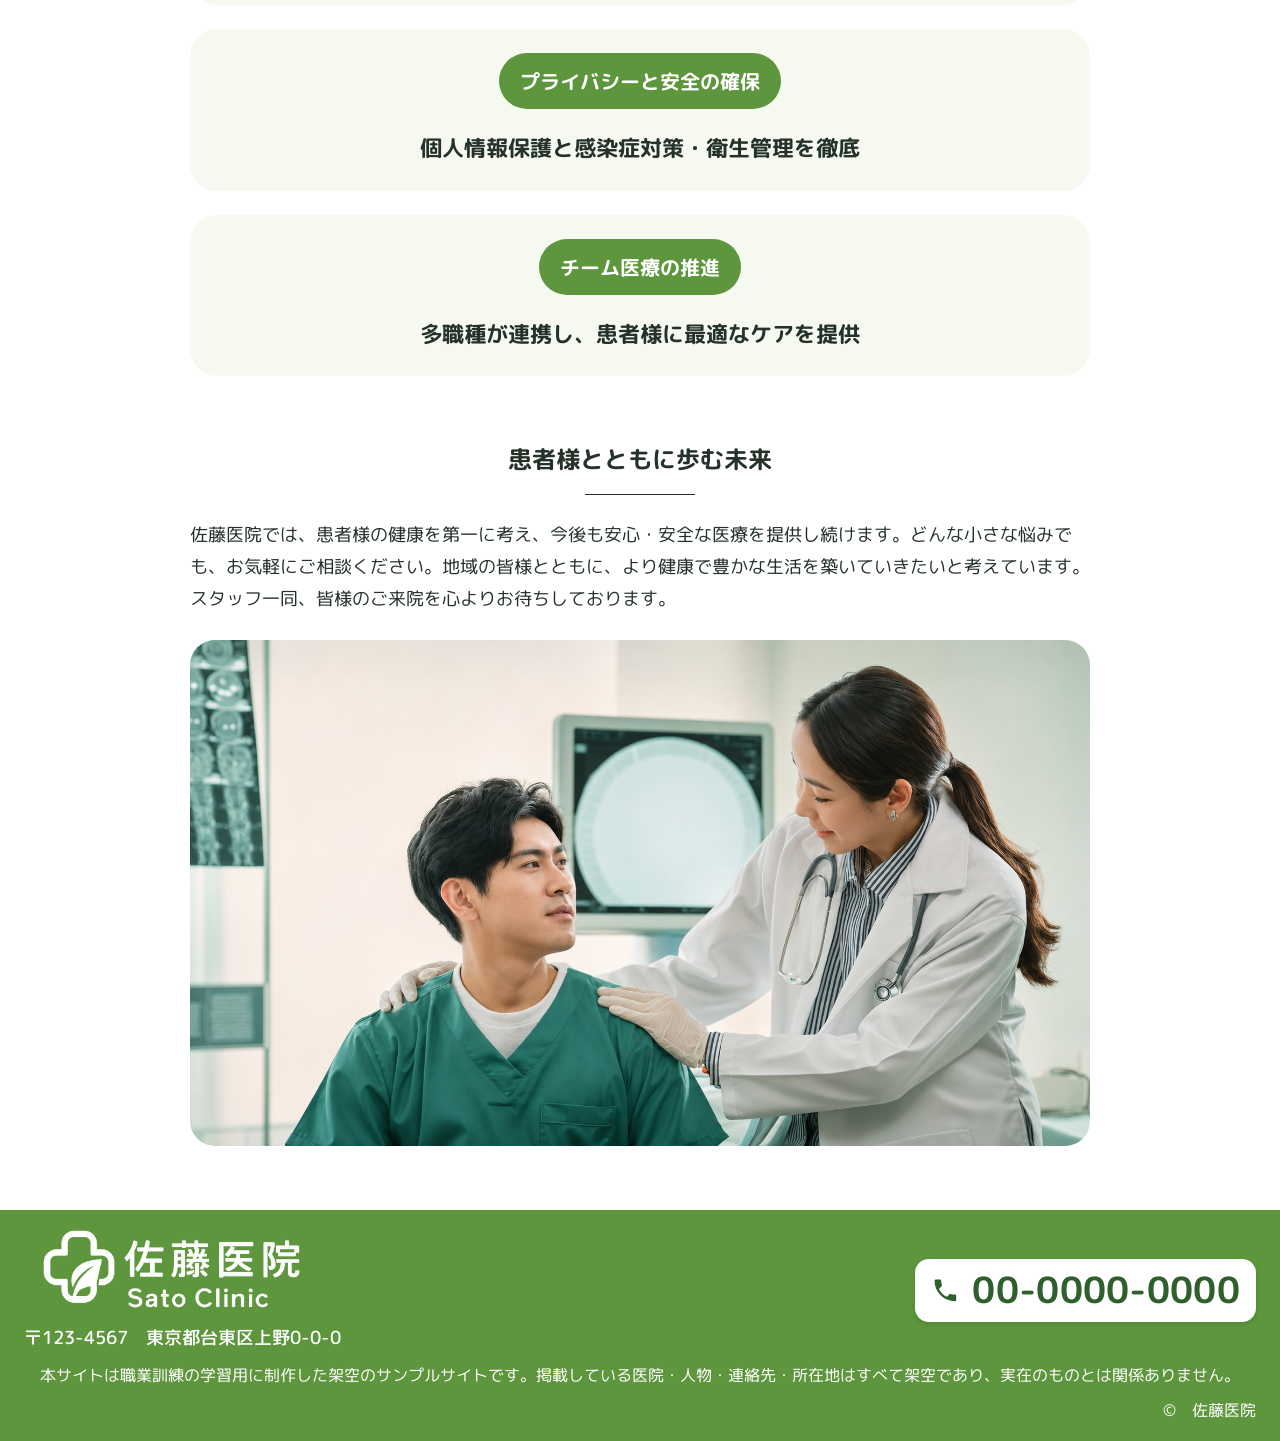
==== commit 0c4876ad: "診療時間・所在地ページを作成。" ====
--- a/about.html
+++ b/about.html
@@ -22,7 +22,7 @@
         <!-- 変更: ロゴと連絡先は横並びを基本に、収まらない幅では折り返して重なりを防ぐ。 -->
         <div class="header-info">
           <a href="index.html" aria-label="佐藤医院 トップページ"><img src="./assets/logo.png" alt="" class="header-logo" alt="佐藤医院 Sato Clinic"></a>
-          <!-- 変更: 連絡先を一塊に保ち、スマホでは電話番号・郵便番号・住所を3行にして高さを整える。 -->
+          <!-- 変更: PCでは電話と住所をまとめ、スマホでは電話アイコンのみ表示する。 -->
           <div class="header-contact">
             <!-- 変更: 白い角丸の電話ボタン全体から電話をかけられるようにする。 -->
             <a class="header-phone" href="tel:0000000000" aria-label="電話をかける 00-0000-0000">
@@ -31,19 +31,22 @@
               </svg>
               <span>00-0000-0000</span>
             </a>
-            <!-- 変更: 郵便番号と住所を分け、スマホだけ改行する。PCでは従来の全角スペースで横に並べる。 -->
-            <!-- 変更: スマホではこの2行の左端をそろえ、上の電話番号は右揃えを維持する。 -->
+            <!-- 変更: PCの郵便番号と住所は従来の全角スペースで横に並べ、スマホでは非表示にする。 -->
             <div class="header-address"><span class="header-postal">〒123-4567</span><span class="header-address-separator">　</span><span class="header-street">東京都台東区上野0-0-0</span></div>
           </div>
+          <!-- 変更: スクロール後だけ表示し、既存の6項目を開閉する。 -->
+          <button class="header-menu" type="button" aria-controls="main-navigation" aria-expanded="false" hidden>
+            <span aria-hidden="true">☰</span> メニュー
+          </button>
         </div>
-        <!-- 変更: ナビはPCで6列、1100px以下で2列、360px未満で1列にし、文字サイズを維持する。 -->
-        <nav class="site-nav" aria-label="メインナビゲーション">
+        <!-- 変更: 768px以下は3列×2行。スクロール後は共通スクリプトで開閉する。 -->
+        <nav id="main-navigation" class="site-nav" aria-label="メインナビゲーション">
           <a href="news.html">お知らせ</a>
           <a href="services.html">診療内容</a>
           <a href="about.html">当院について</a>
           <a href="staff.html">スタッフ紹介</a>
           <a href="faq.html">よくあるご質問</a>
-          <a href="index.html#access">アクセス</a>
+          <a href="access.html"><span>診療時間<wbr>・所在地</span></a>
         </nav>
       </header>
       <main class="page-main about-main">
@@ -160,5 +163,7 @@
     <script src="./js/scroll-reveal.js"></script>
     <!-- 変更: 電話ボタンの見た目を保ち、ヘッダーとフッター共通の電話ポップアップを追加する。 -->
     <script src="./js/phone-dialog.js"></script>
+    <!-- 変更: 全ページ共通のスマホヘッダー切替とアンカー位置補正。 -->
+    <script src="./js/header.js"></script>
   </body>
 </html>
--- a/css/style.css
+++ b/css/style.css
@@ -1023,3 +1023,83 @@
     transition: none;
   }
 }
+
+/* 診療時間・所在地：既存の色・部品を共用し、本文量に応じて配置する。 */
+.access-layout {
+  display: flex;
+  flex-direction: column;
+  gap: 30px;
+}
+
+.access-layout > .title-rule {
+  align-self: center;
+  width: min(100%, 380px);
+  height: auto;
+  min-height: 70px;
+  padding: 10px 8px;
+}
+
+.access-layout .access-label {
+  margin: 0;
+}
+
+.access-layout .access-intro {
+  margin: 24px 0 0;
+  overflow-wrap: anywhere;
+}
+
+.access-layout .access-intro p {
+  margin: 0 0 20px;
+}
+
+.access-layout .access-intro p:last-child {
+  margin-bottom: 0;
+}
+
+.access-layout .access-map {
+  width: 100%;
+  height: auto;
+  aspect-ratio: 820 / 450;
+  margin: 24px 0 0;
+}
+
+.access-layout > .access-map {
+  margin-top: 0;
+}
+
+.access-hours-group {
+  min-width: 0;
+}
+
+.access-layout .hours-table {
+  width: 100%;
+  margin: 24px 0 12px;
+}
+
+.access-layout .hours-notes {
+  font-size: 18px;
+  line-height: 1.8;
+}
+
+.access-layout > .more-link {
+  align-self: flex-end;
+}
+
+/* 支給原稿の導入文・注意書き。診療時間・所在地ページだけに適用する。 */
+.access-main > .access-page-intro {
+  line-height: 1.8;
+}
+
+.access-main .hours-notes p {
+  margin: 0;
+}
+
+.access-main .hours-notes ul {
+  margin: 16px 0 0;
+  padding-left: 1.4em;
+}
+
+.access-main .home-email {
+  text-decoration: underline;
+  text-underline-offset: .15em;
+}
--- a/css/desktop.css
+++ b/css/desktop.css
@@ -491,9 +491,9 @@
 
 /* 変更: トップページのセクション間に40pxずつ余白を追加。
    各セクション内の配置を保つため、後続のtopには追加分を累積する。
-   8か所の余白追加（合計320px）に合わせ、mainの高さも拡張する。 */
+   mainの高さは末尾のアクセスセクションの内容に追従させる。 */
 .home-main {
-  height: 9538px;
+  height: auto;
 }
 
 .home-hero {
@@ -795,48 +795,6 @@
   top: 7052px;
   width: 246px;
   height: 58px;
-}
-
-.home-access-title {
-  left: 570px;
-  top: 7241px;
-  width: 300px;
-  height: 70px;
-}
-
-.home-location {
-  left: 270px;
-  top: 7354px;
-  width: var(--content-width);
-  height: 869px;
-}
-
-.home-subjects {
-  left: 270px;
-  top: 8253px;
-  width: var(--content-width);
-  height: 392px;
-}
-
-.home-contact {
-  left: 270px;
-  top: 8675px;
-  width: var(--content-width);
-  height: 355px;
-}
-
-.home-access-hours-table {
-  left: 270px;
-  top: 9090px;
-  width: var(--content-width);
-  height: 226px;
-}
-
-.home-access-hours-notes {
-  left: 440px;
-  top: 9332px;
-  width: 700px;
-  height: 130px;
 }
 
 /* staff: PCの座標を維持。HTMLのインライン指定を撤去し、CSSから上書き可能にした。 */
@@ -1284,7 +1242,9 @@
     line-height: 1.6;
   }
 
-  .page-main > .more-link {
+  .page-main > .more-link,
+  .home-access-summary > .more-link {
+    height: auto;
     align-self: center;
     width: min(100%, 270px);
     min-height: 56px;
@@ -1725,3 +1685,202 @@
     position: relative;
   }
 }
+
+/* 変更: アンカーの余白は固定ヘッダーの実測値に統一する。
+   スマホは展開時でなく、スクロール後の小さなヘッダー高を使う。 */
+html {
+  scroll-padding-top: calc(var(--anchor-header-height, 182px) + 12px);
+}
+[id] {
+  scroll-margin-top: 0;
+}
+.header-menu { display: none; }
+.header-slot { display: contents; }
+
+@media (max-width: 768px) {
+  html { --anchor-header-height: 70px; }
+  /* 変更: 切替前の高さを保持し、固定化・メニュー開閉で本文を動かさない。 */
+  .header-slot {
+    display: block;
+    height: var(--expanded-header-height);
+  }
+  .site-header {
+    position: relative;
+    padding: 8px 12px;
+    gap: 8px;
+  }
+  .header-info {
+    flex-wrap: nowrap;
+    align-items: center;
+    gap: 8px;
+    min-height: 54px;
+  }
+  .header-info > a { flex: 0 1 180px; }
+  .header-info .header-logo { width: 100%; height: auto; }
+  .header-contact { transform: none; margin-left: auto; }
+  .header-address, .header-phone > span { display: none; }
+  .header-phone {
+    width: 48px;
+    height: 48px;
+    padding: 10px;
+  }
+  .header-phone-icon { width: 26px; height: 26px; }
+  .site-nav {
+    grid-template-columns: repeat(3, minmax(0, 1fr));
+    gap: 6px;
+  }
+  .site-nav a, .site-nav a:last-child {
+    min-height: 52px;
+    padding: 4px;
+    font-size: 16px;
+    line-height: 1.4;
+  }
+  .site-header.is-compact {
+    position: fixed;
+    inset: 0 0 auto;
+    width: 100%;
+    box-shadow: 0 2px 6px rgb(0 0 0 / 15%);
+  }
+  .is-compact .header-contact { display: none; }
+  .is-compact .header-menu:not([hidden]) {
+    display: inline-flex;
+    align-items: center;
+    justify-content: center;
+    gap: 6px;
+    margin-left: auto;
+    min-height: 48px;
+    padding: 8px 12px;
+    border: 0;
+    border-radius: 12px;
+    background: var(--light);
+    color: var(--ink);
+    font: 500 16px/1.4 var(--font-body);
+    cursor: pointer;
+  }
+  .header-menu:focus-visible {
+    outline: 4px solid #d0aa43;
+    outline-offset: 2px;
+  }
+  .is-compact .site-nav { display: none; }
+  .is-compact.is-menu-open .site-nav {
+    display: grid;
+    max-height: calc(100dvh - var(--anchor-header-height) - 24px);
+    overflow-y: auto;
+  }
+}
+
+/* 変更: アンカー対象の20pxスライドが移動先の計算をずらさないようにする。
+   フェード表示は維持し、見出しの最終位置を固定ヘッダーの下にそろえる。 */
+.page-main [id].scroll-reveal {
+  transform: none;
+}
+
+/* アクセスより前のTOPの配置を維持し、末尾だけを通常フローにする。 */
+.home-access-summary {
+  display: flex;
+  flex-direction: column;
+  gap: 30px;
+  width: var(--content-width);
+  margin: 7241px auto 0;
+  padding-bottom: 76px;
+}
+
+/* HEADの所在地カードの背景・角丸・内部座標をそのまま利用する。 */
+.home-access-summary > .home-access-title {
+  align-self: center;
+  width: 300px;
+  margin-bottom: 13px;
+}
+
+.home-access-summary > .home-location {
+  position: relative;
+  width: 100%;
+  height: 869px;
+}
+
+.home-access-hours-card .access-label {
+  margin: 0;
+}
+
+.home-access-hours-card .hours-table {
+  width: 100%;
+  margin: 24px 0 12px;
+}
+
+.home-access-hours-card .hours-notes {
+  height: auto;
+}
+
+.home-access-summary > .home-access-more {
+  align-self: flex-end;
+}
+
+.page-main.access-main {
+  width: 100%;
+  max-width: 964px;
+  height: auto;
+  margin: 0 auto;
+  padding: 57px 32px 100px;
+  overflow: visible;
+}
+
+/* 長い項目名も既存の文字サイズでボタン内に収める。 */
+.site-nav a {
+  white-space: normal;
+  overflow-wrap: anywhere;
+}
+
+@media (max-width: 1439px) {
+  .home-access-summary {
+    width: 100%;
+    margin: 56px 0 0;
+    padding-bottom: 0;
+  }
+
+  .home-access-summary > .home-access-title {
+    width: min(100%, 340px);
+    height: auto;
+    min-height: 64px;
+    padding: 12px 8px;
+    font-size: 30px;
+    line-height: 1.5;
+    margin-bottom: 8px;
+  }
+
+  .home-access-summary > .home-location {
+    height: auto;
+  }
+
+  .home-access-summary > .home-access-more {
+    align-self: center;
+  }
+
+  .page-main.access-main {
+    padding: 40px 32px 64px;
+  }
+}
+
+@media (max-width: 768px) {
+  .home-access-summary {
+    gap: 20px;
+  }
+
+  .home-access-summary > .home-access-title {
+    max-width: 300px;
+    min-height: 60px;
+    font-size: 26px;
+  }
+
+  .page-main.access-main {
+    padding: 32px 16px 48px;
+  }
+
+  .access-layout {
+    gap: 20px;
+  }
+
+  .access-layout > .title-rule {
+    font-size: 26px;
+    min-height: 60px;
+  }
+}
